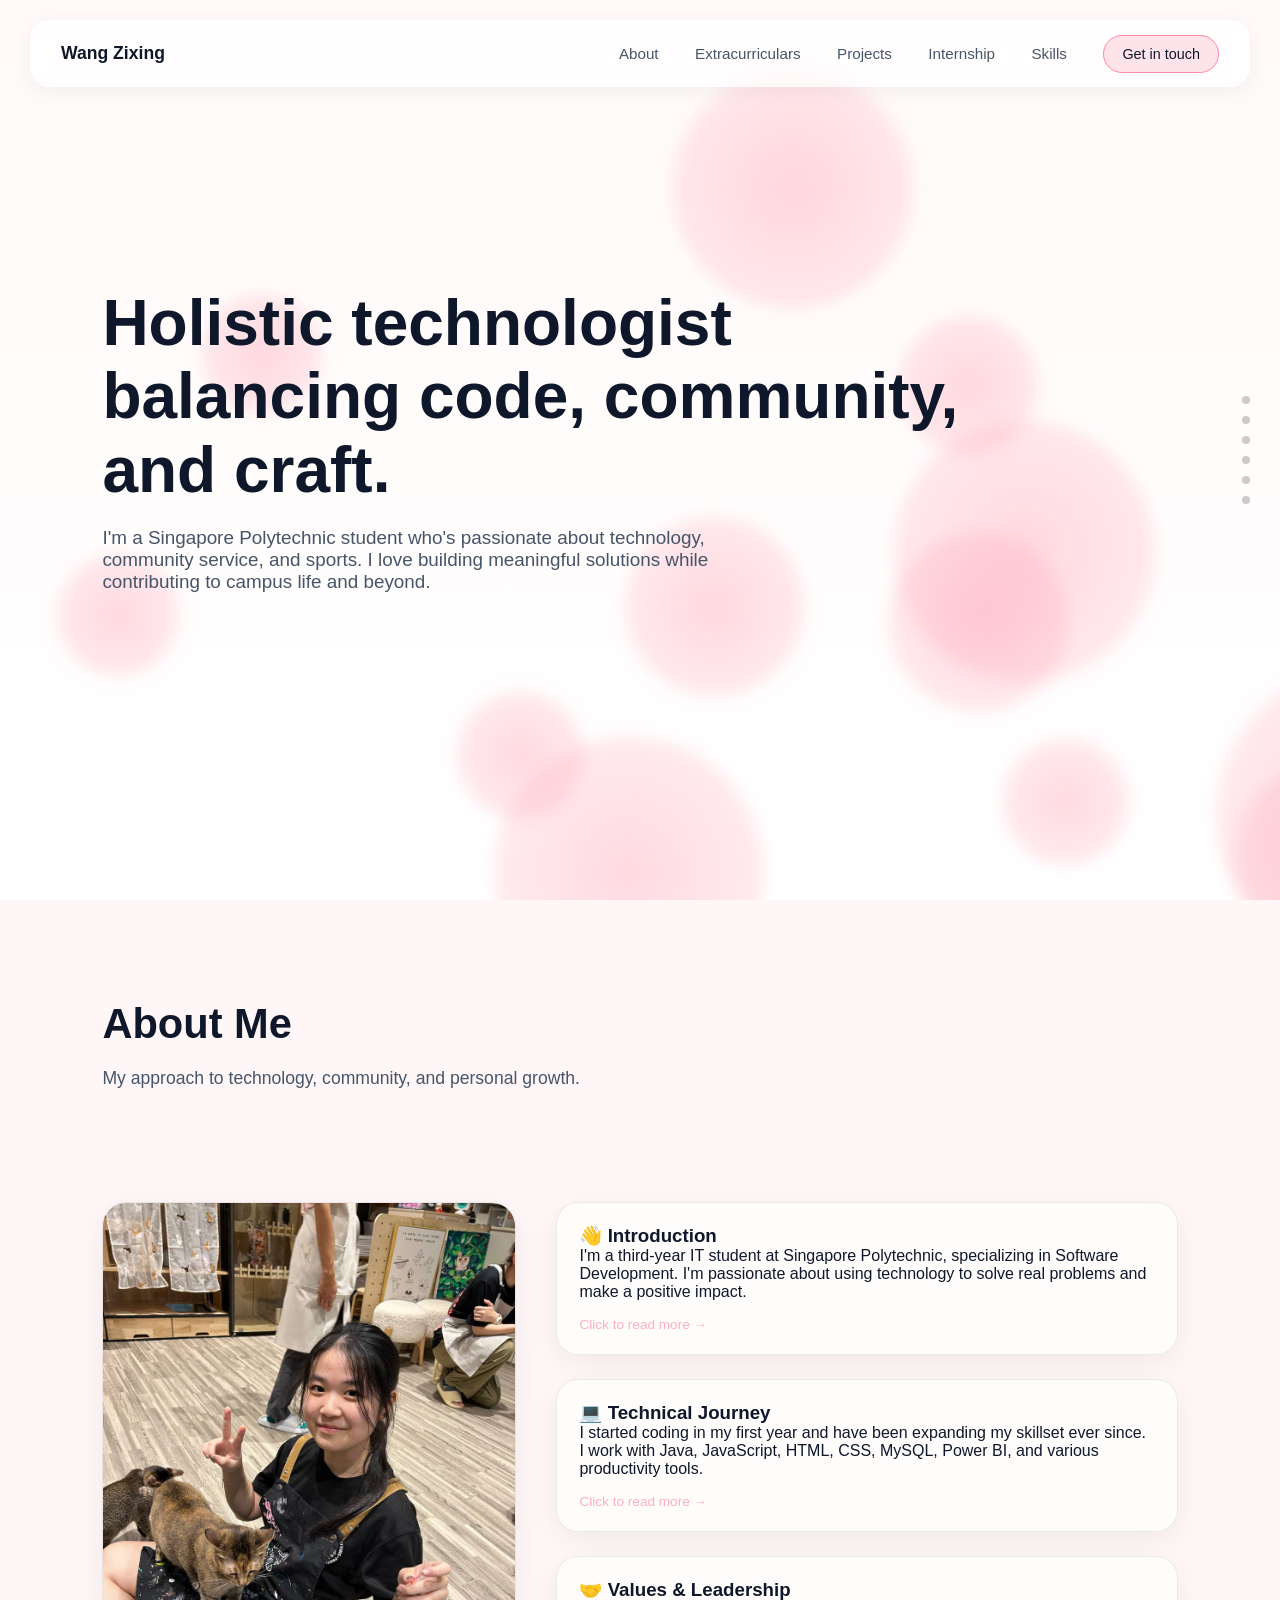
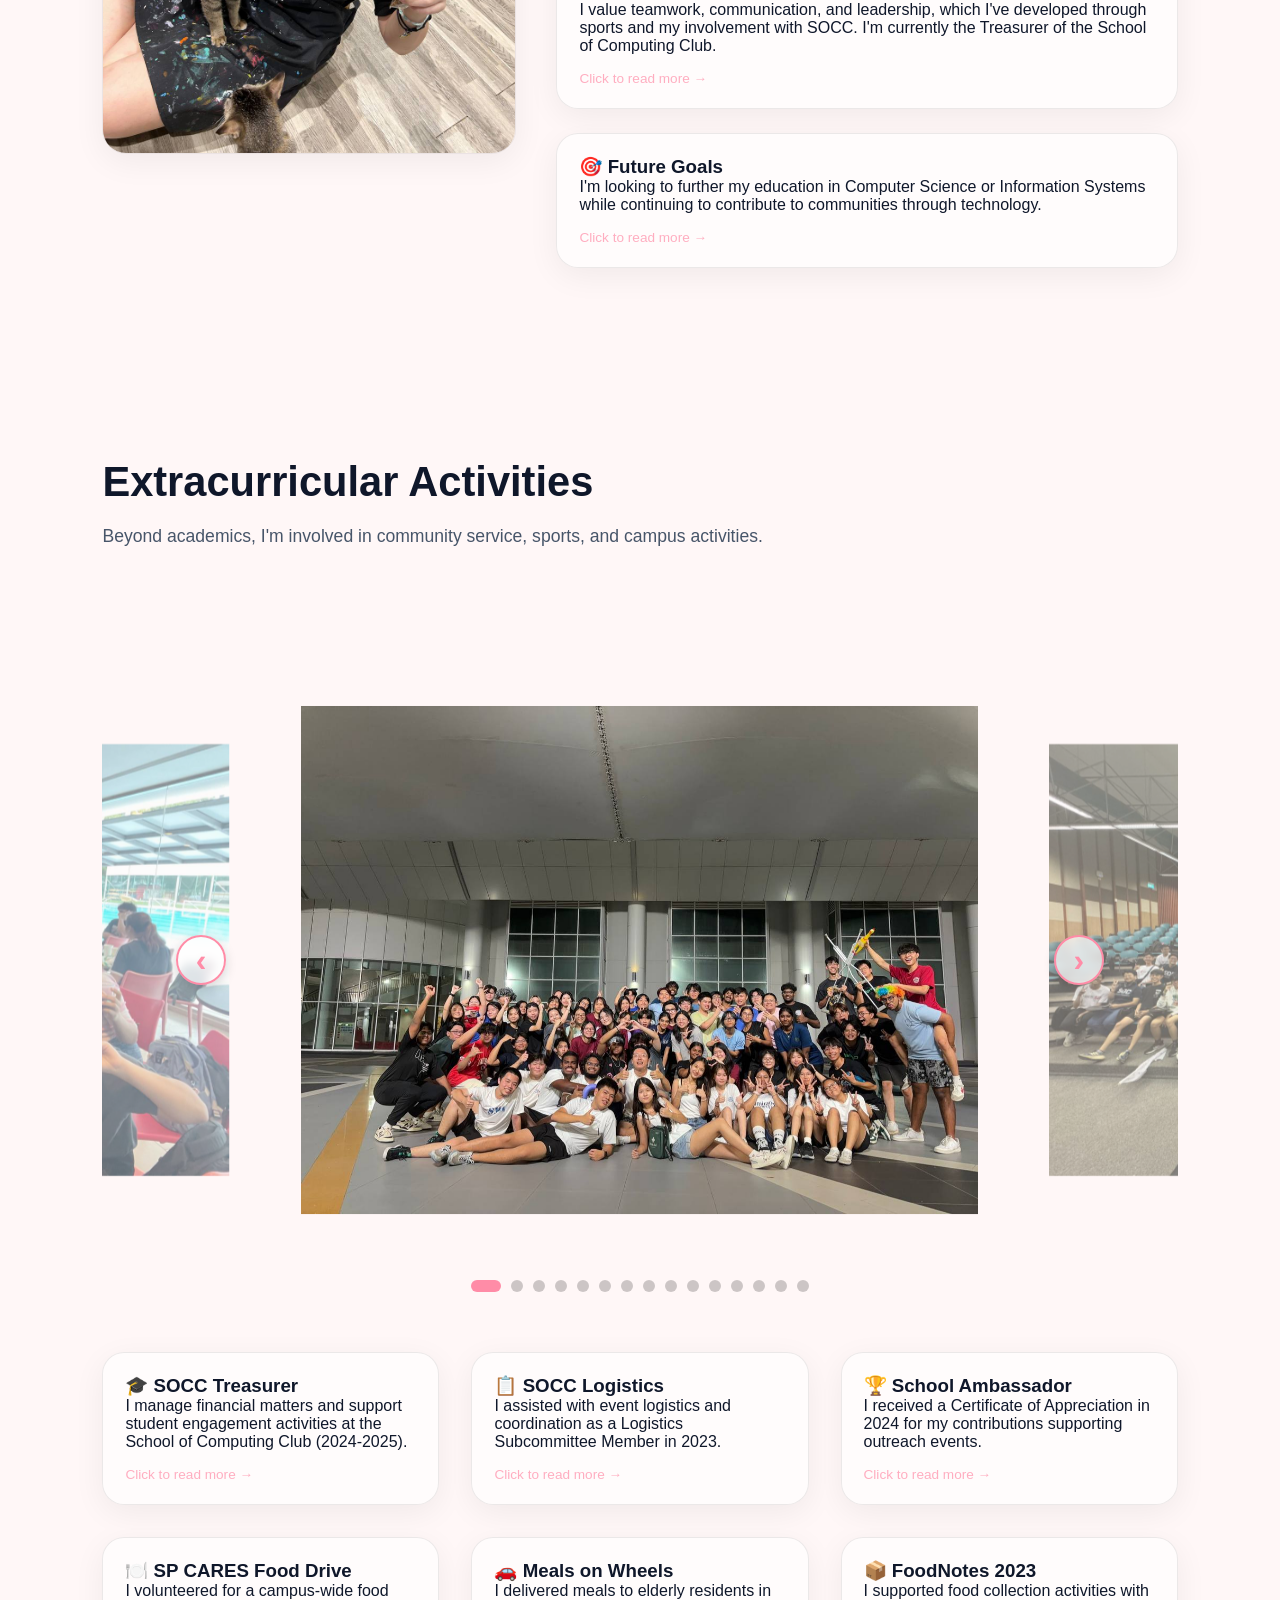
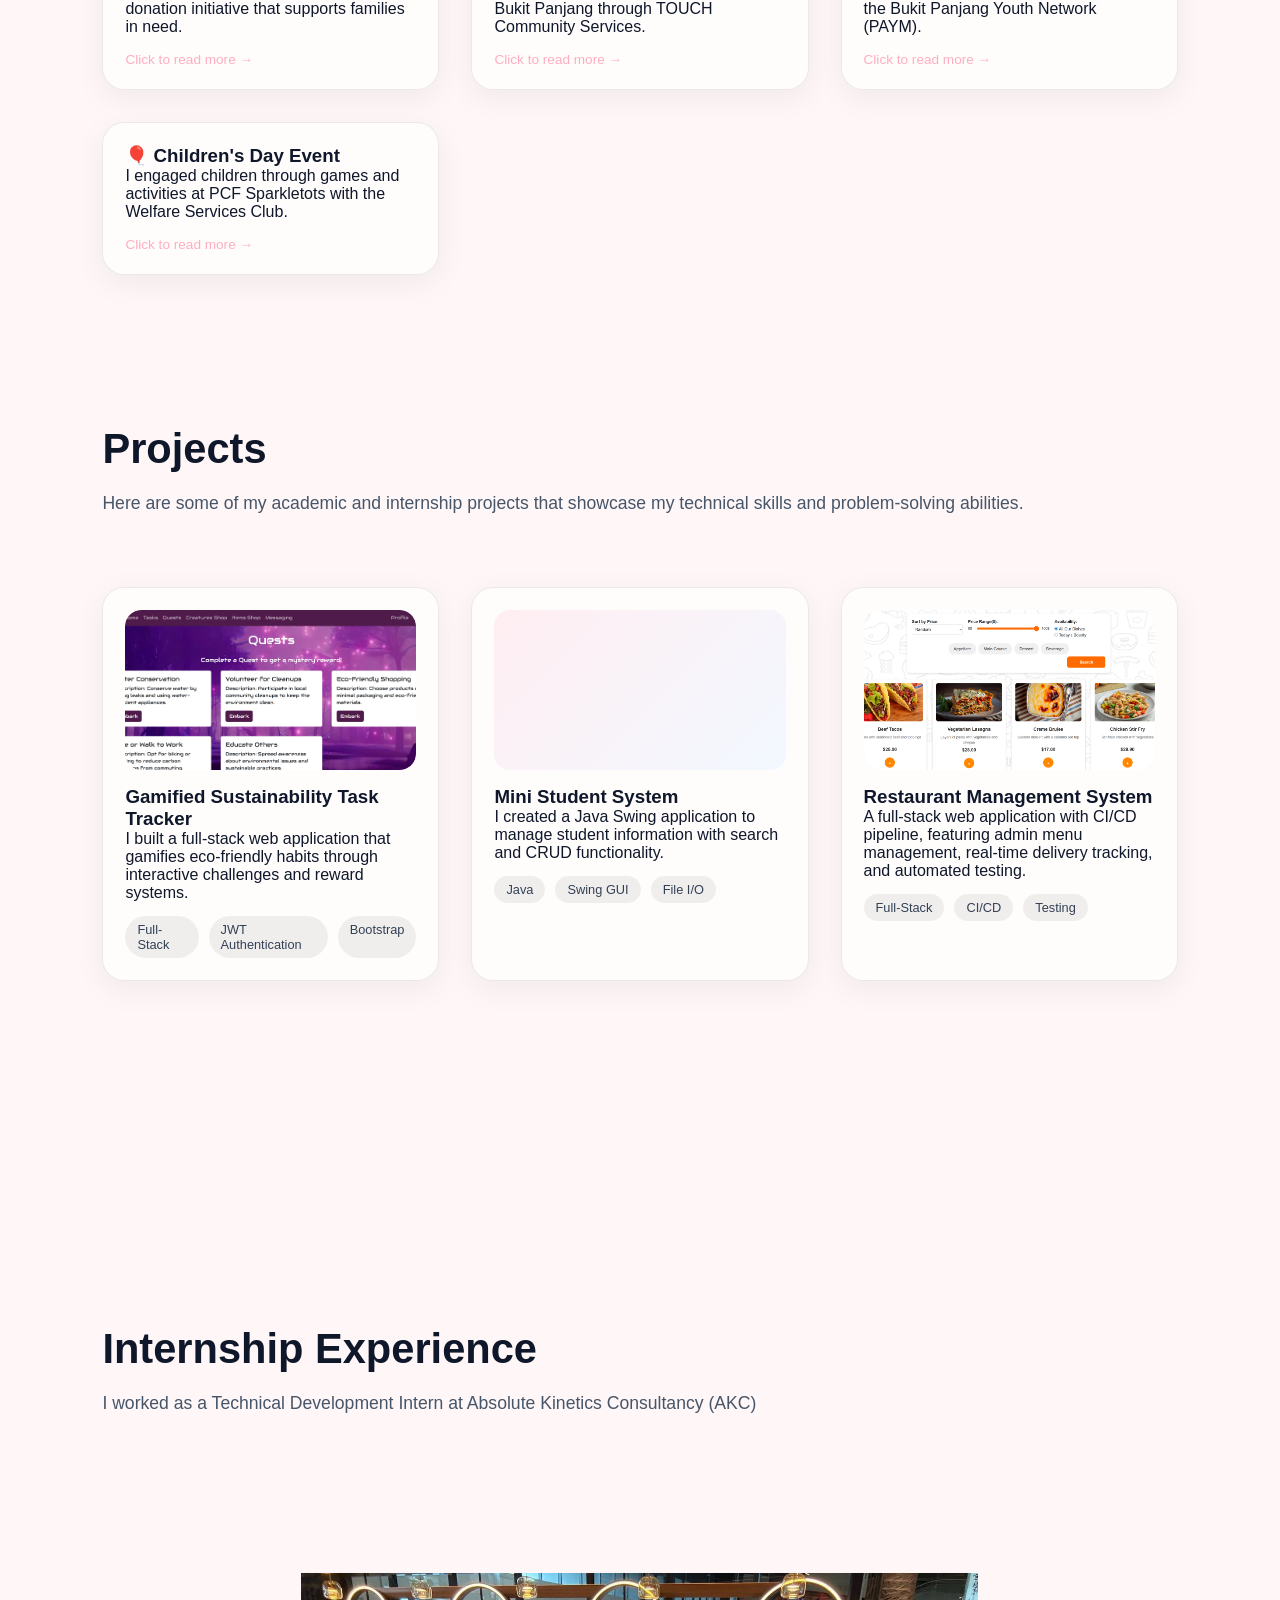
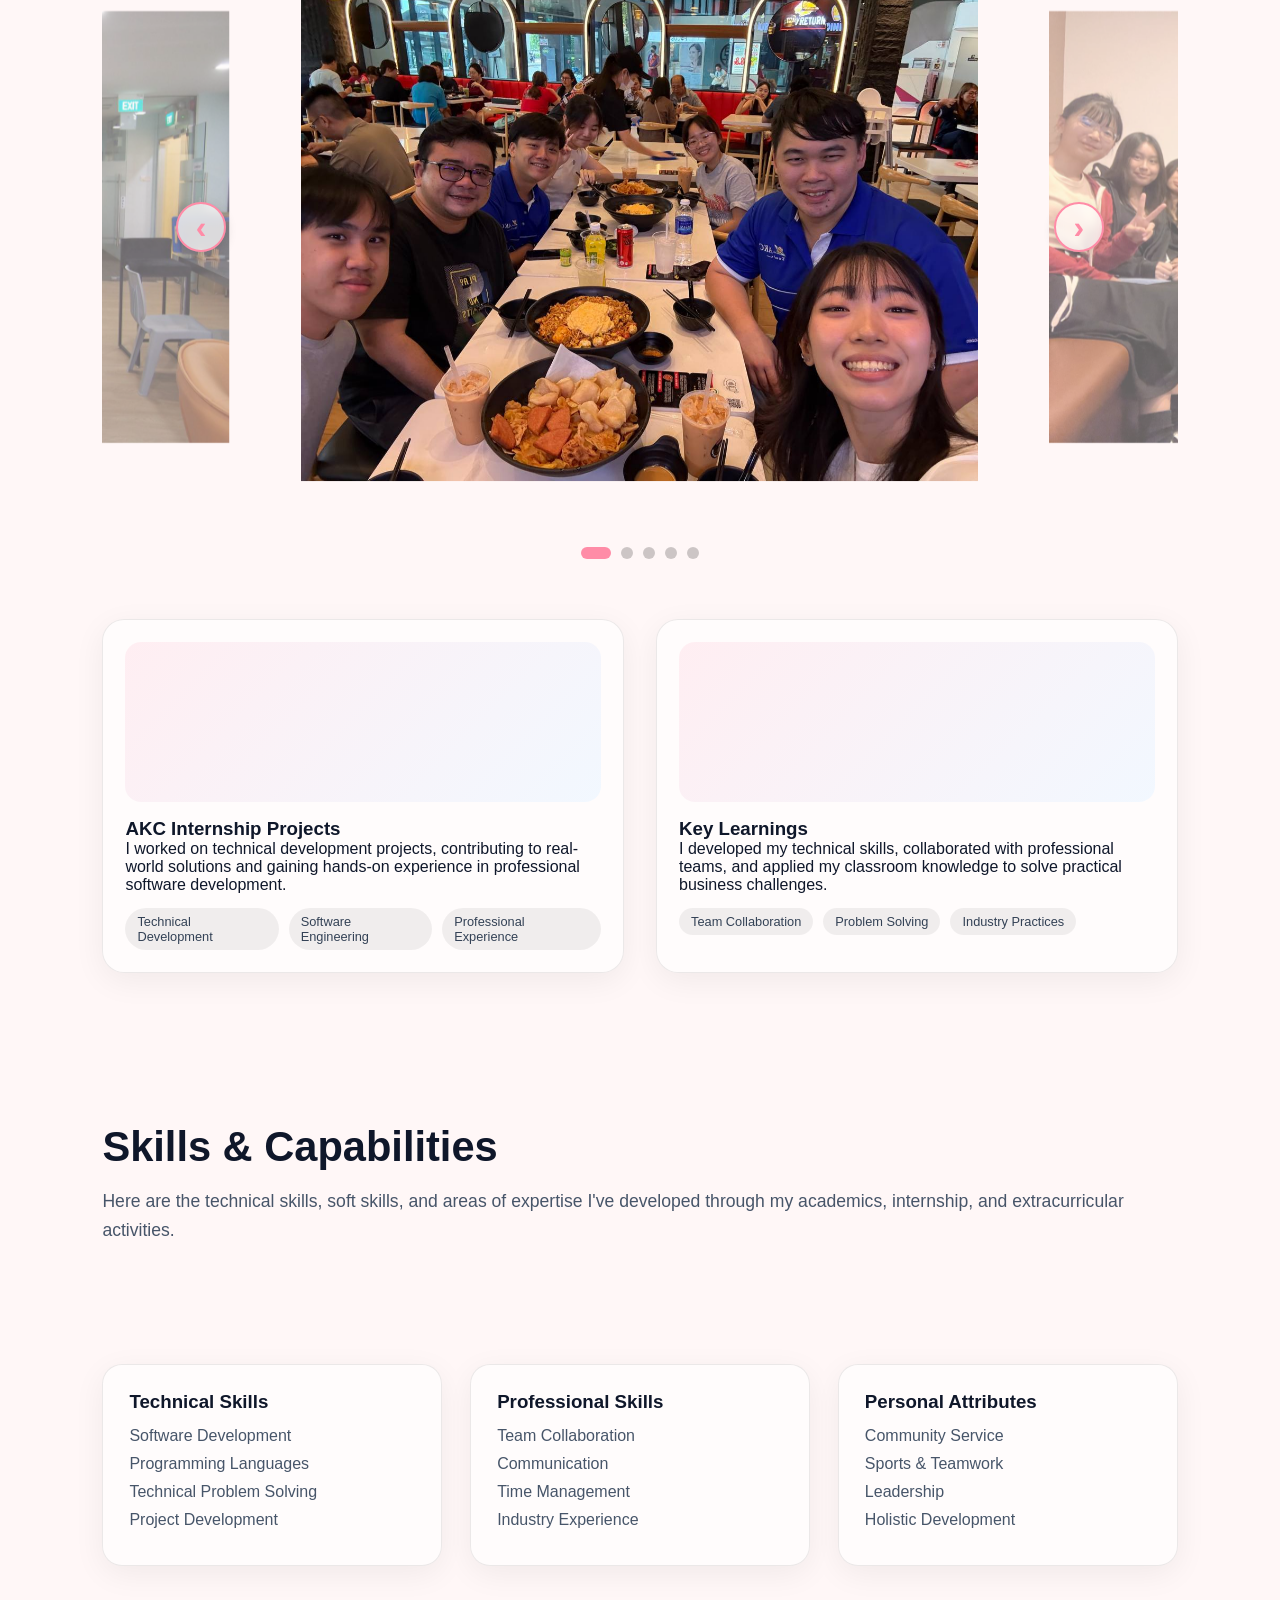
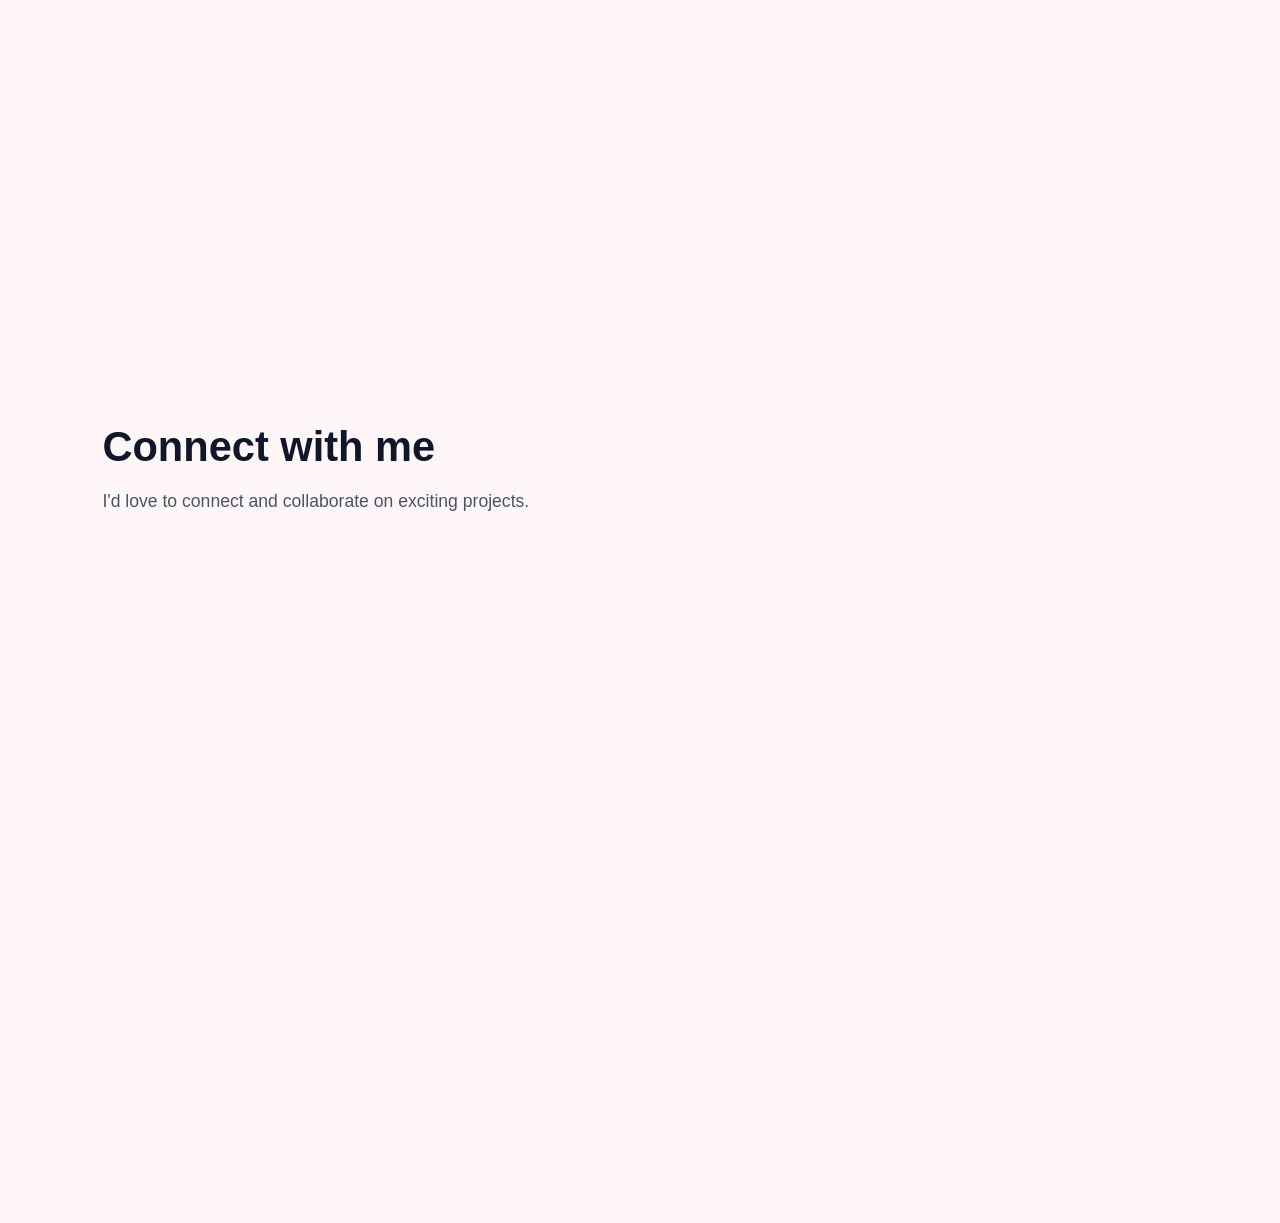
==== index.html @ ac4949e8 "project1&3" ====
<!DOCTYPE html>
<html lang="en">
<head>
  <meta charset="UTF-8" />
  <meta name="viewport" content="width=device-width, initial-scale=1.0" />
  <title>Zi Xing – Portfolio</title>

  <link rel="preconnect" href="https://cdn.jsdelivr.net" crossorigin />

  <!-- External CSS -->
  <link rel="stylesheet" href="css/style.css" />
</head>
<body>

  <nav>
    <div class="logo">Wang Zixing</div>
    <div>
      <a href="#about">About</a>
      <a href="#extracurriculars">Extracurriculars</a>
      <a href="#projects">Projects</a>
      <a href="#internship">Internship</a>
      <a href="#skills">Skills</a>
      <a href="#contact" class="nav-btn">Get in touch</a>
    </div>
  </nav>

  <!-- Section Progress Indicator -->
  <div class="section-indicator">
    <a href="#about" class="section-indicator-dot" data-section="about" data-section-name="About"></a>
    <a href="#extracurriculars" class="section-indicator-dot" data-section="extracurriculars" data-section-name="Extracurriculars"></a>
    <a href="#projects" class="section-indicator-dot" data-section="projects" data-section-name="Projects"></a>
    <a href="#internship" class="section-indicator-dot" data-section="internship" data-section-name="Internship"></a>
    <a href="#skills" class="section-indicator-dot" data-section="skills" data-section-name="Skills"></a>
    <a href="#contact" class="section-indicator-dot" data-section="contact" data-section-name="Contact"></a>
  </div>

  <!-- Page Loader -->
  <div id="pageLoader" class="page-loader">
    <div class="loader"></div>
  </div>

  <header>
    <div class="bubble-bg"></div>

    <h1 class="hero-title">Holistic technologist<br> balancing code, community, and craft.</h1>
    <p class="hero-sub">
      I'm a Singapore Polytechnic student who's passionate about technology, community service, and sports.
      I love building meaningful solutions while contributing to campus life and beyond.
    </p>

  </header>

  <section id="about">
    <div class="section-header">
      <div class="section-title">About Me</div>
      <div class="section-desc">My approach to technology, community, and personal growth.</div>
    </div>

    <div class="about-layout">
      <!-- Single Image on Left -->
      <div class="about-image-container">
        <img src="images/about/1.jpg" alt="About me" class="about-image" onerror="this.style.display='none'" />
      </div>

      <!-- Cards on Right -->
      <div class="about-cards">
        <div class="work-card clickable-card" data-modal="about-intro">
          <h3>👋 Introduction</h3>
          <p>I'm a third-year IT student at Singapore Polytechnic, specializing in Software Development. I'm passionate about using technology to solve real problems and make a positive impact.</p>
          <div class="card-click-hint">Click to read more →</div>
        </div>

        <div class="work-card clickable-card" data-modal="about-journey">
          <h3>💻 Technical Journey</h3>
          <p>I started coding in my first year and have been expanding my skillset ever since. I work with Java, JavaScript, HTML, CSS, MySQL, Power BI, and various productivity tools.</p>
          <div class="card-click-hint">Click to read more →</div>
        </div>

        <div class="work-card clickable-card" data-modal="about-values">
          <h3>🤝 Values & Leadership</h3>
          <p>I value teamwork, communication, and leadership, which I've developed through sports and my involvement with SOCC. I'm currently the Treasurer of the School of Computing Club.</p>
          <div class="card-click-hint">Click to read more →</div>
        </div>

        <div class="work-card clickable-card" data-modal="about-aspirations">
          <h3>🎯 Future Goals</h3>
          <p>I'm looking to further my education in Computer Science or Information Systems while continuing to contribute to communities through technology.</p>
          <div class="card-click-hint">Click to read more →</div>
        </div>
      </div>
    </div>
  </section>

  <section id="extracurriculars">
    <div class="section-header">
      <div class="section-title">Extracurricular Activities</div>
      <div class="section-desc">Beyond academics, I'm involved in community service, sports, and campus activities.</div>
    </div>

    <!-- Image Carousel -->
    <div class="carousel-container">
      <div class="carousel" data-carousel="extracurriculars" tabindex="0">
        <button class="carousel-btn carousel-btn-prev" aria-label="Previous image">‹</button>
        <div class="carousel-track">
          <div class="carousel-slide"><img src="images/extracurriculars/1.jpg" alt="Extracurricular image 1" onerror="this.style.display='none'" /></div>
          <div class="carousel-slide"><img src="images/extracurriculars/2.jpg" alt="Extracurricular image 2" onerror="this.style.display='none'" /></div>
          <div class="carousel-slide"><img src="images/extracurriculars/3.jpg" alt="Extracurricular image 3" onerror="this.style.display='none'" /></div>
          <div class="carousel-slide"><img src="images/extracurriculars/4.jpg" alt="Extracurricular image 4" onerror="this.style.display='none'" /></div>
          <div class="carousel-slide"><img src="images/extracurriculars/5.jpg" alt="Extracurricular image 5" onerror="this.style.display='none'" /></div>
          <div class="carousel-slide"><img src="images/extracurriculars/6.jpg" alt="Extracurricular image 6" onerror="this.style.display='none'" /></div>
          <div class="carousel-slide"><img src="images/extracurriculars/7.jpg" alt="Extracurricular image 7" onerror="this.style.display='none'" /></div>
          <div class="carousel-slide"><img src="images/extracurriculars/9.jpg" alt="Extracurricular image 9" onerror="this.style.display='none'" /></div>
          <div class="carousel-slide"><img src="images/extracurriculars/10.jpg" alt="Extracurricular image 10" onerror="this.style.display='none'" /></div>
          <div class="carousel-slide"><img src="images/extracurriculars/11.jpg" alt="Extracurricular image 11" onerror="this.style.display='none'" /></div>
          <div class="carousel-slide"><img src="images/extracurriculars/12.jpg" alt="Extracurricular image 12" onerror="this.style.display='none'" /></div>
          <div class="carousel-slide"><img src="images/extracurriculars/13.jpg" alt="Extracurricular image 13" onerror="this.style.display='none'" /></div>
          <div class="carousel-slide"><img src="images/extracurriculars/14.jpg" alt="Extracurricular image 14" onerror="this.style.display='none'" /></div>
          <div class="carousel-slide"><img src="images/extracurriculars/15.jpg" alt="Extracurricular image 15" onerror="this.style.display='none'" /></div>
          <div class="carousel-slide"><img src="images/extracurriculars/16.jpg" alt="Extracurricular image 16" onerror="this.style.display='none'" /></div>
        </div>
        <button class="carousel-btn carousel-btn-next" aria-label="Next image">›</button>
      </div>
      <div class="carousel-dots"></div>
    </div>

    <div class="work-grid">
      <div class="work-card clickable-card" data-modal="socc-treasurer">
        <h3>🎓 SOCC Treasurer</h3>
        <p>I manage financial matters and support student engagement activities at the School of Computing Club (2024-2025).</p>
        <div class="card-click-hint">Click to read more →</div>
      </div>

      <div class="work-card clickable-card" data-modal="socc-logistics">
        <h3>📋 SOCC Logistics</h3>
        <p>I assisted with event logistics and coordination as a Logistics Subcommittee Member in 2023.</p>
        <div class="card-click-hint">Click to read more →</div>
      </div>

      <div class="work-card clickable-card" data-modal="school-ambassador">
        <h3>🏆 School Ambassador</h3>
        <p>I received a Certificate of Appreciation in 2024 for my contributions supporting outreach events.</p>
        <div class="card-click-hint">Click to read more →</div>
      </div>

      <div class="work-card clickable-card" data-modal="sp-cares">
        <h3>🍽️ SP CARES Food Drive</h3>
        <p>I volunteered for a campus-wide food donation initiative that supports families in need.</p>
        <div class="card-click-hint">Click to read more →</div>
      </div>

      <div class="work-card clickable-card" data-modal="touch-community">
        <h3>🚗 Meals on Wheels</h3>
        <p>I delivered meals to elderly residents in Bukit Panjang through TOUCH Community Services.</p>
        <div class="card-click-hint">Click to read more →</div>
      </div>

      <div class="work-card clickable-card" data-modal="foodnotes">
        <h3>📦 FoodNotes 2023</h3>
        <p>I supported food collection activities with the Bukit Panjang Youth Network (PAYM).</p>
        <div class="card-click-hint">Click to read more →</div>
      </div>

      <div class="work-card clickable-card" data-modal="sparkletots">
        <h3>🎈 Children's Day Event</h3>
        <p>I engaged children through games and activities at PCF Sparkletots with the Welfare Services Club.</p>
        <div class="card-click-hint">Click to read more →</div>
      </div>
    </div>
  </section>

  <section id="projects">
    <div class="section-header">
      <div class="section-title">Projects</div>
      <div class="section-desc">Here are some of my academic and internship projects that showcase my technical skills and problem-solving abilities.</div>
    </div>

    <!-- Project Details Modal -->
    <div id="projectModal" class="project-modal">
      <div class="project-modal-content">
        <span class="project-modal-close">&times;</span>
        <div class="project-modal-body">
          <img id="modalImage" src="" alt="Project image" />
          <div class="project-modal-info">
            <h2 id="modalTitle">Project Title</h2>
            <p id="modalDescription">Project description will appear here.</p>
            <div id="modalTags" class="tags"></div>
          </div>
        </div>
      </div>
    </div>

    <!-- Content Details Modal -->
    <div id="contentModal" class="content-modal">
      <div class="content-modal-content">
        <span class="content-modal-close">&times;</span>
        <div class="content-modal-body">
          <h2 id="contentModalTitle"></h2>
          <div id="contentModalBody"></div>
        </div>
      </div>
    </div>

    <div class="work-grid">
      <a href="project1.html" class="work-card" style="text-decoration: none; color: inherit; display: block;">
        <div class="work-thumb">
          <img src="images/projects/project1.png" alt="Gamified Sustainability Task Tracker - Quests Page" />
        </div>
        <h3>Gamified Sustainability Task Tracker</h3>
        <p>I built a full-stack web application that gamifies eco-friendly habits through interactive challenges and reward systems.</p>
        <div class="tags">
          <div class="tag">Full-Stack</div>
          <div class="tag">JWT Authentication</div>
          <div class="tag">Bootstrap</div>
        </div>
      </a>

      <a href="project2.html" class="work-card" style="text-decoration: none; color: inherit; display: block;">
        <div class="work-thumb"></div>
        <h3>Mini Student System</h3>
        <p>I created a Java Swing application to manage student information with search and CRUD functionality.</p>
        <div class="tags">
          <div class="tag">Java</div>
          <div class="tag">Swing GUI</div>
          <div class="tag">File I/O</div>
        </div>
      </a>

      <a href="project3.html" class="work-card" style="text-decoration: none; color: inherit; display: block;">
        <div class="work-thumb">
          <img src="images/projects/project3.png" alt="Restaurant Management System - Menu Display" />
        </div>
        <h3>Restaurant Management System</h3>
        <p>A full-stack web application with CI/CD pipeline, featuring admin menu management, real-time delivery tracking, and automated testing.</p>
        <div class="tags">
          <div class="tag">Full-Stack</div>
          <div class="tag">CI/CD</div>
          <div class="tag">Testing</div>
        </div>
      </a>
    </div>
  </section>

  <section id="internship">
    <div class="section-header">
      <div class="section-title">Internship Experience</div>
      <div class="section-desc">I worked as a Technical Development Intern at Absolute Kinetics Consultancy (AKC)</div>
    </div>

    <!-- Image Carousel -->
    <div class="carousel-container">
      <div class="carousel" data-carousel="internship" tabindex="0">
        <button class="carousel-btn carousel-btn-prev" aria-label="Previous image">‹</button>
        <div class="carousel-track">
          <div class="carousel-slide"><img src="images/internship/1.jpg" alt="Internship image 1" onerror="this.style.display='none'" /></div>
          <div class="carousel-slide"><img src="images/internship/2.jpg" alt="Internship image 2" onerror="this.style.display='none'" /></div>
          <div class="carousel-slide"><img src="images/internship/3.jpg" alt="Internship image 3" onerror="this.style.display='none'" /></div>
          <div class="carousel-slide"><img src="images/internship/4.jpg" alt="Internship image 4" onerror="this.style.display='none'" /></div>
          <div class="carousel-slide"><img src="images/internship/5.jpg" alt="Internship image 5" onerror="this.style.display='none'" /></div>
        </div>
        <button class="carousel-btn carousel-btn-next" aria-label="Next image">›</button>
      </div>
      <div class="carousel-dots"></div>
    </div>

    <div class="work-grid">
      <div class="work-card">
        <div class="work-thumb"></div>
        <h3>AKC Internship Projects</h3>
        <p>I worked on technical development projects, contributing to real-world solutions and gaining hands-on experience in professional software development.</p>
        <div class="tags">
          <div class="tag">Technical Development</div>
          <div class="tag">Software Engineering</div>
          <div class="tag">Professional Experience</div>
        </div>
      </div>

      <div class="work-card">
        <div class="work-thumb"></div>
        <h3>Key Learnings</h3>
        <p>I developed my technical skills, collaborated with professional teams, and applied my classroom knowledge to solve practical business challenges.</p>
        <div class="tags">
          <div class="tag">Team Collaboration</div>
          <div class="tag">Problem Solving</div>
          <div class="tag">Industry Practices</div>
        </div>
      </div>
    </div>
  </section>

  <section id="skills">
    <div class="section-header">
      <div class="section-title">Skills & Capabilities</div>
      <div class="section-desc">Here are the technical skills, soft skills, and areas of expertise I've developed through my academics, internship, and extracurricular activities.</div>
    </div>

    <div class="capabilities">
      <div class="cap-card">
        <h3>Technical Skills</h3>
        <ul>
          <li>Software Development</li>
          <li>Programming Languages</li>
          <li>Technical Problem Solving</li>
          <li>Project Development</li>
        </ul>
      </div>

      <div class="cap-card">
        <h3>Professional Skills</h3>
        <ul>
          <li>Team Collaboration</li>
          <li>Communication</li>
          <li>Time Management</li>
          <li>Industry Experience</li>
        </ul>
      </div>

      <div class="cap-card">
        <h3>Personal Attributes</h3>
        <ul>
          <li>Community Service</li>
          <li>Sports & Teamwork</li>
          <li>Leadership</li>
          <li>Holistic Development</li>
        </ul>
      </div>
    </div>
  </section>

  <section id="contact">
    <div class="section-header">
      <div class="section-title">Connect with me</div>
      <div class="section-desc">I'd love to connect and collaborate on exciting projects.</div>
    </div>
  </section>

  <!-- External JS -->
  <script src="js/script.js"></script>

</body>
</html>
---- css/style.css ----
/* Geist Sans Font - Multiple sources for reliability */
@font-face {
  font-family: 'Geist Sans';
  src: url('https://fonts.vercel.sh/geist-sans.woff2') format('woff2');
  font-weight: 100 900;
  font-style: normal;
  font-display: swap;
}

/* Geist Mono Font - Multiple sources for reliability */
@font-face {
  font-family: 'Geist Mono';
  src: url('https://fonts.vercel.sh/geist-mono.woff2') format('woff2');
  font-weight: 100 900;
  font-style: normal;
  font-display: swap;
}

:root {
  --bg-light: #fff7f7;
  --text-dark: #0f172a;
  --text-muted: #475569;
  --accent: #ff8ca7;
  --accent-light: #ffe3ea;
  --card-bg: rgba(255, 255, 255, 0.6);
  --border-light: rgba(0,0,0,0.08);
  --shadow-soft: 0 8px 32px rgba(0,0,0,0.06);
}

* { margin: 0; padding: 0; box-sizing: border-box; }

body {
  font-family: 'Geist Sans', -apple-system, BlinkMacSystemFont, 'Segoe UI', sans-serif;
  background: var(--bg-light);
  color: var(--text-dark);
  overflow-x: hidden;
}

/* Use Geist Mono for code elements */
code, pre {
  font-family: 'Geist Mono', 'Courier New', Courier, monospace;
}

/* NAV */
nav {
  position: fixed;
  top: 20px;
  left: 30px;
  right: 30px;
  width: calc(100% - 60px);
  padding: 22px 30px;
  display: flex;
  justify-content: space-between;
  align-items: center;
  background: rgba(255,255,255,0.7);
  backdrop-filter: blur(4px);
  z-index: 50;
  border: 1px solid rgba(255,255,255,0.4);
  border-radius: 20px;
  box-shadow: 0 4px 20px rgba(0,0,0,0.05);
}

nav .logo {
  font-weight: 600;
  color: var(--text-dark);
  font-size: 1.1rem;
}

nav a {
  margin-left: 32px;
  text-decoration: none;
  color: var(--text-muted);
  font-size: 0.95rem;
  transition: 0.2s;
  position: relative;
}

nav a:hover { color: var(--text-dark); }

nav a.active {
  color: var(--accent);
  font-weight: 500;
}

nav a.active::after {
  content: '';
  position: absolute;
  bottom: -8px;
  left: 0;
  right: 0;
  height: 2px;
  background: var(--accent);
  border-radius: 2px;
}

.nav-btn {
  padding: 10px 18px;
  background: var(--accent-light);
  color: var(--text-dark);
  border-radius: 999px;
  border: 1px solid var(--accent);
  text-decoration: none;
  margin-left: 32px;
  font-size: 0.9rem;
  transition: 0.25s;
}

.nav-btn:hover { background: var(--accent); color: white; }

/* HERO */
header {
  min-height: 100vh;
  padding: 180px 8% 160px;
  background: url('https://i.imgur.com/1SgC0tS.png');
  background-size: cover;
  position: relative;
  overflow: hidden;
  display: flex;
  flex-direction: column;
  justify-content: center;
}

header h1 {
  font-size: 4rem;
  font-weight: 700;
  margin-bottom: 20px;
  color: var(--text-dark);
  max-width: 900px;
  line-height: 1.15;
}

header p {
  max-width: 620px;
  font-size: 1.18rem;
  color: var(--text-muted);
  margin-bottom: 40px;
}

.hero-btns a {
  display: inline-block;
  margin-right: 20px;
  padding: 14px 26px;
  border-radius: 12px;
  text-decoration: none;
  font-weight: 500;
}

.btn-dark {
  background: var(--text-dark);
  color: white;
}

.btn-light {
  background: var(--accent-light);
  color: var(--text-dark);
  border: 1px solid var(--accent);
}

/* SECTION GLOBAL */
section { 
  min-height: 100vh;
  padding: 100px 8% 50px;
  display: flex;
  flex-direction: column;
  justify-content: flex-start;
  position: relative;
  scroll-margin-top: 100px;
}

.section-header {
  margin-bottom: 30px;
}

.section-indicator {
  position: fixed;
  right: 30px;
  top: 50%;
  transform: translateY(-50%);
  z-index: 100;
  display: flex;
  flex-direction: column;
  gap: 12px;
}

.section-indicator-dot {
  width: 8px;
  height: 8px;
  border-radius: 50%;
  background: rgba(0,0,0,0.2);
  transition: all 0.3s ease;
  cursor: pointer;
  display: block;
  text-decoration: none;
  position: relative;
}

.section-indicator-dot::before {
  content: attr(data-section-name);
  position: absolute;
  right: 20px;
  top: 50%;
  transform: translateY(-50%);
  background: var(--text-dark);
  color: white;
  padding: 6px 12px;
  border-radius: 6px;
  font-size: 0.75rem;
  white-space: nowrap;
  opacity: 0;
  pointer-events: none;
  transition: opacity 0.3s ease;
  z-index: 1000;
  font-weight: 500;
  box-shadow: 0 4px 12px rgba(0,0,0,0.15);
}

.section-indicator-dot::after {
  content: '';
  position: absolute;
  right: 12px;
  top: 50%;
  transform: translateY(-50%);
  width: 0;
  height: 0;
  border-top: 5px solid transparent;
  border-bottom: 5px solid transparent;
  border-left: 5px solid var(--text-dark);
  opacity: 0;
  pointer-events: none;
  transition: opacity 0.3s ease;
  z-index: 1001;
}

.section-indicator-dot:hover::before,
.section-indicator-dot:hover::after {
  opacity: 1;
}

.section-indicator-dot.active {
  background: var(--accent);
  width: 12px;
  height: 12px;
  box-shadow: 0 0 0 4px rgba(255, 140, 167, 0.2);
}

.section-indicator-dot:hover {
  background: var(--accent-light);
  transform: scale(1.2);
}

.section-title {
  font-size: 2.6rem;
  margin-bottom: 16px;
  color: var(--text-dark);
  font-weight: 600;
}

.section-desc {
  color: var(--text-muted);
  margin-bottom: 40px;
  font-size: 1.1rem;
  line-height: 1.6;
}

/* ABOUT LAYOUT */
.about-layout {
  display: grid;
  grid-template-columns: 1fr 1.5fr;
  gap: 40px;
  align-items: start;
  margin: 40px 0;
}

.about-image-container {
  position: sticky;
  top: 120px;
  width: 100%;
}

.about-image {
  width: 100%;
  height: auto;
  border-radius: 24px;
  object-fit: cover;
  box-shadow: var(--shadow-soft);
  border: 1px solid var(--border-light);
}

.about-cards {
  display: grid;
  grid-template-columns: 1fr;
  gap: 24px;
}

/* ABOUT CONTENT */
.about-content {
  margin: 40px 0 60px;
  max-width: 900px;
}

.about-intro {
  color: var(--text-muted);
  font-size: 1.05rem;
  line-height: 1.8;
  margin-bottom: 24px;
}

/* EXTRACURRICULARS CONTENT */
.extracurriculars-content {
  margin: 40px 0 60px;
  max-width: 1000px;
}

.extracurriculars-section {
  margin-bottom: 50px;
}

.extracurriculars-section-title {
  font-size: 1.8rem;
  color: var(--text-dark);
  margin-bottom: 30px;
  font-weight: 600;
}

.extracurriculars-subsection {
  margin-bottom: 40px;
}

.extracurriculars-subsection-title {
  font-size: 1.4rem;
  color: var(--text-dark);
  margin-bottom: 24px;
  font-weight: 600;
}

.extracurriculars-item {
  background: var(--card-bg);
  padding: 24px;
  border-radius: 16px;
  margin-bottom: 24px;
  border: 1px solid var(--border-light);
  box-shadow: var(--shadow-soft);
  transition: 0.25s;
}

.extracurriculars-item:hover {
  transform: translateY(-4px);
  box-shadow: 0 12px 32px rgba(0,0,0,0.08);
}

.extracurriculars-item-title {
  font-size: 1.15rem;
  color: var(--text-dark);
  margin-bottom: 12px;
  font-weight: 600;
}

.extracurriculars-role {
  margin-top: 16px;
  margin-bottom: 16px;
}

.extracurriculars-role strong {
  color: var(--text-dark);
  font-size: 1rem;
  display: block;
  margin-bottom: 8px;
}

.extracurriculars-item p {
  color: var(--text-muted);
  line-height: 1.7;
  margin-bottom: 12px;
}

.extracurriculars-item ul {
  list-style: none;
  padding-left: 0;
  margin-top: 8px;
}

.extracurriculars-item ul li {
  color: var(--text-muted);
  line-height: 1.7;
  margin-bottom: 8px;
  padding-left: 20px;
  position: relative;
}

.extracurriculars-item ul li::before {
  content: "•";
  color: var(--accent);
  font-weight: bold;
  position: absolute;
  left: 0;
}

/* WORK GRID */
.work-grid {
  display: grid;
  grid-template-columns: repeat(auto-fit, minmax(320px, 1fr));
  gap: 32px;
}

.work-card {
  background: var(--card-bg);
  padding: 22px;
  border-radius: 22px;
  box-shadow: var(--shadow-soft);
  border: 1px solid var(--border-light);
  transition: 0.25s;
}

.work-card:hover {
  transform: translateY(-6px);
  box-shadow: 0 16px 40px rgba(0,0,0,0.08);
}

.clickable-card {
  cursor: pointer;
  position: relative;
}

.clickable-card:hover {
  border-color: var(--accent);
  transform: translateY(-8px);
  box-shadow: 0 20px 48px rgba(255, 140, 167, 0.15);
}

.card-click-hint {
  margin-top: 16px;
  font-size: 0.85rem;
  color: var(--accent);
  opacity: 0.7;
  transition: 0.25s;
  font-weight: 500;
}

.clickable-card:hover .card-click-hint {
  opacity: 1;
  transform: translateX(4px);
}

.work-thumb {
  height: 160px;
  border-radius: 16px;
  background: linear-gradient(135deg, #ffeef2, #f2f8ff);
  margin-bottom: 16px;
  overflow: hidden;
  position: relative;
}

.work-thumb img {
  width: 100%;
  height: 100%;
  object-fit: cover;
  border-radius: 16px;
}

/* TAGS */
.tags {
  display: flex;
  gap: 10px;
  margin-top: 14px;
}

.tag {
  font-size: 0.8rem;
  background: rgba(0,0,0,0.06);
  padding: 6px 12px;
  border-radius: 999px;
  color: #334155;
}

/* CAPABILITIES */
.capabilities {
  display: grid;
  grid-template-columns: repeat(auto-fit, minmax(260px,1fr));
  gap: 28px;
  margin-top: 50px;
}

.cap-card {
  background: var(--card-bg);
  padding: 26px;
  border-radius: 20px;
  border: 1px solid var(--border-light);
  box-shadow: var(--shadow-soft);
}

.cap-card h3 { margin-bottom: 14px; }

.cap-card ul { list-style: none; }

.cap-card ul li {
  margin-bottom: 10px;
  color: var(--text-muted);
}


/* BUBBLE BG */
.bubble-bg {
  position: absolute;
  inset: 0;
  overflow: hidden;
  z-index: -1;
  background: linear-gradient(180deg, #fff9f9, #ffffff);
}

.bubble {
  position: absolute;
  border-radius: 50%;
  background: radial-gradient(circle, rgba(255,150,170,0.35), rgba(255,150,170,0.12));
  animation: float 12s infinite ease-in-out;
  filter: blur(8px);
}

@keyframes float {
  0% { transform: translateY(0) scale(1); }
  50% { transform: translateY(-60px) scale(1.08); }
  100% { transform: translateY(0) scale(1); }
}

/* HERO FLOAT ANIMATION */
.hero-title, .hero-sub, .hero-btns {
  position: relative;
  animation: fadeUp 1.2s ease both;
}

@keyframes fadeUp {
  0% { opacity: 0; transform: translateY(20px); }
  100% { opacity: 1; transform: translateY(0); }
}

/* CAROUSEL */
.carousel-container {
  margin: 40px 0 60px;
  position: relative;
  background: transparent;
  overflow: hidden;
  padding: 0 5%;
  max-width: 100%;
}

.carousel {
  position: relative;
  max-width: 100%;
  margin: 0 auto;
  overflow: visible;
  background: transparent;
}

.carousel-track {
  display: flex;
  transition: transform 0.6s cubic-bezier(0.4, 0, 0.2, 1);
  align-items: center;
  gap: 20px;
  will-change: transform;
  transform: translateZ(0);
  backface-visibility: hidden;
  perspective: 1000px;
}

.carousel-slide {
  min-width: 70%;
  max-width: 70%;
  position: relative;
  transition: transform 0.5s ease-in-out, opacity 0.5s ease-in-out, scale 0.5s ease-in-out;
  opacity: 0.4;
  transform: scale(0.8) translateZ(0);
  z-index: 1;
  flex-shrink: 0;
  will-change: transform, opacity;
  backface-visibility: hidden;
}

.carousel-slide.active {
  opacity: 1;
  transform: scale(1);
  z-index: 3;
}

.carousel-slide.prev,
.carousel-slide.next {
  opacity: 0.6;
  transform: scale(0.85);
  z-index: 2;
}

.carousel-slide img {
  width: 100%;
  height: 600px;
  object-fit: contain;
  display: block;
  background: transparent;
}

.carousel-slide img[src=""],
.carousel-slide img:not([src]) {
  background: linear-gradient(135deg, #ffeef2, #f2f8ff);
  display: flex;
  align-items: center;
  justify-content: center;
}

.carousel-slide img[src=""]::after,
.carousel-slide img:not([src])::after {
  content: "Image placeholder";
  color: var(--text-muted);
  font-size: 0.9rem;
}

.carousel-btn {
  position: absolute;
  top: 50%;
  transform: translateY(-50%);
  background: rgba(255, 255, 255, 0.7);
  backdrop-filter: blur(4px);
  border: 2px solid var(--accent);
  width: 50px;
  height: 50px;
  border-radius: 50%;
  font-size: 2rem;
  font-weight: 600;
  cursor: pointer;
  z-index: 10;
  display: flex;
  align-items: center;
  justify-content: center;
  color: var(--accent);
  transition: all 0.3s;
  box-shadow: 0 4px 12px rgba(0,0,0,0.15);
  line-height: 1;
  padding: 0;
  margin: 0;
}

.carousel-btn:hover {
  background: var(--accent);
  color: white;
  backdrop-filter: blur(0px);
  transform: translateY(-50%) scale(1.1);
}

.carousel-btn-prev {
  left: 20px;
}

.carousel-btn-next {
  right: 20px;
}

.carousel-dots {
  display: flex;
  justify-content: center;
  gap: 10px;
  margin-top: 20px;
}

.carousel-dot {
  width: 12px;
  height: 12px;
  border-radius: 50%;
  background: rgba(0,0,0,0.2);
  border: none;
  cursor: pointer;
  transition: all 0.3s;
  padding: 0;
}

.carousel-dot.active {
  background: var(--accent);
  width: 30px;
  border-radius: 6px;
}

.carousel-dot:hover {
  background: var(--accent-light);
}

/* CLICKABLE PROJECTS CAROUSEL */
.carousel-clickable .carousel-slide {
  cursor: pointer;
  position: relative;
}

.project-slide {
  position: relative;
  overflow: hidden;
}

.project-overlay {
  position: absolute;
  bottom: 0;
  left: 0;
  right: 0;
  background: linear-gradient(to top, rgba(0,0,0,0.8), transparent);
  color: white;
  padding: 30px;
  transform: translateY(100%);
  transition: transform 0.3s ease;
}

.project-slide:hover .project-overlay {
  transform: translateY(0);
}

.project-overlay h3 {
  margin-bottom: 8px;
  font-size: 1.5rem;
}

.project-overlay p {
  font-size: 0.95rem;
  opacity: 0.9;
}

/* PROJECT MODAL */
.project-modal {
  display: none;
  position: fixed;
  z-index: 1000;
  left: 0;
  top: 0;
  width: 100%;
  height: 100%;
  background-color: rgba(0,0,0,0.85);
  backdrop-filter: blur(8px);
  animation: fadeIn 0.3s ease;
}

.project-modal.active {
  display: flex;
  align-items: center;
  justify-content: center;
}

.project-modal-content {
  background: var(--card-bg);
  margin: 20px;
  max-width: 900px;
  width: 90%;
  max-height: 90vh;
  border-radius: 24px;
  overflow: hidden;
  box-shadow: 0 20px 60px rgba(0,0,0,0.3);
  position: relative;
  animation: slideUp 0.3s ease;
}

.project-modal-close {
  position: absolute;
  top: 20px;
  right: 20px;
  color: var(--text-dark);
  font-size: 2.5rem;
  font-weight: 300;
  cursor: pointer;
  z-index: 10;
  width: 40px;
  height: 40px;
  display: flex;
  align-items: center;
  justify-content: center;
  background: rgba(255,255,255,0.9);
  border-radius: 50%;
  transition: all 0.3s;
  line-height: 1;
  padding: 0;
  margin: 0;
}

.project-modal-close span {
  display: inline-block;
  line-height: 1;
  transform: translateY(-0.5px);
}

.project-modal-close:hover {
  background: white;
  transform: rotate(90deg);
}

.project-modal-body {
  display: flex;
  flex-direction: column;
  max-height: 90vh;
  overflow-y: auto;
}

.project-modal-body img {
  width: 100%;
  max-height: 500px;
  object-fit: contain;
  background: linear-gradient(135deg, #ffeef2, #f2f8ff);
}

.project-modal-info {
  padding: 40px;
}

.project-modal-info h2 {
  font-size: 2rem;
  margin-bottom: 16px;
  color: var(--text-dark);
}

.project-modal-info p {
  color: var(--text-muted);
  font-size: 1.1rem;
  line-height: 1.6;
  margin-bottom: 24px;
}

@keyframes fadeIn {
  from { opacity: 0; }
  to { opacity: 1; }
}

@keyframes slideUp {
  from { transform: translateY(30px); opacity: 0; }
  to { transform: translateY(0); opacity: 1; }
}

/* CONTENT MODAL */
.content-modal {
  display: none;
  position: fixed;
  z-index: 1000;
  left: 0;
  top: 0;
  width: 100%;
  height: 100%;
  background-color: rgba(255, 140, 167, 0.15);
  backdrop-filter: blur(12px);
  animation: fadeIn 0.3s ease;
}

.content-modal.active {
  display: flex;
  align-items: center;
  justify-content: center;
}

.content-modal-content {
  background: var(--bg-light);
  margin: 20px;
  max-width: 700px;
  width: 90%;
  max-height: 90vh;
  border-radius: 24px;
  overflow: hidden;
  box-shadow: 0 20px 60px rgba(255, 140, 167, 0.25);
  border: 1px solid var(--accent-light);
  position: relative;
  animation: slideUp 0.3s ease;
}

.content-modal-close {
  position: absolute;
  top: 20px;
  right: 20px;
  color: var(--accent);
  font-size: 1.8rem;
  font-weight: 600;
  cursor: pointer;
  z-index: 10;
  width: 40px;
  height: 40px;
  display: flex;
  align-items: center;
  justify-content: center;
  background: white;
  border: 2px solid var(--accent);
  border-radius: 50%;
  transition: all 0.3s;
  line-height: 1;
  padding: 0;
  margin: 0;
}

.content-modal-close span {
  display: flex;
  align-items: center;
  justify-content: center;
  line-height: 1;
  width: 100%;
  height: 100%;
}

.content-modal-close:hover {
  background: var(--accent);
  color: white;
  transform: scale(1.1);
}

.content-modal-body {
  padding: 50px 40px;
  max-height: 90vh;
  overflow-y: auto;
  background: var(--bg-light);
}

.content-modal-body h2 {
  font-size: 2rem;
  margin-bottom: 24px;
  color: var(--text-dark);
  font-weight: 600;
}

.content-modal-body p {
  color: var(--text-muted);
  font-size: 1.05rem;
  line-height: 1.8;
  margin-bottom: 20px;
}

.content-modal-body ul {
  list-style: none;
  padding-left: 0;
  margin: 20px 0;
}

.content-modal-body ul li {
  color: var(--text-muted);
  font-size: 1.05rem;
  line-height: 1.8;
  margin-bottom: 12px;
  padding-left: 24px;
  position: relative;
}

.content-modal-body ul li::before {
  content: "•";
  color: var(--accent);
  font-weight: bold;
  font-size: 1.5rem;
  position: absolute;
  left: 0;
  top: -2px;
}

.content-modal-body strong {
  color: var(--text-dark);
  font-weight: 600;
}

/* Responsive Styles */
@media (max-width: 768px) {
  /* Section adjustments */
  section {
    padding: 80px 5% 60px;
    min-height: auto;
    justify-content: flex-start;
  }

  .section-header {
    margin-bottom: 25px;
  }

  .section-title {
    font-size: 1.8rem;
    margin-bottom: 12px;
  }

  .section-desc {
    font-size: 0.95rem;
    margin-bottom: 30px;
  }

  /* Carousel adjustments for mobile */
  .carousel-container {
    margin: 20px 0 40px;
    padding: 0;
  }

  .carousel-slide {
    min-width: 85%;
    max-width: 85%;
  }

  .carousel-slide img {
    height: 250px;
    object-fit: contain;
  }

  .carousel-btn {
    width: 40px;
    height: 40px;
    font-size: 1.5rem;
  }

  .carousel-btn-prev {
    left: 10px;
  }

  .carousel-btn-next {
    right: 10px;
  }

  /* Navigation adjustments */
  nav {
    top: 10px;
    left: 10px;
    right: 10px;
    width: calc(100% - 20px);
    padding: 15px 20px;
  }

  nav a {
    margin-left: 16px;
    font-size: 0.85rem;
  }

  nav .logo {
    font-size: 0.95rem;
  }

  /* About layout adjustments */
  .about-layout {
    grid-template-columns: 1fr;
    gap: 30px;
  }

  .about-image-container {
    position: relative;
    top: 0;
  }

  .about-cards {
    gap: 20px;
  }

  /* Work grid adjustments */
  .work-grid {
    grid-template-columns: 1fr;
    gap: 20px;
  }


  /* Modal adjustments */
  .project-modal-content {
    width: 95%;
    margin: 10px;
    max-height: 95vh;
  }

  .project-modal-info {
    padding: 24px;
  }

  .project-modal-info h2 {
    font-size: 1.5rem;
  }

  .project-modal-body img {
    max-height: 300px;
  }

  /* About and Extracurriculars content adjustments */
  .about-content {
    margin: 30px 0 40px;
  }

  .about-intro {
    font-size: 0.95rem;
    margin-bottom: 20px;
  }

  .extracurriculars-content {
    margin: 30px 0 40px;
  }

  .extracurriculars-section-title {
    font-size: 1.5rem;
    margin-bottom: 24px;
  }

  .extracurriculars-subsection-title {
    font-size: 1.2rem;
    margin-bottom: 20px;
  }

  .extracurriculars-item {
    padding: 20px;
    margin-bottom: 20px;
  }

  .extracurriculars-item-title {
    font-size: 1.05rem;
  }

  /* Content modal adjustments */
  .content-modal-content {
    width: 95%;
    margin: 10px;
    max-height: 95vh;
  }

  .content-modal-body {
    padding: 30px 24px;
  }

  .content-modal-body h2 {
    font-size: 1.5rem;
    margin-bottom: 20px;
  }

  .content-modal-body p,
  .content-modal-body ul li {
    font-size: 0.95rem;
  }
}

/* PAGE LOADER */
.page-loader {
  position: fixed;
  top: 0;
  left: 0;
  width: 100%;
  height: 100%;
  background: var(--bg-light);
  display: flex;
  align-items: center;
  justify-content: center;
  z-index: 9999;
  transition: opacity 0.5s ease, visibility 0.5s ease;
}

.page-loader.hidden {
  opacity: 0;
  visibility: hidden;
}

/* From Uiverse.io by 00Kubi - Adapted for website colors */
.loader {
  width: 48px;
  height: 48px;
  margin: auto;
  position: relative;
}

.loader:before {
  content: '';
  width: 48px;
  height: 5px;
  background: var(--accent);
  position: absolute;
  top: 60px;
  left: 0;
  border-radius: 50%;
  animation: shadow324 0.5s linear infinite;
}

.loader:after {
  content: '';
  width: 100%;
  height: 100%;
  background: var(--accent);
  position: absolute;
  top: 0;
  left: 0;
  border-radius: 50%;
  animation: jump7456 0.5s linear infinite;
}

@keyframes jump7456 {
  15% {
    border-bottom-right-radius: 50%;
  }

  25% {
    transform: translateY(9px) rotate(22.5deg);
  }

  50% {
    transform: translateY(18px) scale(1, .9) rotate(45deg);
    border-bottom-right-radius: 40px;
  }

  75% {
    transform: translateY(9px) rotate(67.5deg);
  }

  100% {
    transform: translateY(0) rotate(90deg);
  }
}

@keyframes shadow324 {
  0%,
  100% {
    transform: scale(1, 1);
  }

  50% {
    transform: scale(1.2, 1);
  }
}

@media (max-width: 768px) {
  .section-indicator {
    right: 15px;
    gap: 10px;
  }

  .section-indicator-dot {
    width: 6px;
    height: 6px;
  }

  .section-indicator-dot.active {
    width: 10px;
    height: 10px;
    box-shadow: 0 0 0 3px rgba(255, 140, 167, 0.2);
  }

  .section-indicator-dot::before {
    font-size: 0.7rem;
    padding: 5px 10px;
    right: 15px;
  }
}

@media (max-width: 480px) {
  .carousel-slide {
    min-width: 90%;
    max-width: 90%;
  }

  .carousel-slide img {
    height: 200px;
  }

  .section-title {
    font-size: 1.5rem;
  }

  nav a {
    display: none;
  }

  nav a.nav-btn {
    display: inline-block;
    margin-left: 0;
  }

  .section-indicator {
    right: 10px;
    gap: 8px;
  }

  .section-indicator-dot {
    width: 5px;
    height: 5px;
  }

  .section-indicator-dot.active {
    width: 8px;
    height: 8px;
  }
}
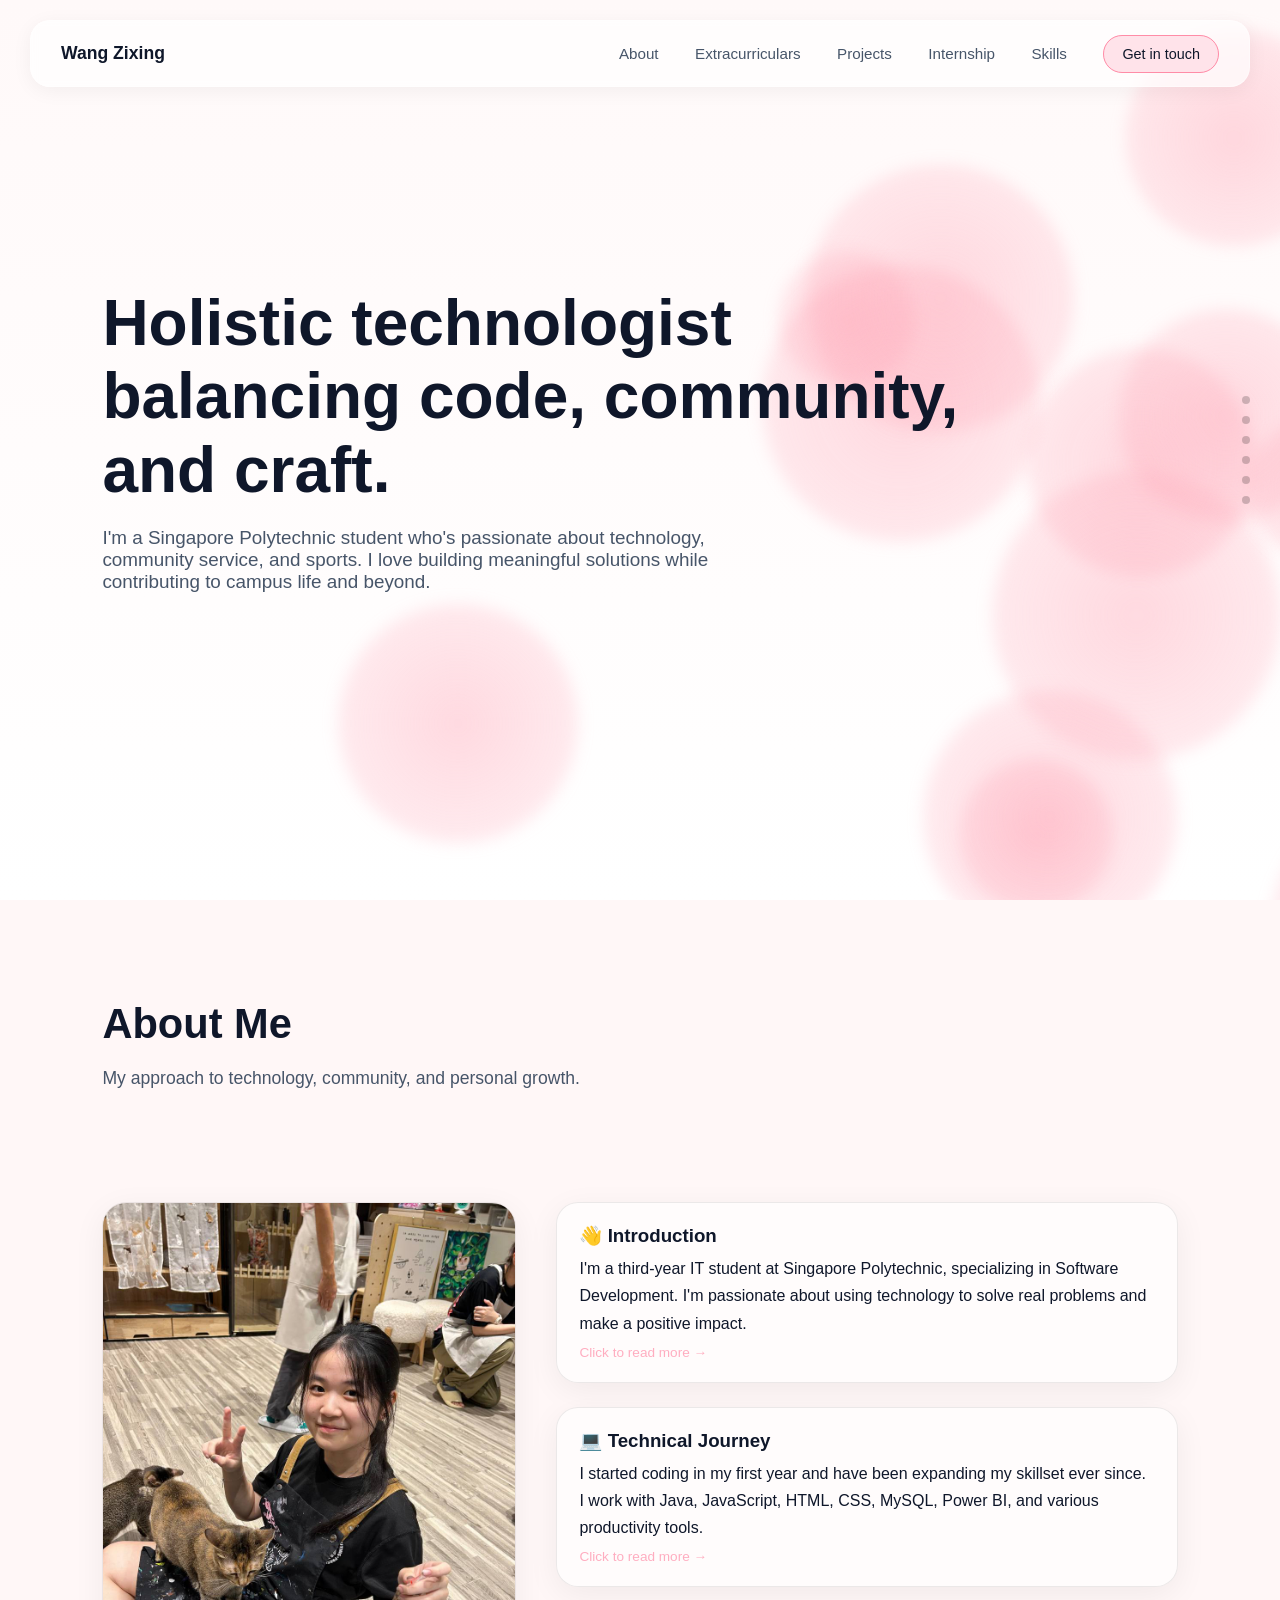
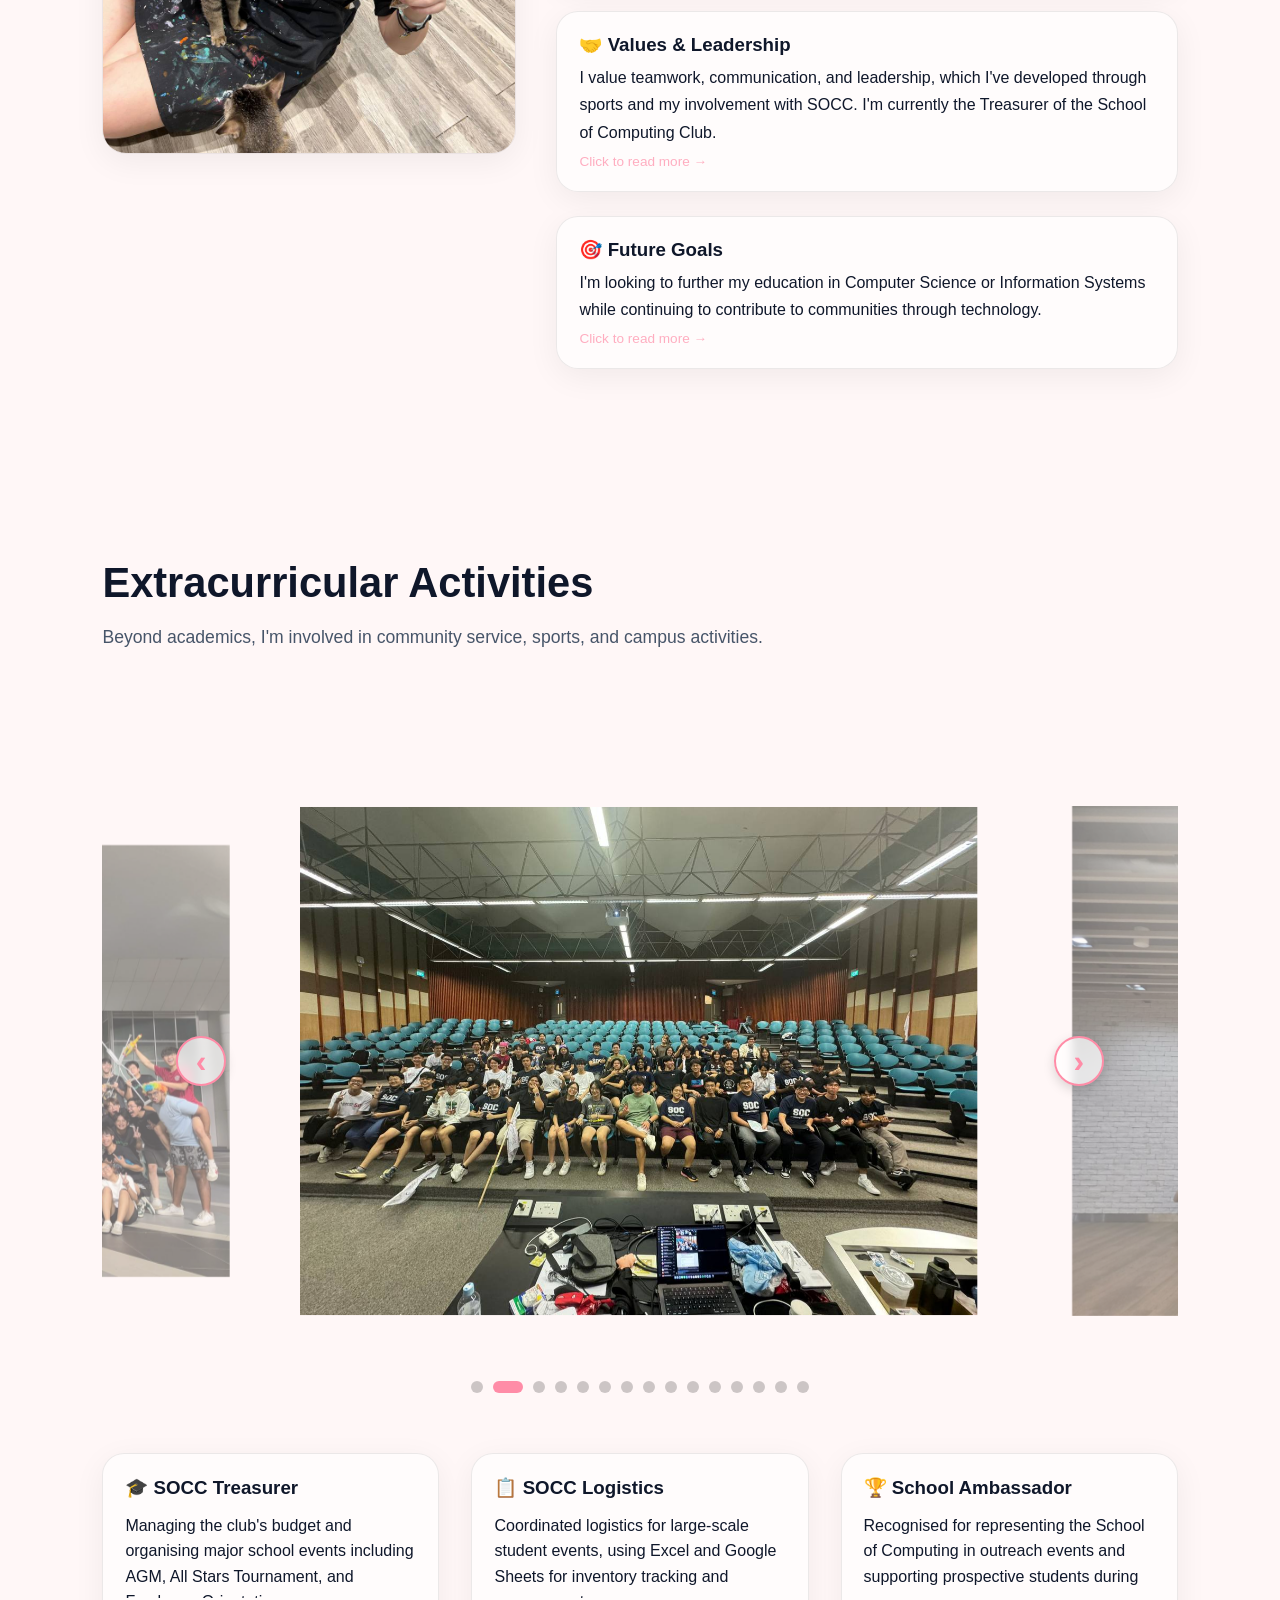
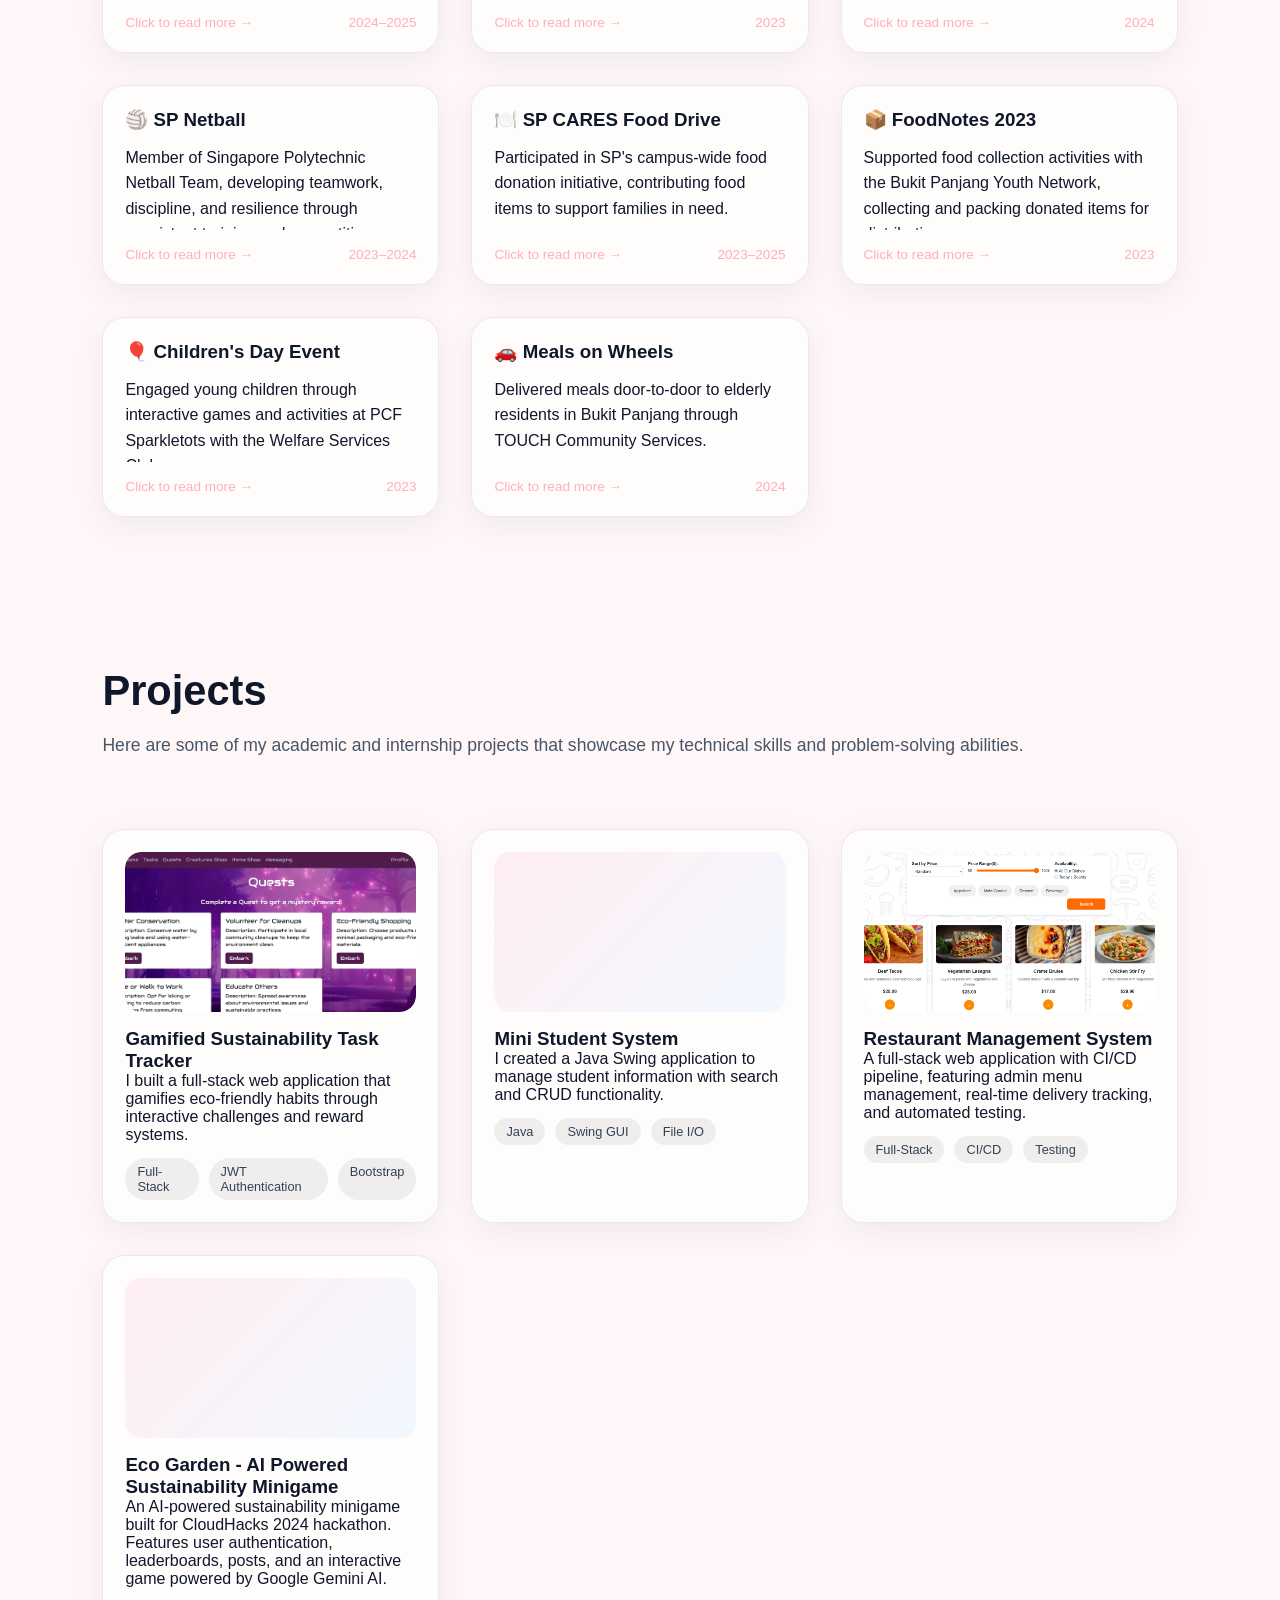
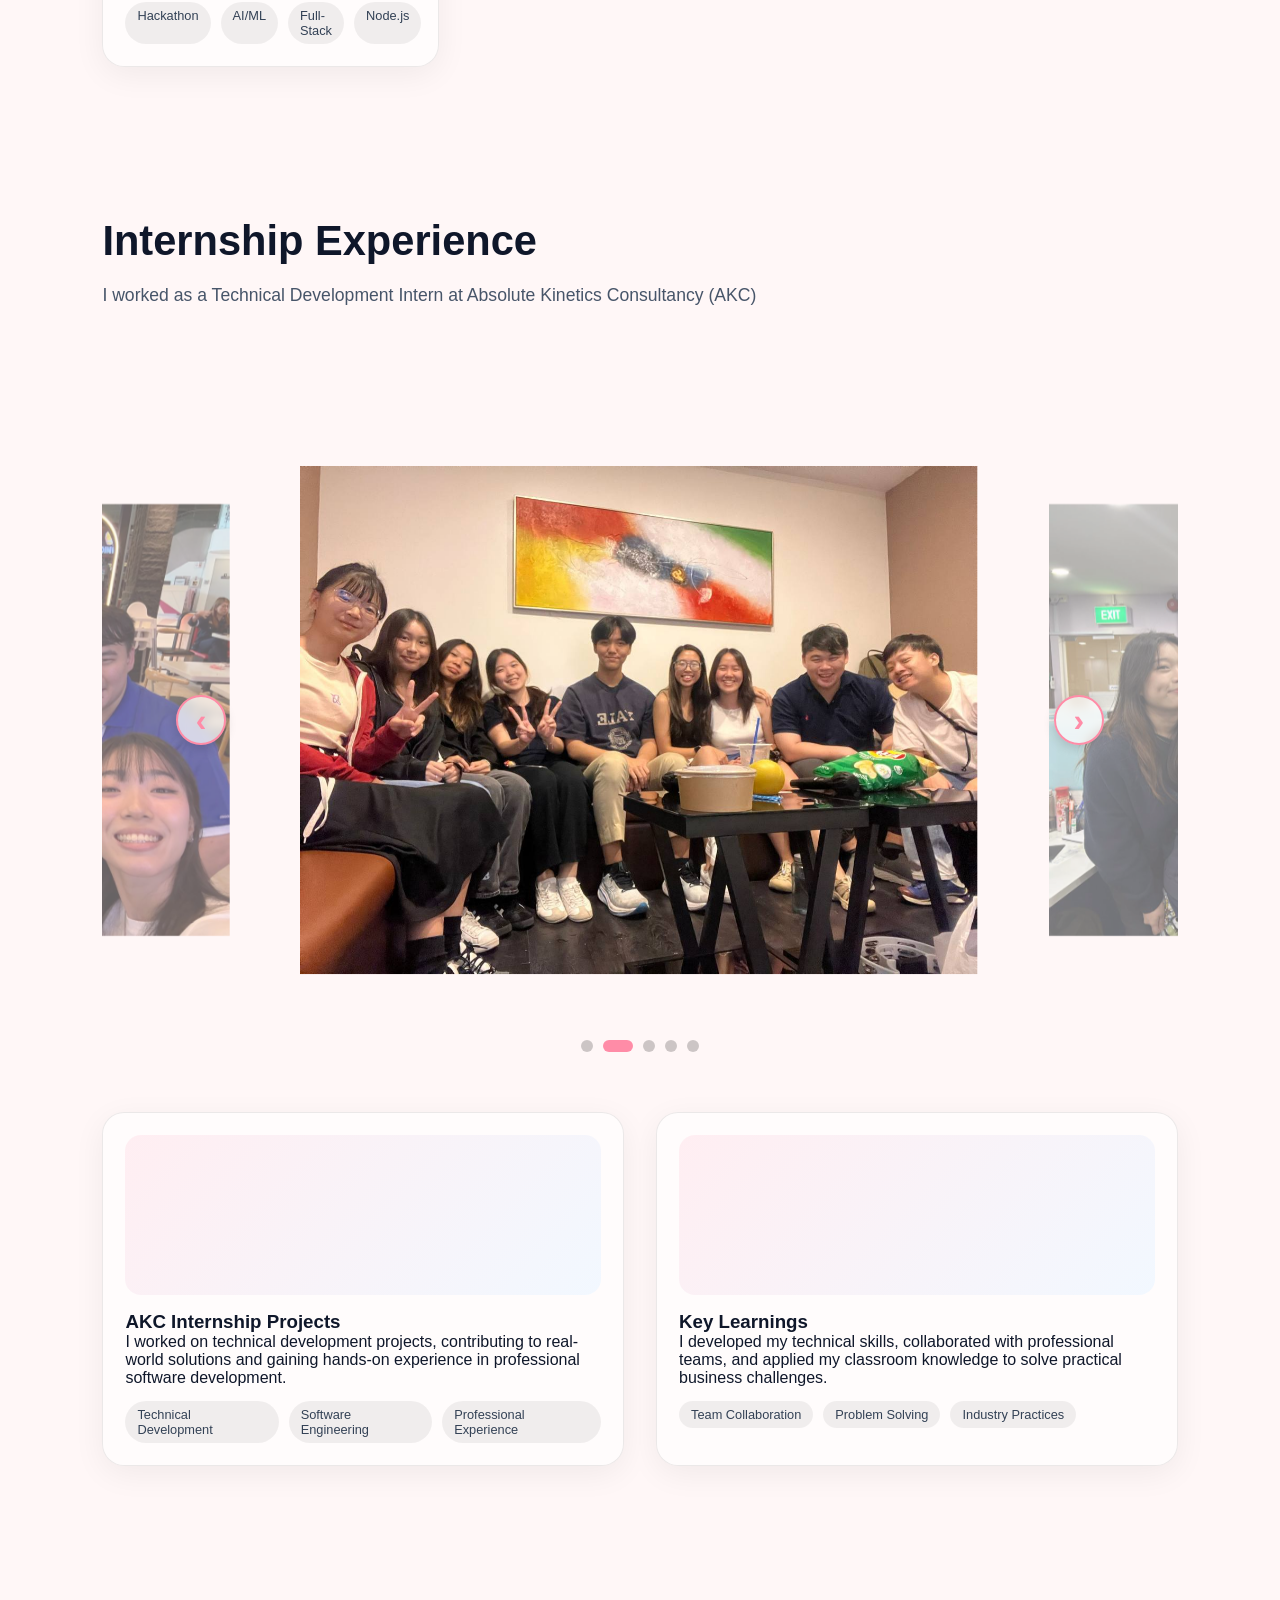
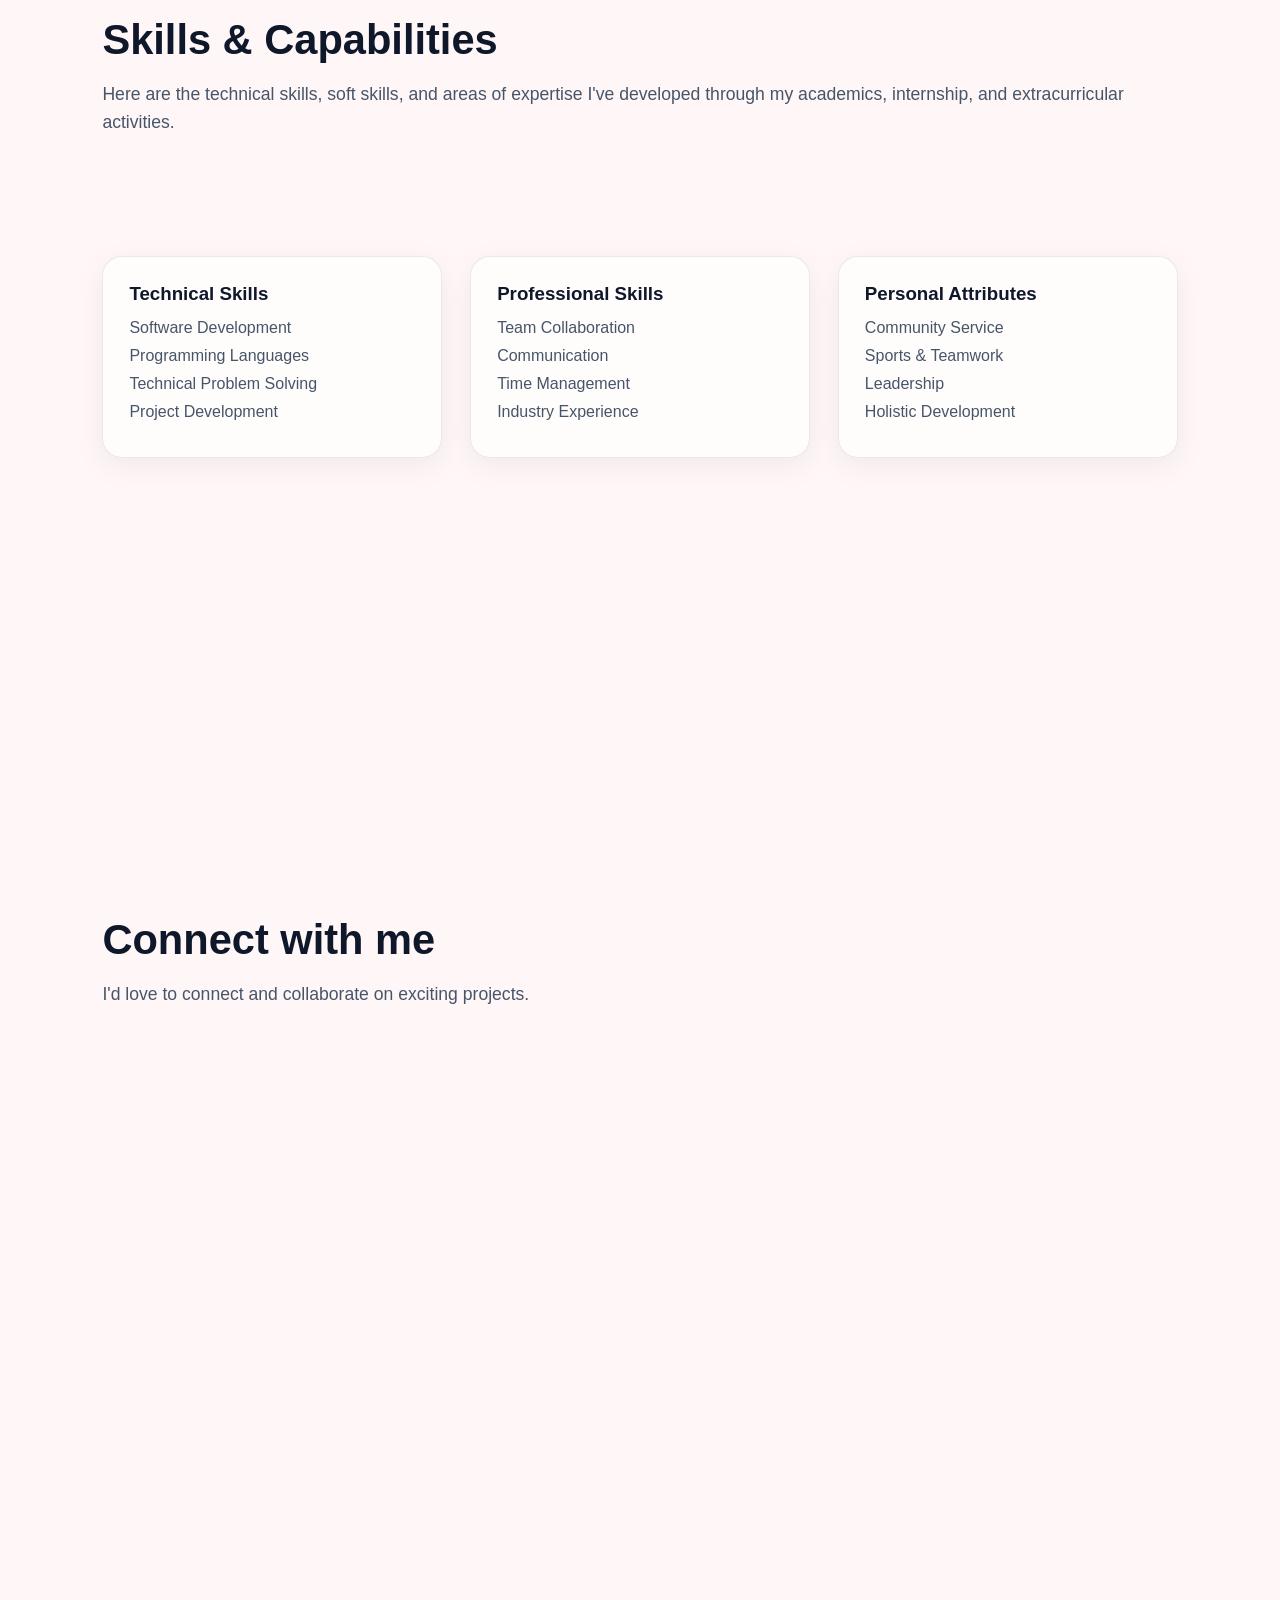
==== commit b6db990e: "Extracurricular Update & Hackathon" ====
--- a/index.html
+++ b/index.html
@@ -126,44 +126,76 @@
     <div class="work-grid">
       <div class="work-card clickable-card" data-modal="socc-treasurer">
         <h3>🎓 SOCC Treasurer</h3>
-        <p>I manage financial matters and support student engagement activities at the School of Computing Club (2024-2025).</p>
-        <div class="card-click-hint">Click to read more →</div>
+        <p>Managing the club's budget and organising major school events including AGM, All Stars Tournament, and Freshmen Orientation.</p>
+        <div class="card-footer">
+          <div class="card-click-hint">Click to read more →</div>
+          <div class="card-year">2024–2025</div>
+        </div>
       </div>
 
       <div class="work-card clickable-card" data-modal="socc-logistics">
         <h3>📋 SOCC Logistics</h3>
-        <p>I assisted with event logistics and coordination as a Logistics Subcommittee Member in 2023.</p>
-        <div class="card-click-hint">Click to read more →</div>
+        <p>Coordinated logistics for large-scale student events, using Excel and Google Sheets for inventory tracking and procurement.</p>
+        <div class="card-footer">
+          <div class="card-click-hint">Click to read more →</div>
+          <div class="card-year">2023</div>
+        </div>
       </div>
 
       <div class="work-card clickable-card" data-modal="school-ambassador">
         <h3>🏆 School Ambassador</h3>
-        <p>I received a Certificate of Appreciation in 2024 for my contributions supporting outreach events.</p>
-        <div class="card-click-hint">Click to read more →</div>
+        <p>Recognised for representing the School of Computing in outreach events and supporting prospective students during campus programmes.</p>
+        <div class="card-footer">
+          <div class="card-click-hint">Click to read more →</div>
+          <div class="card-year">2024</div>
+        </div>
+      </div>
+      
+      <div class="work-card clickable-card" data-modal="sp-netball">
+        <h3>🏐 SP Netball</h3>
+        <p>Member of Singapore Polytechnic Netball Team, developing teamwork, discipline, and resilience through consistent training and competition.</p>
+        <div class="card-footer">
+          <div class="card-click-hint">Click to read more →</div>
+          <div class="card-year">2023–2024</div>
+        </div>
       </div>
 
       <div class="work-card clickable-card" data-modal="sp-cares">
         <h3>🍽️ SP CARES Food Drive</h3>
-        <p>I volunteered for a campus-wide food donation initiative that supports families in need.</p>
-        <div class="card-click-hint">Click to read more →</div>
+        <p>Participated in SP's campus-wide food donation initiative, contributing food items to support families in need.</p>
+        <div class="card-footer">
+          <div class="card-click-hint">Click to read more →</div>
+          <div class="card-year">2023–2025</div>
+        </div>
+      </div>
+
+
+
+      <div class="work-card clickable-card" data-modal="foodnotes">
+        <h3>📦 FoodNotes 2023</h3>
+        <p>Supported food collection activities with the Bukit Panjang Youth Network, collecting and packing donated items for distribution.</p>
+        <div class="card-footer">
+          <div class="card-click-hint">Click to read more →</div>
+          <div class="card-year">2023</div>
+        </div>
+      </div>
+
+      <div class="work-card clickable-card" data-modal="sparkletots">
+        <h3>🎈 Children's Day Event</h3>
+        <p>Engaged young children through interactive games and activities at PCF Sparkletots with the Welfare Services Club.</p>
+        <div class="card-footer">
+          <div class="card-click-hint">Click to read more →</div>
+          <div class="card-year">2023</div>
+        </div>
       </div>
 
       <div class="work-card clickable-card" data-modal="touch-community">
         <h3>🚗 Meals on Wheels</h3>
-        <p>I delivered meals to elderly residents in Bukit Panjang through TOUCH Community Services.</p>
-        <div class="card-click-hint">Click to read more →</div>
-      </div>
-
-      <div class="work-card clickable-card" data-modal="foodnotes">
-        <h3>📦 FoodNotes 2023</h3>
-        <p>I supported food collection activities with the Bukit Panjang Youth Network (PAYM).</p>
-        <div class="card-click-hint">Click to read more →</div>
-      </div>
-
-      <div class="work-card clickable-card" data-modal="sparkletots">
-        <h3>🎈 Children's Day Event</h3>
-        <p>I engaged children through games and activities at PCF Sparkletots with the Welfare Services Club.</p>
-        <div class="card-click-hint">Click to read more →</div>
+        <p>Delivered meals door-to-door to elderly residents in Bukit Panjang through TOUCH Community Services.</p>
+        <div class="card-footer">
+          <div class="card-click-hint">Click to read more →</div>
+          <div class="card-year">2024</div>
+        </div>
       </div>
     </div>
   </section>
@@ -237,6 +269,18 @@
           <div class="tag">Testing</div>
         </div>
       </a>
+
+      <a href="project4.html" class="work-card" style="text-decoration: none; color: inherit; display: block;">
+        <div class="work-thumb"></div>
+        <h3>Eco Garden - AI Powered Sustainability Minigame</h3>
+        <p>An AI-powered sustainability minigame built for CloudHacks 2024 hackathon. Features user authentication, leaderboards, posts, and an interactive game powered by Google Gemini AI.</p>
+        <div class="tags">
+          <div class="tag">Hackathon</div>
+          <div class="tag">AI/ML</div>
+          <div class="tag">Full-Stack</div>
+          <div class="tag">Node.js</div>
+        </div>
+      </a>
     </div>
   </section>
 
--- a/css/style.css
+++ b/css/style.css
@@ -292,6 +292,11 @@
   gap: 24px;
 }
 
+#about .work-card p {
+  padding: 8px 0;
+  line-height: 1.7;
+}
+
 /* ABOUT CONTENT */
 .about-content {
   margin: 40px 0 60px;
@@ -411,6 +416,27 @@
   transition: 0.25s;
 }
 
+/* Fixed height styling for extracurricular cards only */
+#extracurriculars .work-card.clickable-card {
+  display: flex;
+  flex-direction: column;
+  min-height: 200px;
+  height: 180px;
+}
+
+#extracurriculars .work-card.clickable-card h3 {
+  margin: 0 0 12px 0;
+  flex-shrink: 0;
+  line-height: 1.3;
+}
+
+#extracurriculars .work-card.clickable-card p {
+  margin: 0;
+  flex-grow: 1;
+  overflow: hidden;
+  line-height: 1.6;
+}
+
 .work-card:hover {
   transform: translateY(-6px);
   box-shadow: 0 16px 40px rgba(0,0,0,0.08);
@@ -427,8 +453,23 @@
   box-shadow: 0 20px 48px rgba(255, 140, 167, 0.15);
 }
 
+.card-footer {
+  display: flex;
+  justify-content: space-between;
+  align-items: center;
+  margin-top: 16px;
+  margin-bottom: 0;
+}
+
+/* Fixed footer positioning for extracurricular cards only */
+#extracurriculars .card-footer {
+  margin-top: auto;
+  padding-top: 16px;
+  flex-shrink: 0;
+  min-height: 32px;
+}
+
 .card-click-hint {
-  margin-top: 16px;
   font-size: 0.85rem;
   color: var(--accent);
   opacity: 0.7;
@@ -436,8 +477,20 @@
   font-weight: 500;
 }
 
+.card-year {
+  font-size: 0.85rem;
+  color: var(--accent);
+  opacity: 0.7;
+  transition: 0.25s;
+  font-weight: 500;
+}
+
+.clickable-card:hover .card-click-hint,
+.clickable-card:hover .card-year {
+  opacity: 1;
+}
+
 .clickable-card:hover .card-click-hint {
-  opacity: 1;
   transform: translateX(4px);
 }
 
@@ -945,6 +998,19 @@
   font-weight: 600;
 }
 
+.certificate-image-container {
+  margin: 30px 0;
+  text-align: center;
+}
+
+.certificate-image {
+  max-width: 100%;
+  height: auto;
+  border-radius: 12px;
+  box-shadow: 0 8px 24px rgba(0,0,0,0.1);
+  border: 1px solid var(--border-light);
+}
+
 /* Responsive Styles */
 @media (max-width: 768px) {
   /* Section adjustments */
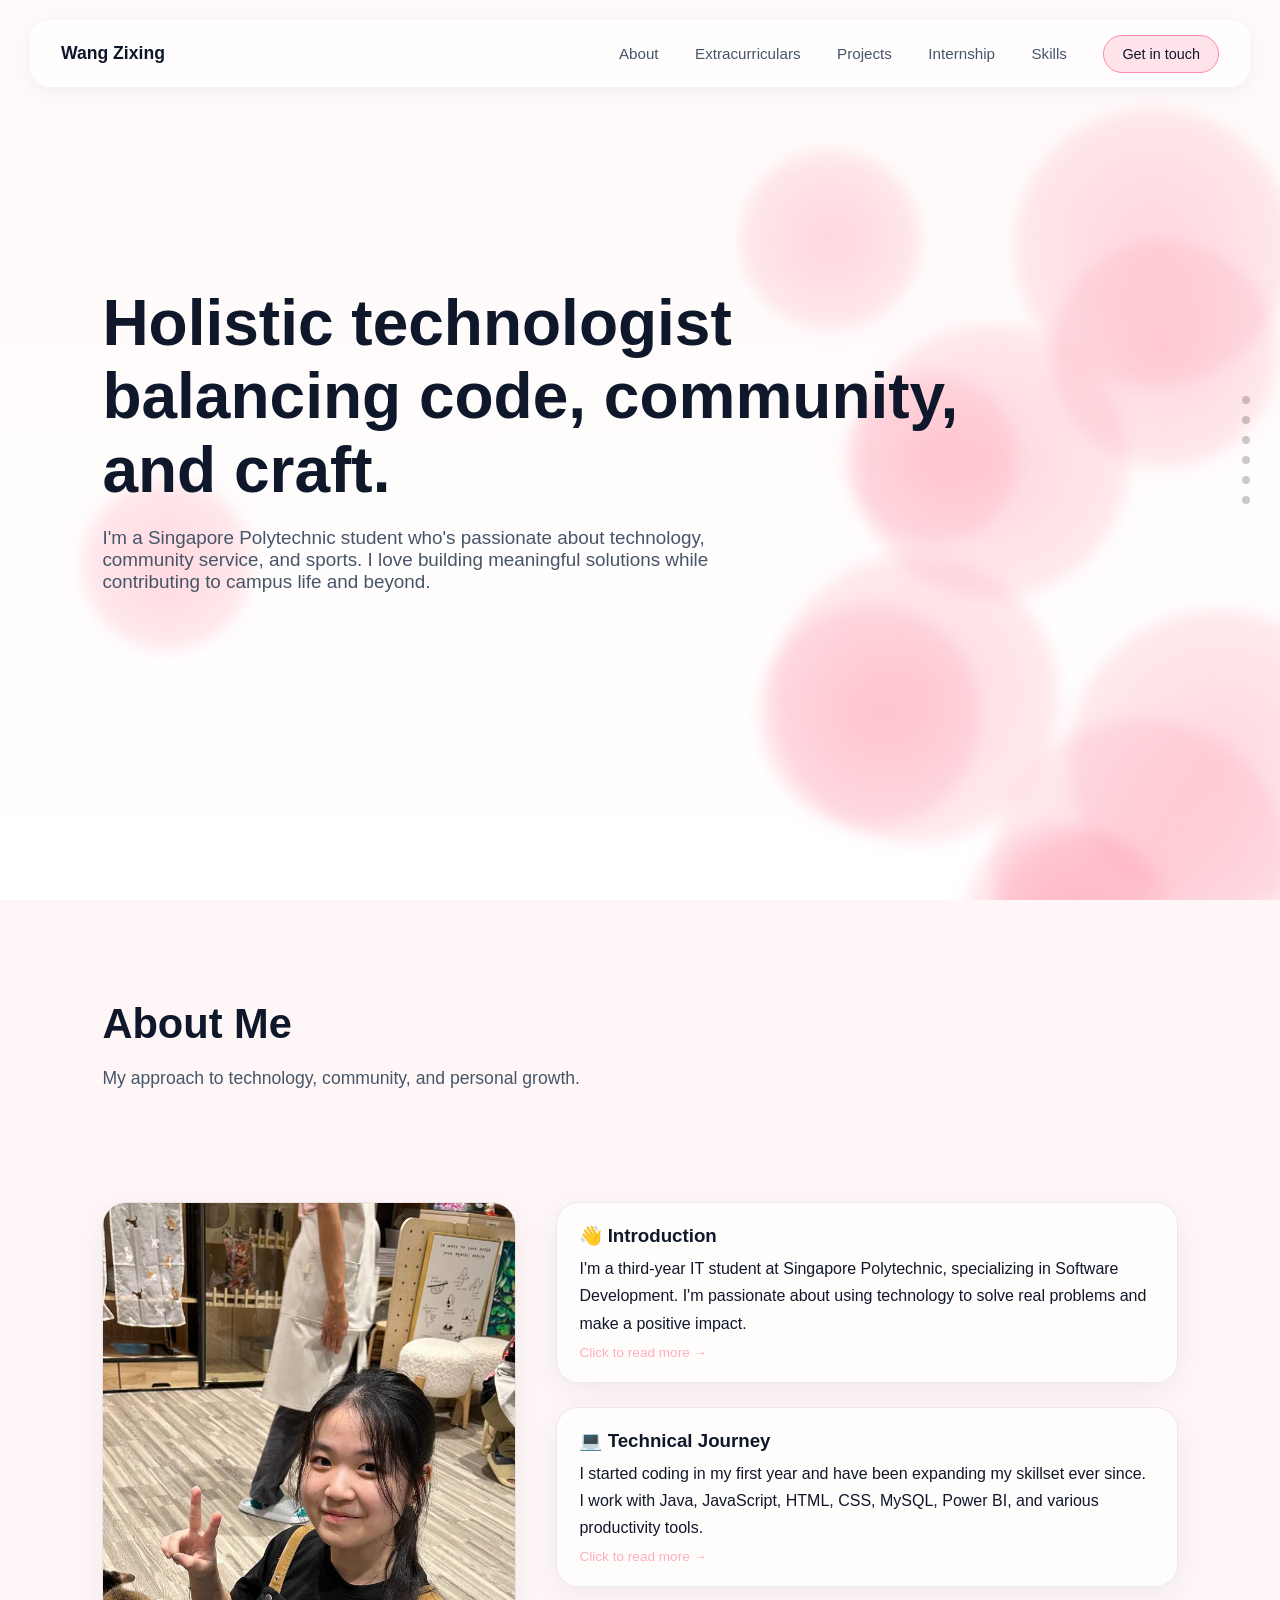
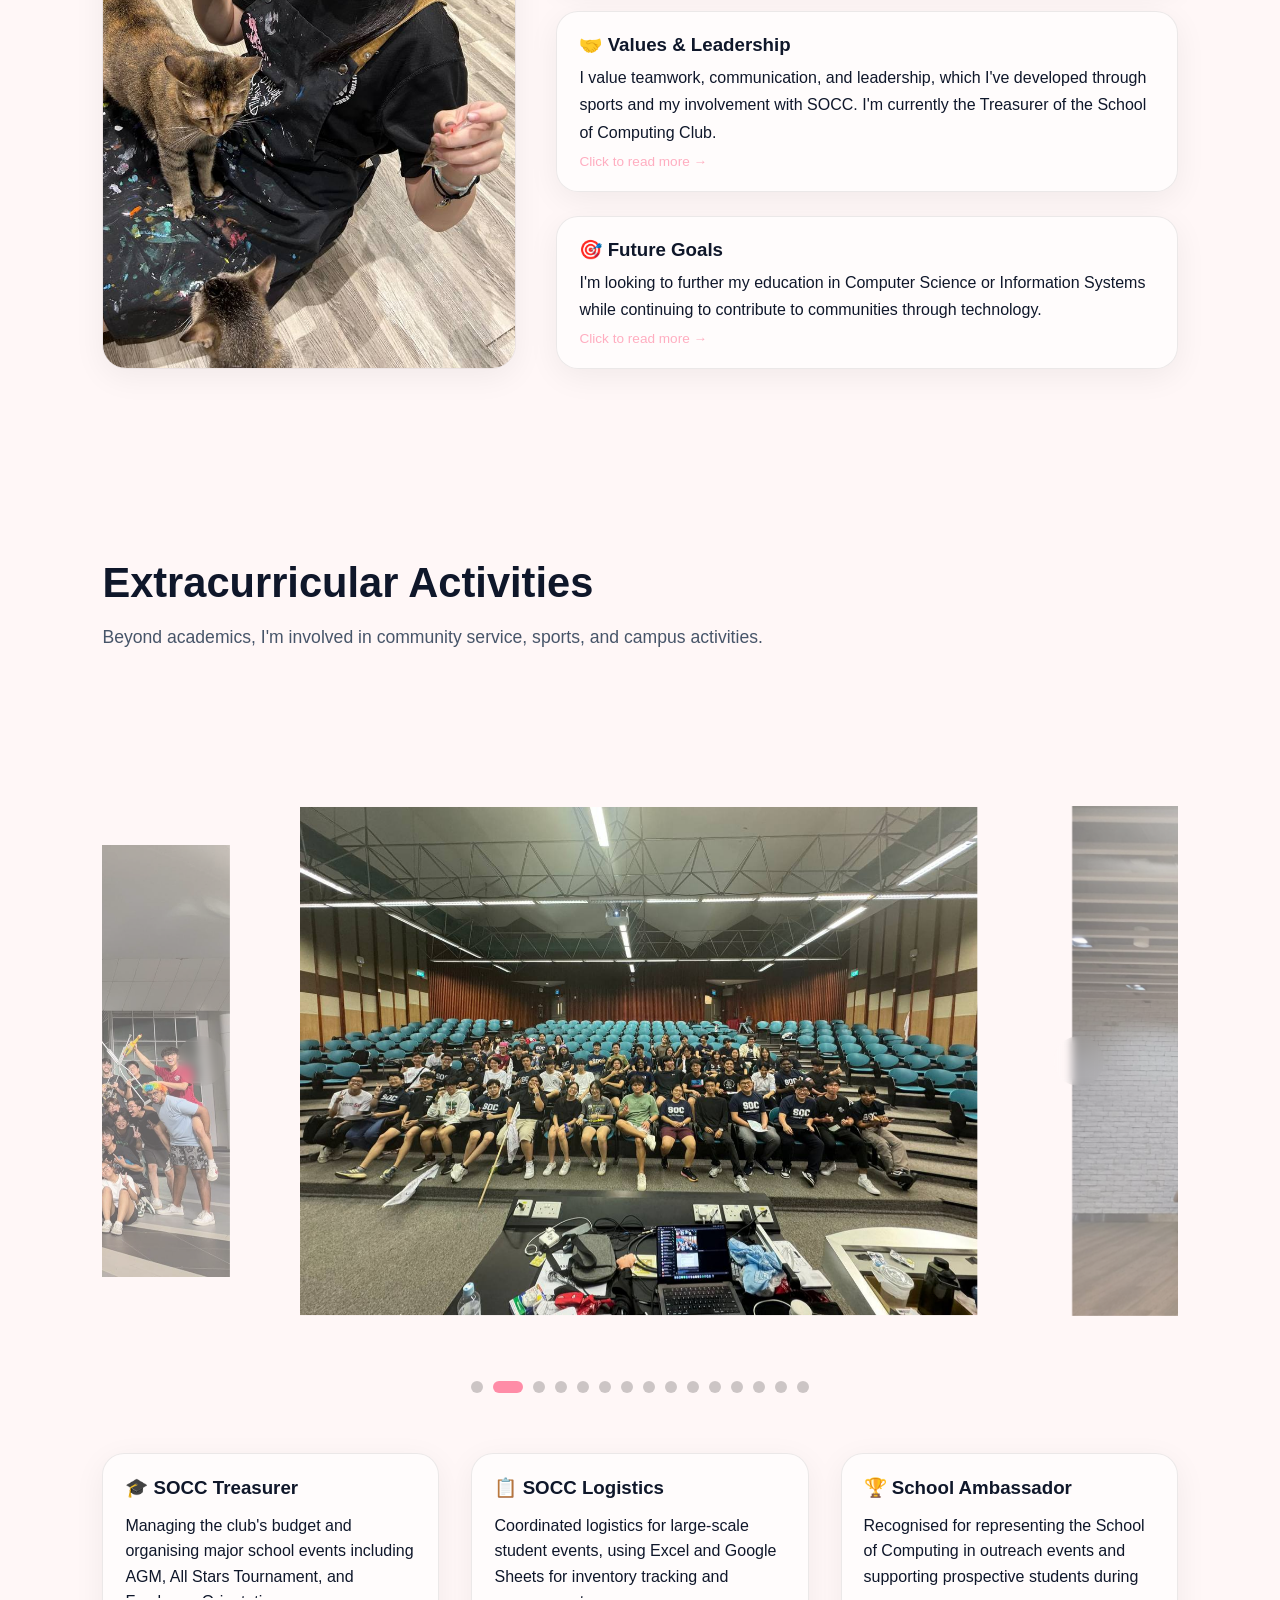
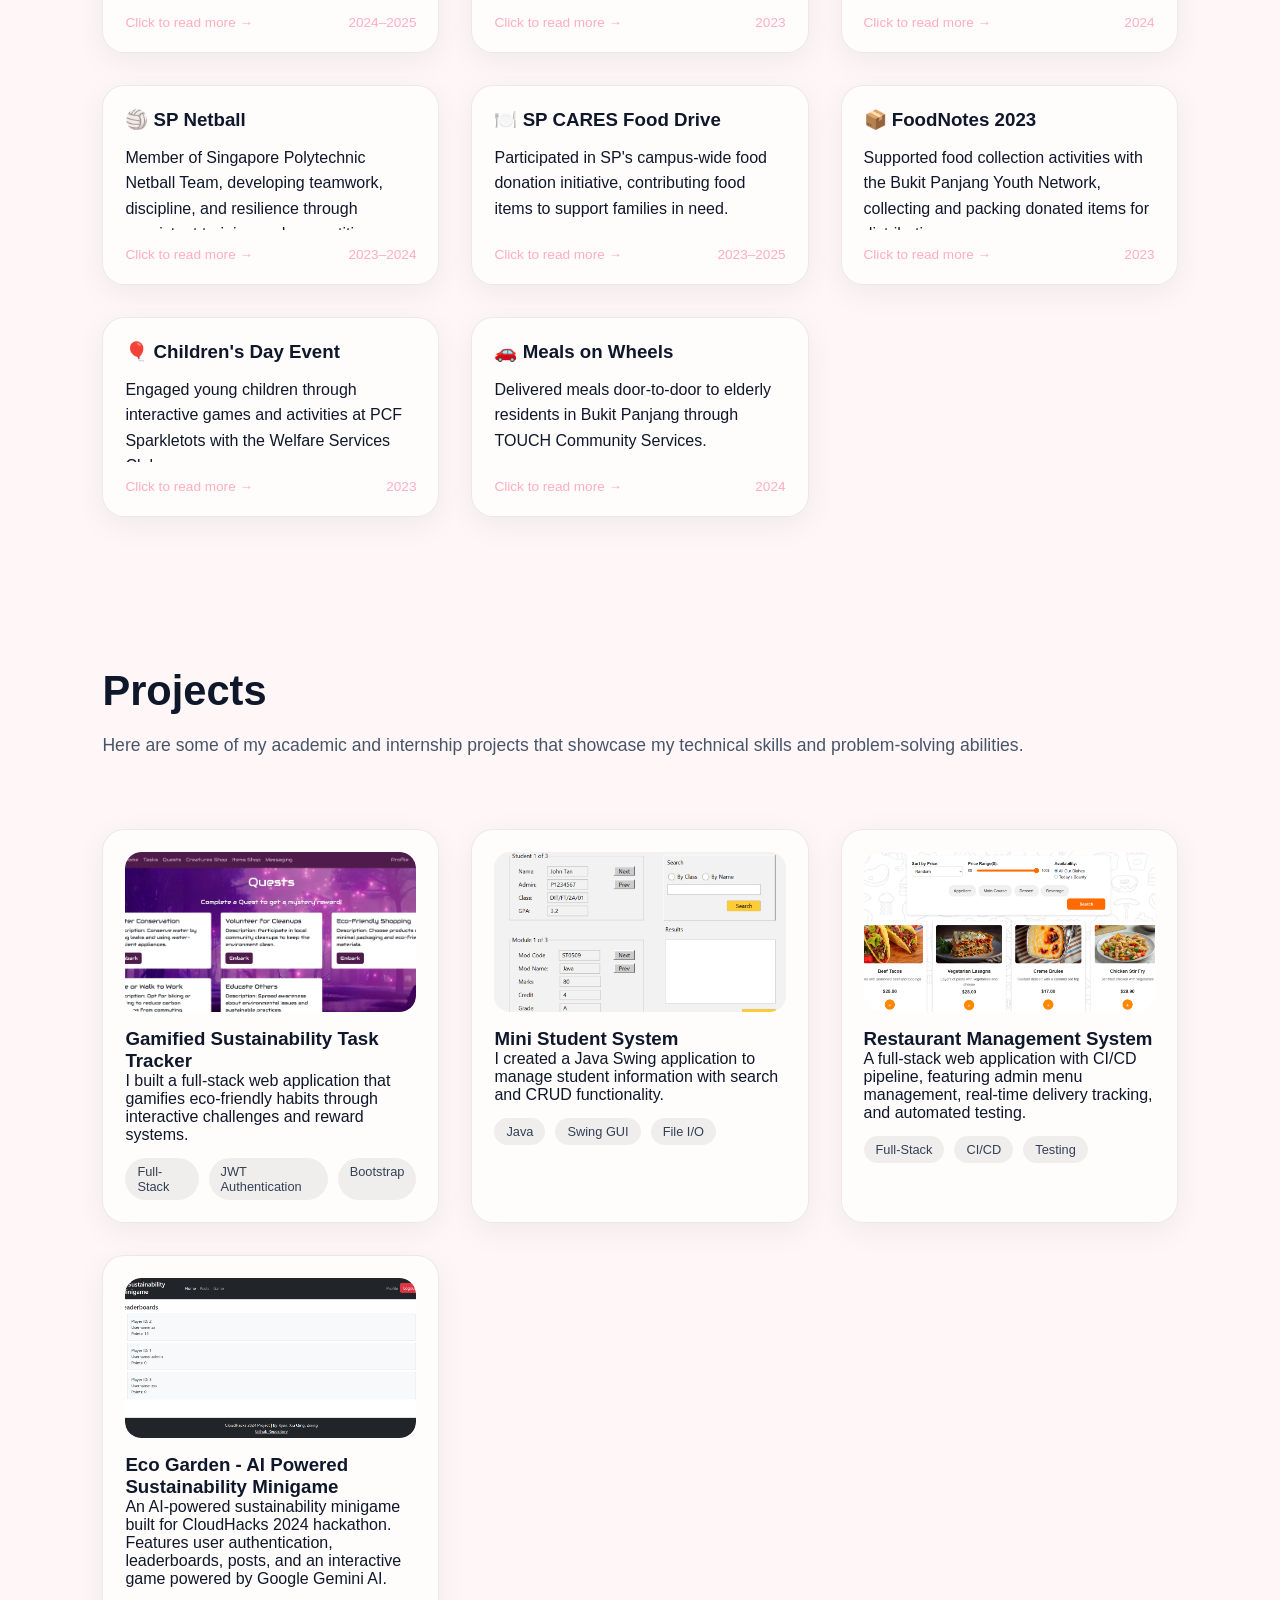
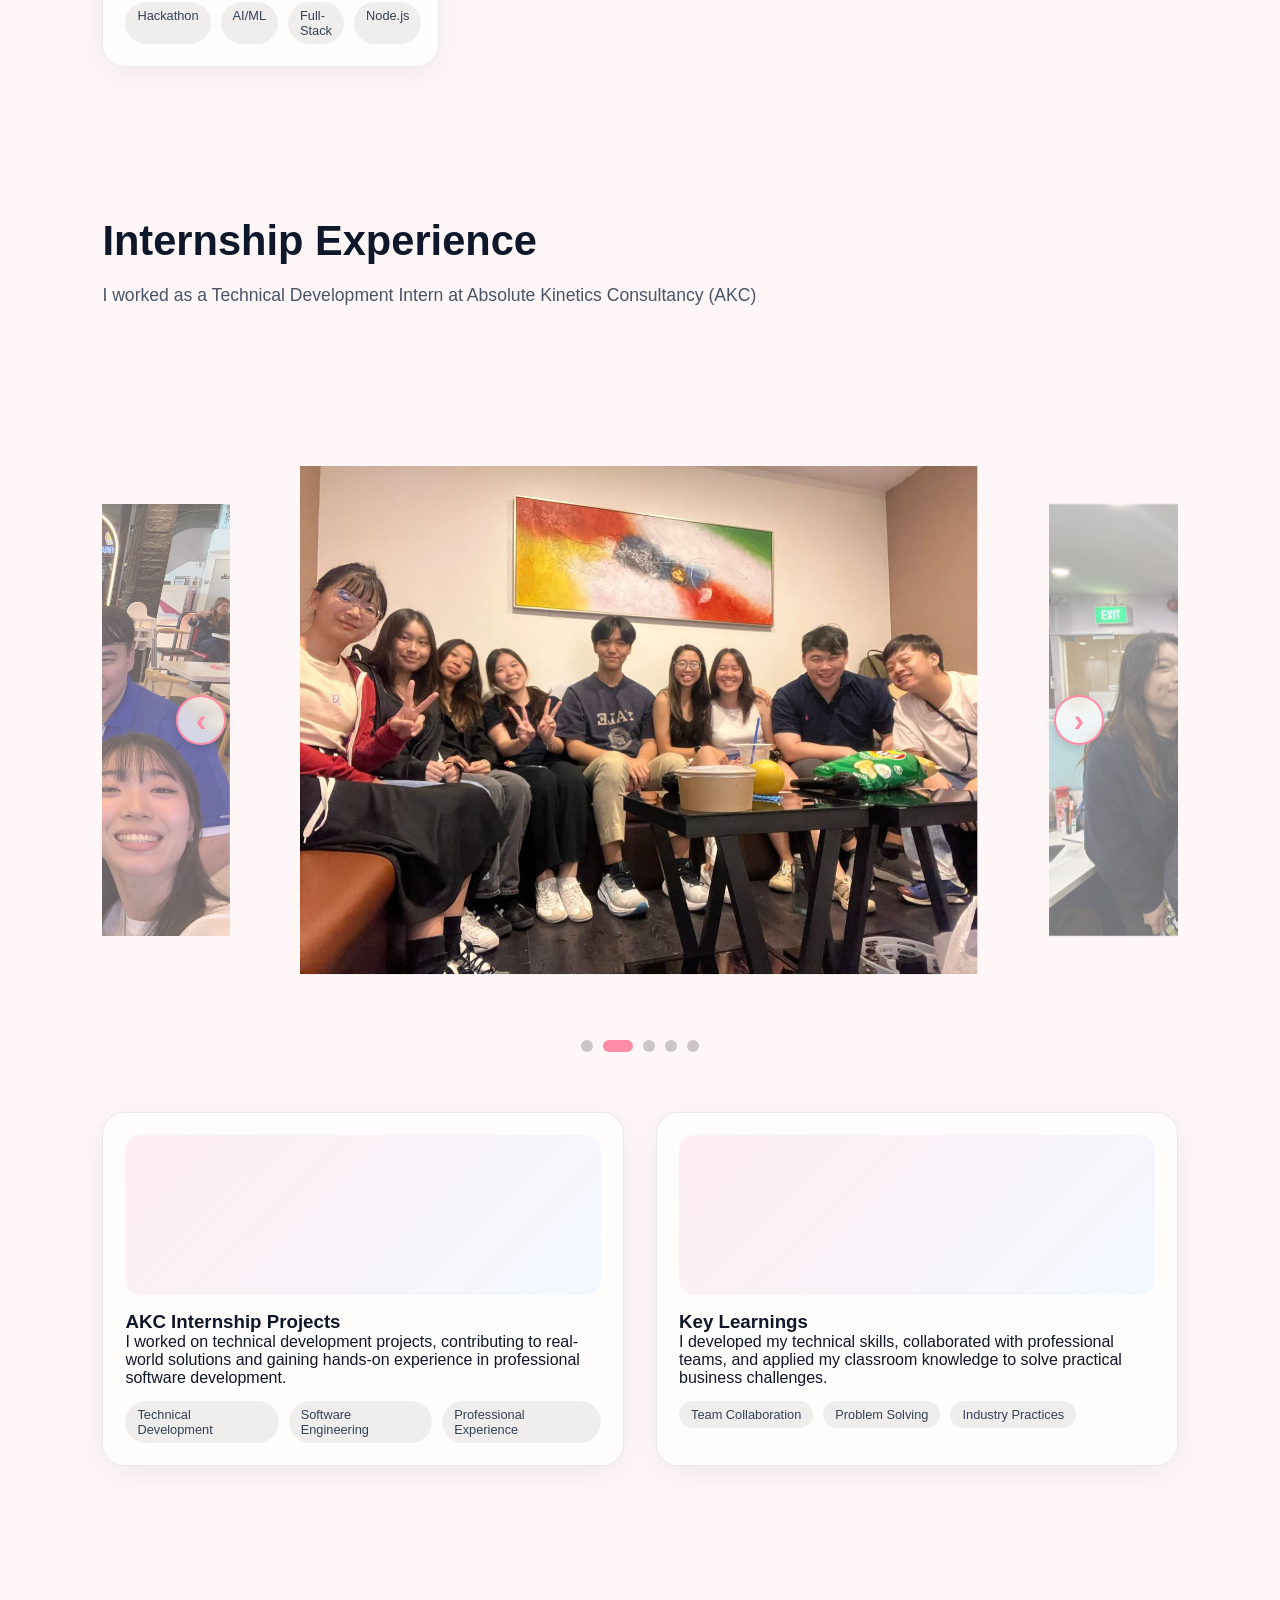
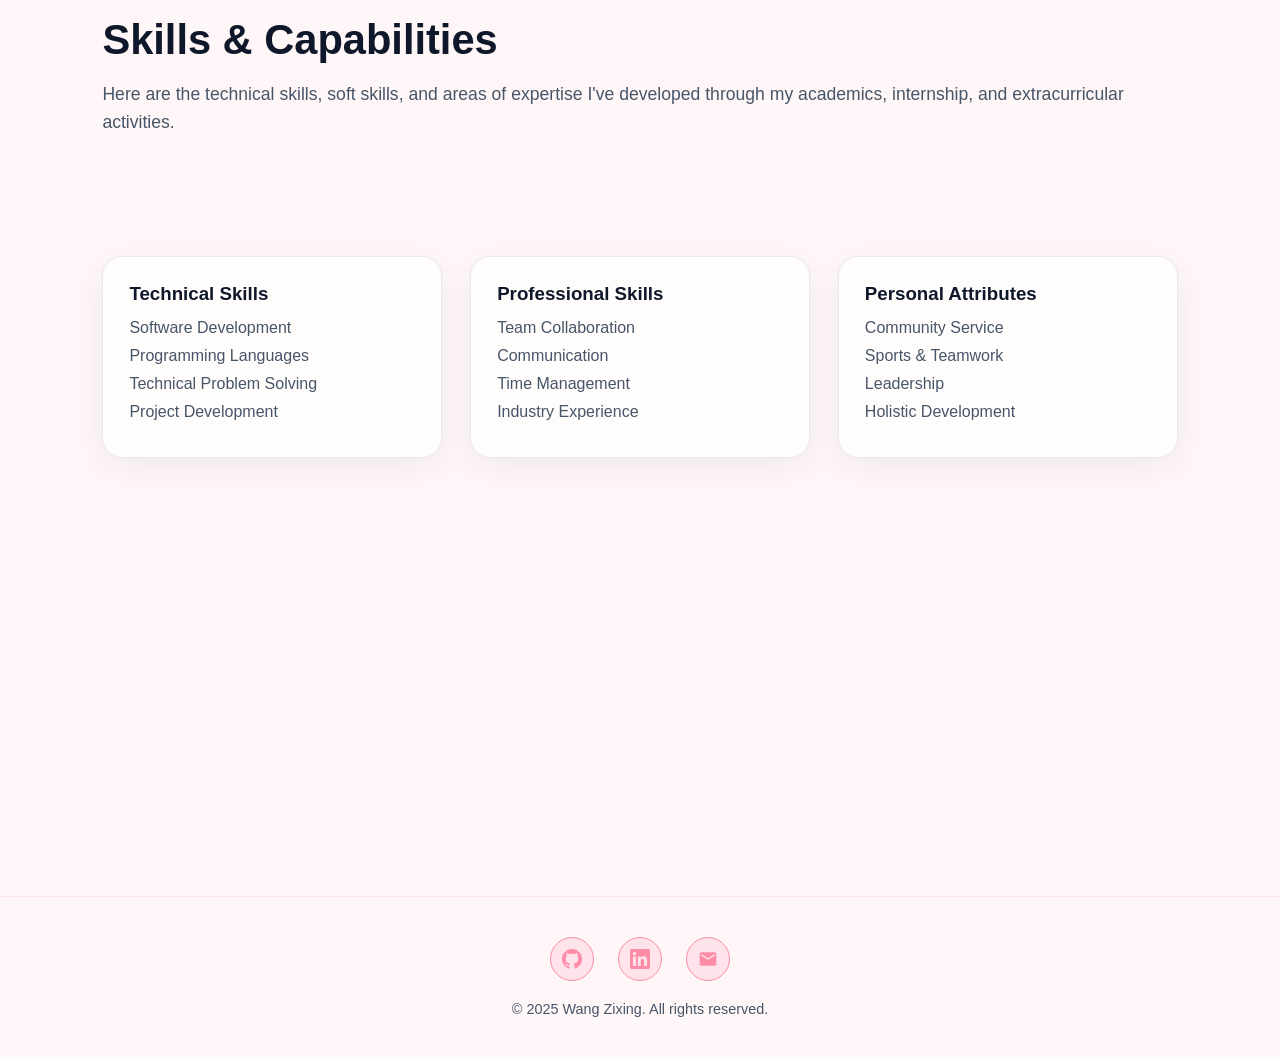
==== commit e31036b4: "project2 & Footer Update" ====
--- a/index.html
+++ b/index.html
@@ -20,7 +20,7 @@
       <a href="#projects">Projects</a>
       <a href="#internship">Internship</a>
       <a href="#skills">Skills</a>
-      <a href="#contact" class="nav-btn">Get in touch</a>
+      <a href="#footer" class="nav-btn">Get in touch</a>
     </div>
   </nav>
 
@@ -31,7 +31,7 @@
     <a href="#projects" class="section-indicator-dot" data-section="projects" data-section-name="Projects"></a>
     <a href="#internship" class="section-indicator-dot" data-section="internship" data-section-name="Internship"></a>
     <a href="#skills" class="section-indicator-dot" data-section="skills" data-section-name="Skills"></a>
-    <a href="#contact" class="section-indicator-dot" data-section="contact" data-section-name="Contact"></a>
+    <a href="#footer" class="section-indicator-dot" data-section="footer" data-section-name="Contact"></a>
   </div>
 
   <!-- Page Loader -->
@@ -247,7 +247,9 @@
       </a>
 
       <a href="project2.html" class="work-card" style="text-decoration: none; color: inherit; display: block;">
-        <div class="work-thumb"></div>
+        <div class="work-thumb">
+          <img src="images/projects/project2.png" alt="Mini Student Management System" />
+        </div>
         <h3>Mini Student System</h3>
         <p>I created a Java Swing application to manage student information with search and CRUD functionality.</p>
         <div class="tags">
@@ -271,7 +273,9 @@
       </a>
 
       <a href="project4.html" class="work-card" style="text-decoration: none; color: inherit; display: block;">
-        <div class="work-thumb"></div>
+        <div class="work-thumb">
+          <img src="images/projects/project4.png" alt="Eco Garden - AI Powered Sustainability Minigame" />
+        </div>
         <h3>Eco Garden - AI Powered Sustainability Minigame</h3>
         <p>An AI-powered sustainability minigame built for CloudHacks 2024 hackathon. Features user authentication, leaderboards, posts, and an interactive game powered by Google Gemini AI.</p>
         <div class="tags">
@@ -370,12 +374,30 @@
     </div>
   </section>
 
-  <section id="contact">
-    <div class="section-header">
-      <div class="section-title">Connect with me</div>
-      <div class="section-desc">I'd love to connect and collaborate on exciting projects.</div>
-    </div>
-  </section>
+  <footer id="footer" class="site-footer">
+    <div class="footer-content">
+      <div class="footer-links">
+        <a href="https://github.com/Zixngg" target="_blank" class="footer-link" aria-label="GitHub">
+          <svg width="20" height="20" viewBox="0 0 24 24" fill="currentColor">
+            <path d="M12 0c-6.626 0-12 5.373-12 12 0 5.302 3.438 9.8 8.207 11.387.599.111.793-.261.793-.577v-2.234c-3.338.726-4.033-1.416-4.033-1.416-.546-1.387-1.333-1.756-1.333-1.756-1.089-.745.083-.729.083-.729 1.205.084 1.839 1.237 1.839 1.237 1.07 1.834 2.807 1.304 3.492.997.107-.775.418-1.305.762-1.604-2.665-.305-5.467-1.334-5.467-5.931 0-1.311.469-2.381 1.236-3.221-.124-.303-.535-1.524.117-3.176 0 0 1.008-.322 3.301 1.23.957-.266 1.983-.399 3.003-.404 1.02.005 2.047.138 3.006.404 2.291-1.552 3.297-1.23 3.297-1.23.653 1.653.242 2.874.118 3.176.77.84 1.235 1.911 1.235 3.221 0 4.609-2.807 5.624-5.479 5.921.43.372.823 1.102.823 2.222v3.293c0 .319.192.694.801.576 4.765-1.589 8.199-6.086 8.199-11.386 0-6.627-5.373-12-12-12z"/>
+          </svg>
+        </a>
+
+        <a href="https://www.linkedin.com/in/wangzixing/" target="_blank" class="footer-link" aria-label="LinkedIn">
+          <svg width="20" height="20" viewBox="0 0 24 24" fill="currentColor">
+            <path d="M20.447 20.452h-3.554v-5.569c0-1.328-.027-3.037-1.852-3.037-1.853 0-2.136 1.445-2.136 2.939v5.667H9.351V9h3.414v1.561h.046c.477-.9 1.637-1.85 3.37-1.85 3.601 0 4.267 2.37 4.267 5.455v6.286zM5.337 7.433c-1.144 0-2.063-.926-2.063-2.065 0-1.138.92-2.063 2.063-2.063 1.14 0 2.064.925 2.064 2.063 0 1.139-.925 2.065-2.064 2.065zm1.782 13.019H3.555V9h3.564v11.452zM22.225 0H1.771C.792 0 0 .774 0 1.729v20.542C0 23.227.792 24 1.771 24h20.451C23.2 24 24 23.227 24 22.271V1.729C24 .774 23.2 0 22.222 0h.003z"/>
+          </svg>
+        </a>
+
+        <a href="mailto:zixingwang2@gmail.com" class="footer-link" aria-label="Email">
+          <svg width="20" height="20" viewBox="0 0 24 24" fill="currentColor">
+            <path d="M20 4H4c-1.1 0-1.99.9-1.99 2L2 18c0 1.1.9 2 2 2h16c1.1 0 2-.9 2-2V6c0-1.1-.9-2-2-2zm0 4l-8 5-8-5V6l8 5 8-5v2z"/>
+          </svg>
+        </a>
+      </div>
+      <p class="footer-text">© 2025 Wang Zixing. All rights reserved.</p>
+    </div>
+  </footer>
 
   <!-- External JS -->
   <script src="js/script.js"></script>
--- a/css/style.css
+++ b/css/style.css
@@ -267,7 +267,7 @@
   display: grid;
   grid-template-columns: 1fr 1.5fr;
   gap: 40px;
-  align-items: start;
+  align-items: stretch;
   margin: 40px 0;
 }
 
@@ -275,11 +275,13 @@
   position: sticky;
   top: 120px;
   width: 100%;
+  display: flex;
+  align-items: stretch;
 }
 
 .about-image {
   width: 100%;
-  height: auto;
+  height: 100%;
   border-radius: 24px;
   object-fit: cover;
   box-shadow: var(--shadow-soft);
@@ -1178,6 +1180,83 @@
   }
 }
 
+/* FOOTER */
+.site-footer {
+  background: var(--bg-light);
+  border-top: 1px solid var(--accent-light);
+  padding: 40px 8%;
+  margin-top: 80px;
+}
+
+.footer-content {
+  display: flex;
+  flex-direction: column;
+  align-items: center;
+  gap: 20px;
+}
+
+.footer-links {
+  display: flex;
+  justify-content: center;
+  align-items: center;
+  gap: 24px;
+}
+
+.footer-link {
+  display: flex;
+  align-items: center;
+  justify-content: center;
+  width: 44px;
+  height: 44px;
+  background: var(--accent-light);
+  border: 1px solid var(--accent);
+  border-radius: 50%;
+  color: var(--accent);
+  text-decoration: none;
+  transition: all 0.3s;
+}
+
+.footer-link:hover {
+  background: var(--accent);
+  color: white;
+  transform: translateY(-3px);
+  box-shadow: 0 8px 20px rgba(255, 140, 167, 0.3);
+}
+
+.footer-link svg {
+  transition: transform 0.3s;
+}
+
+.footer-link:hover svg {
+  transform: scale(1.1);
+}
+
+.footer-text {
+  color: var(--text-muted);
+  font-size: 0.9rem;
+  margin: 0;
+}
+
+@media (max-width: 768px) {
+  .site-footer {
+    padding: 30px 5%;
+    margin-top: 60px;
+  }
+
+  .footer-links {
+    gap: 20px;
+  }
+
+  .footer-link {
+    width: 40px;
+    height: 40px;
+  }
+
+  .footer-text {
+    font-size: 0.85rem;
+  }
+}
+
 /* PAGE LOADER */
 .page-loader {
   position: fixed;
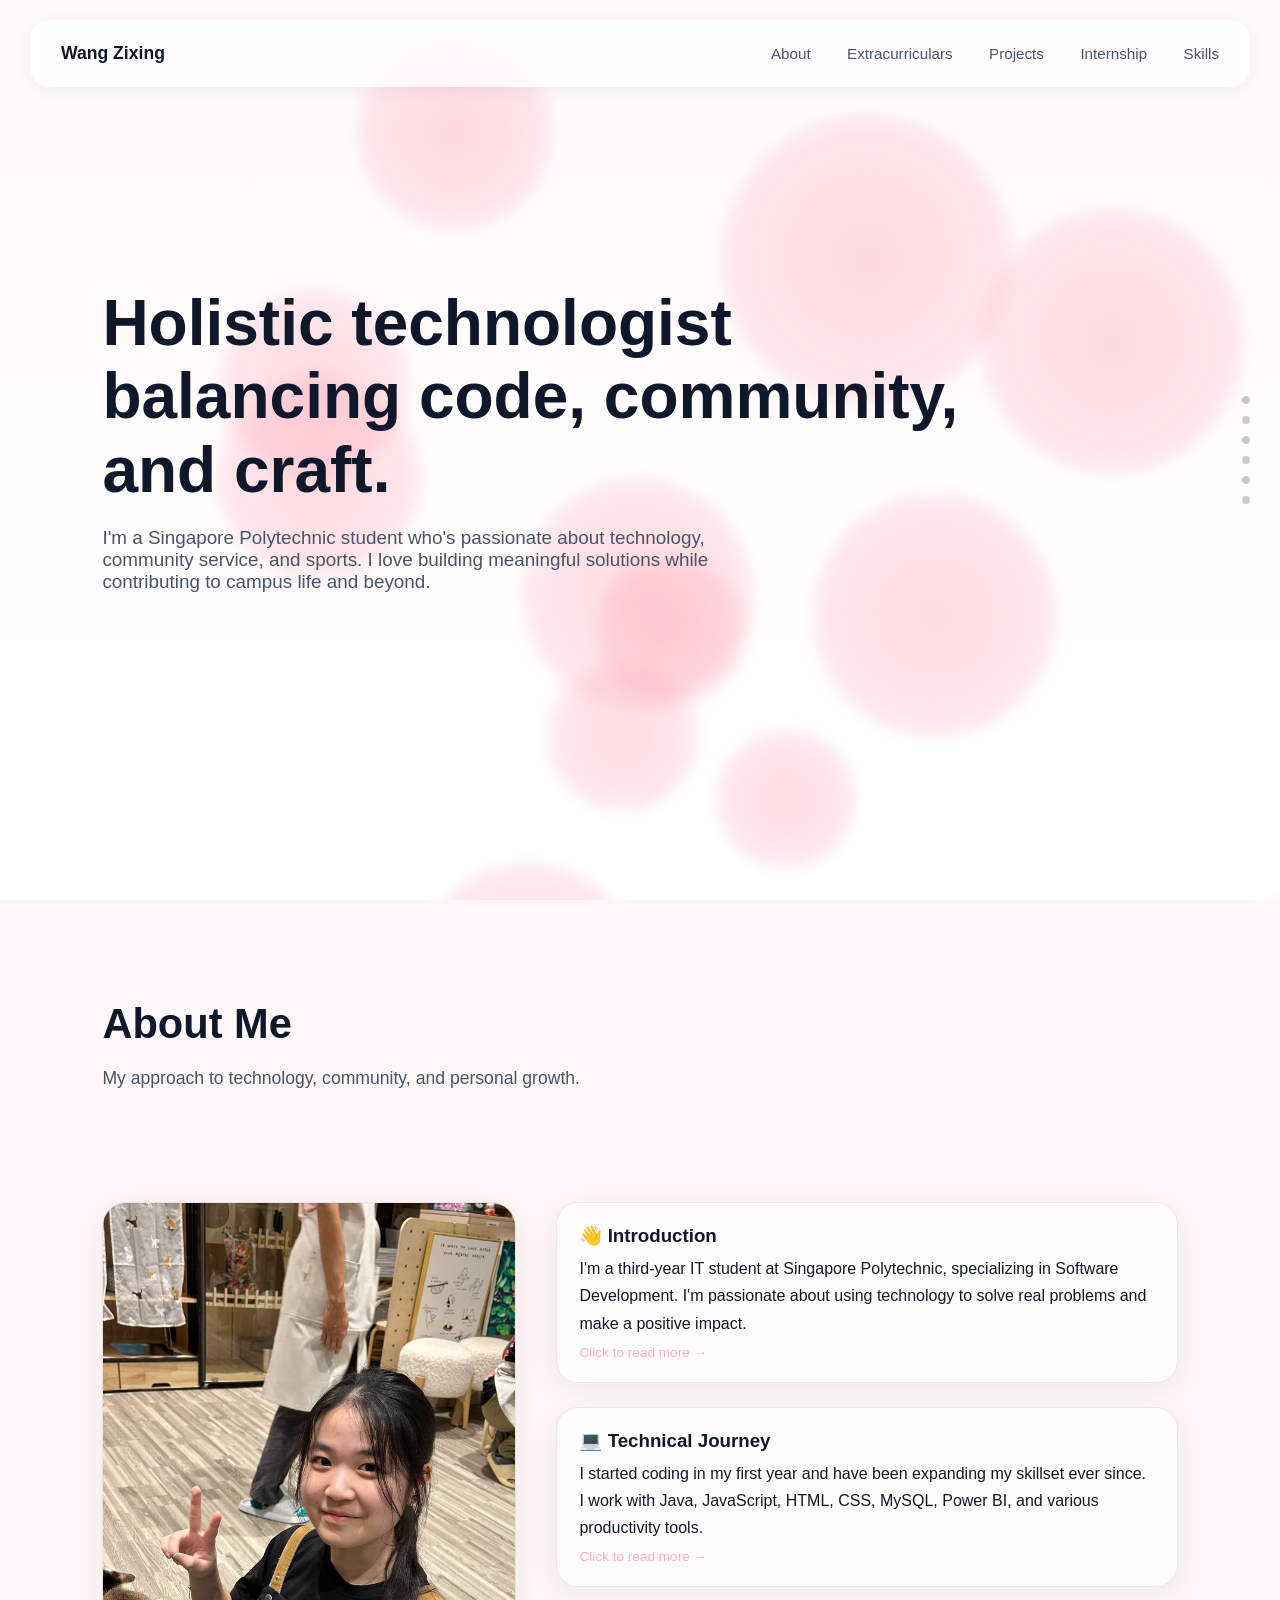
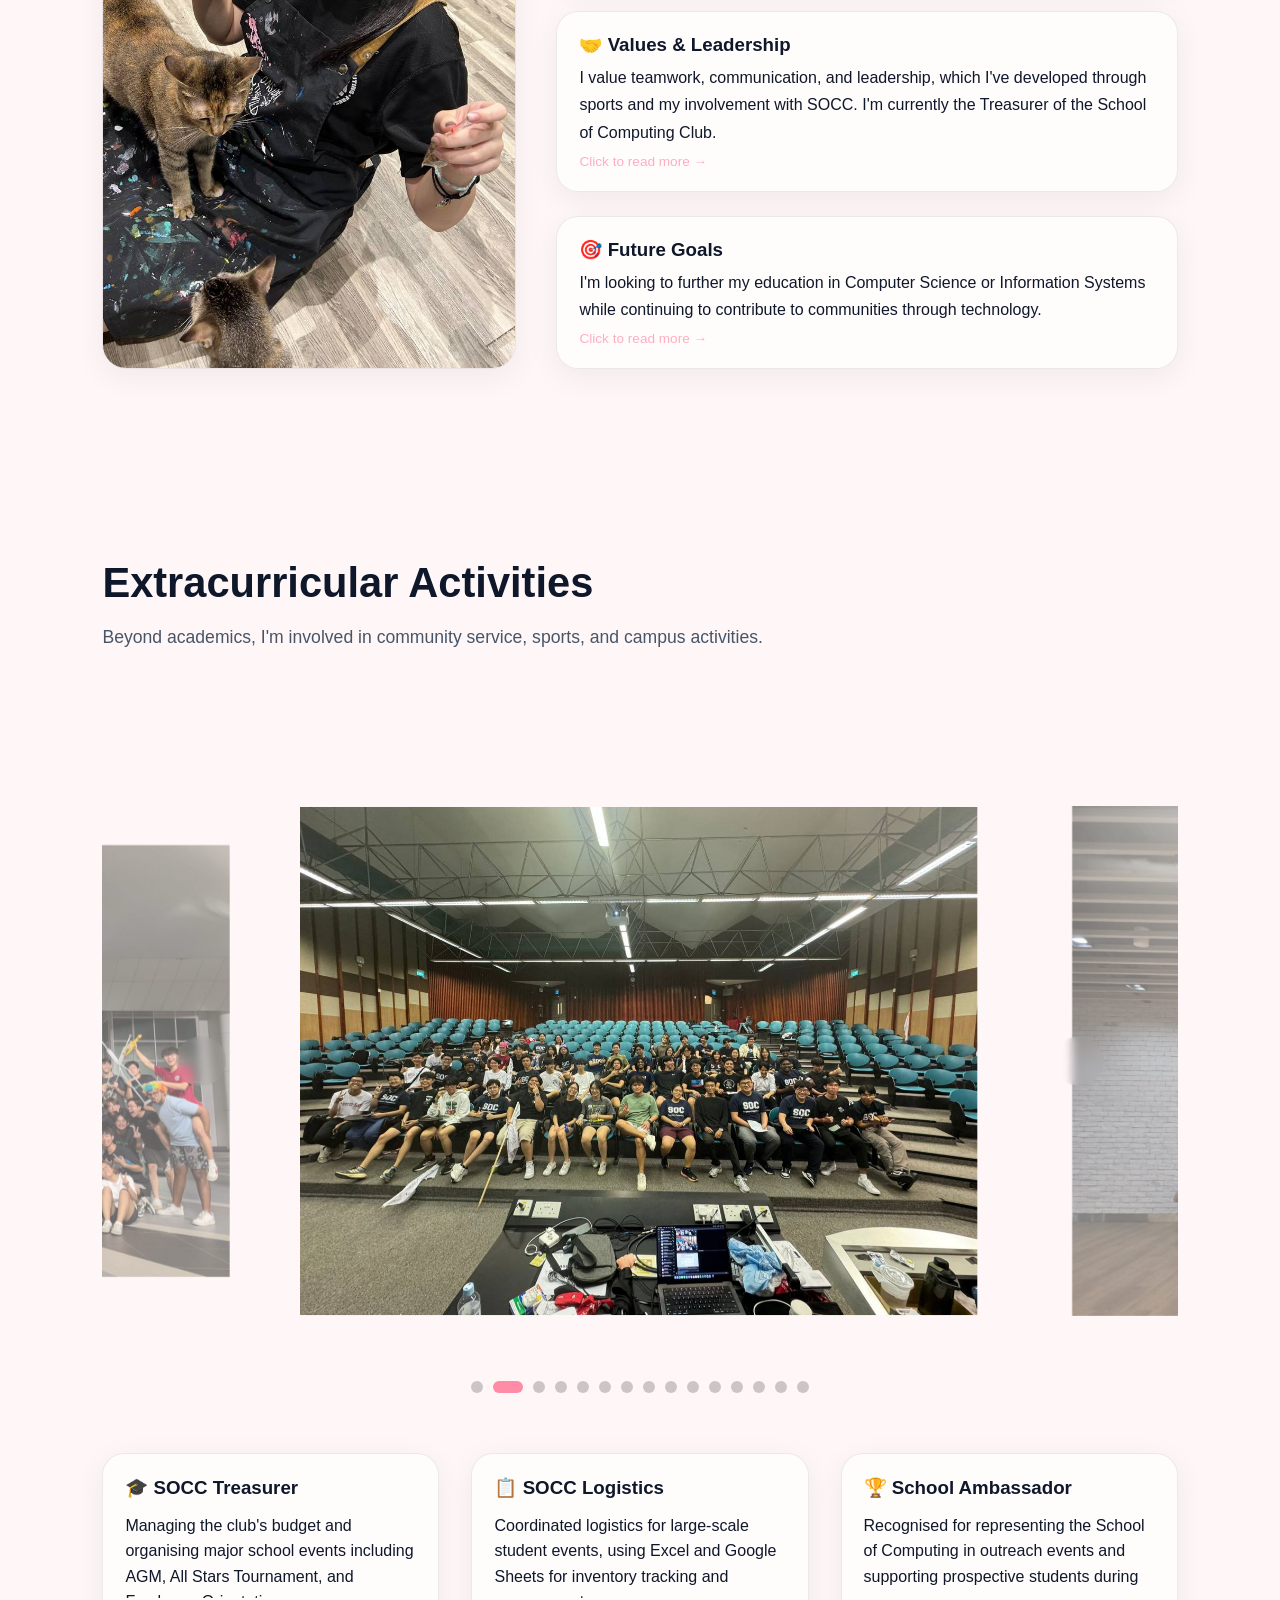
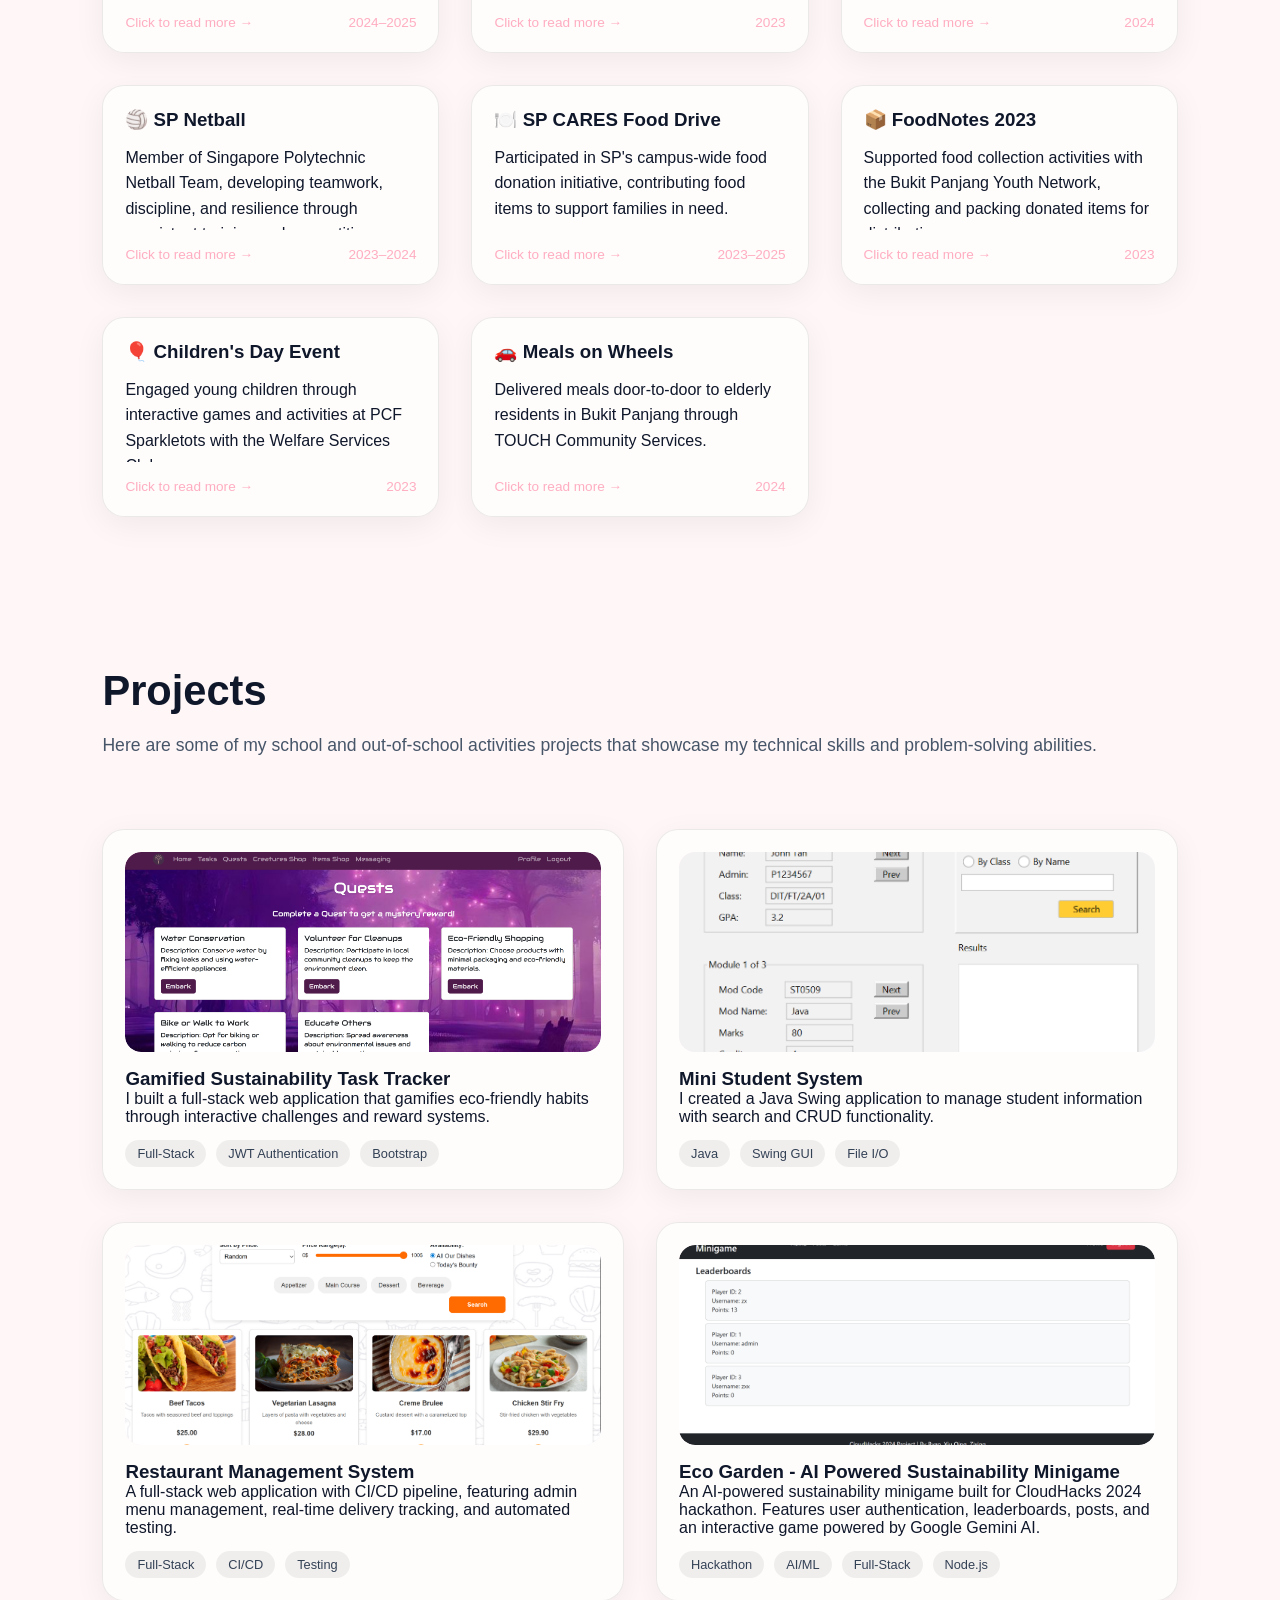
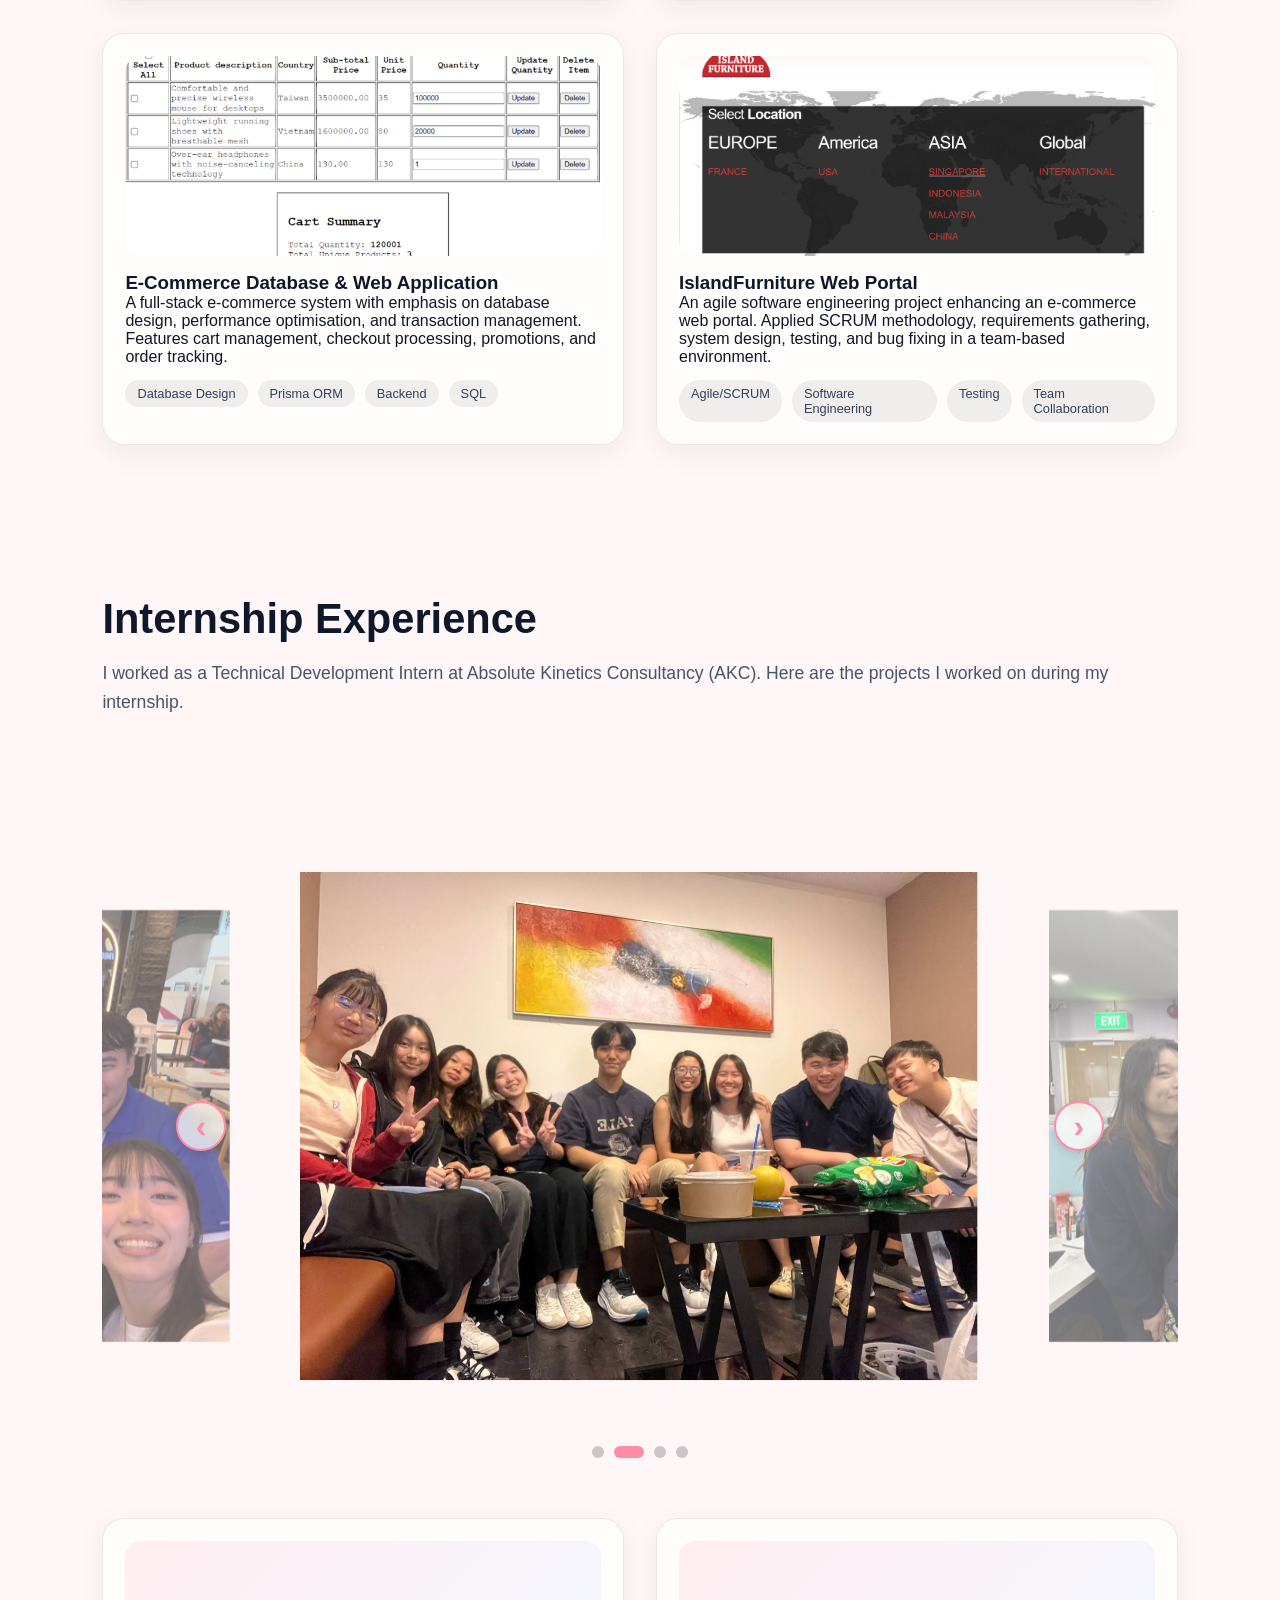
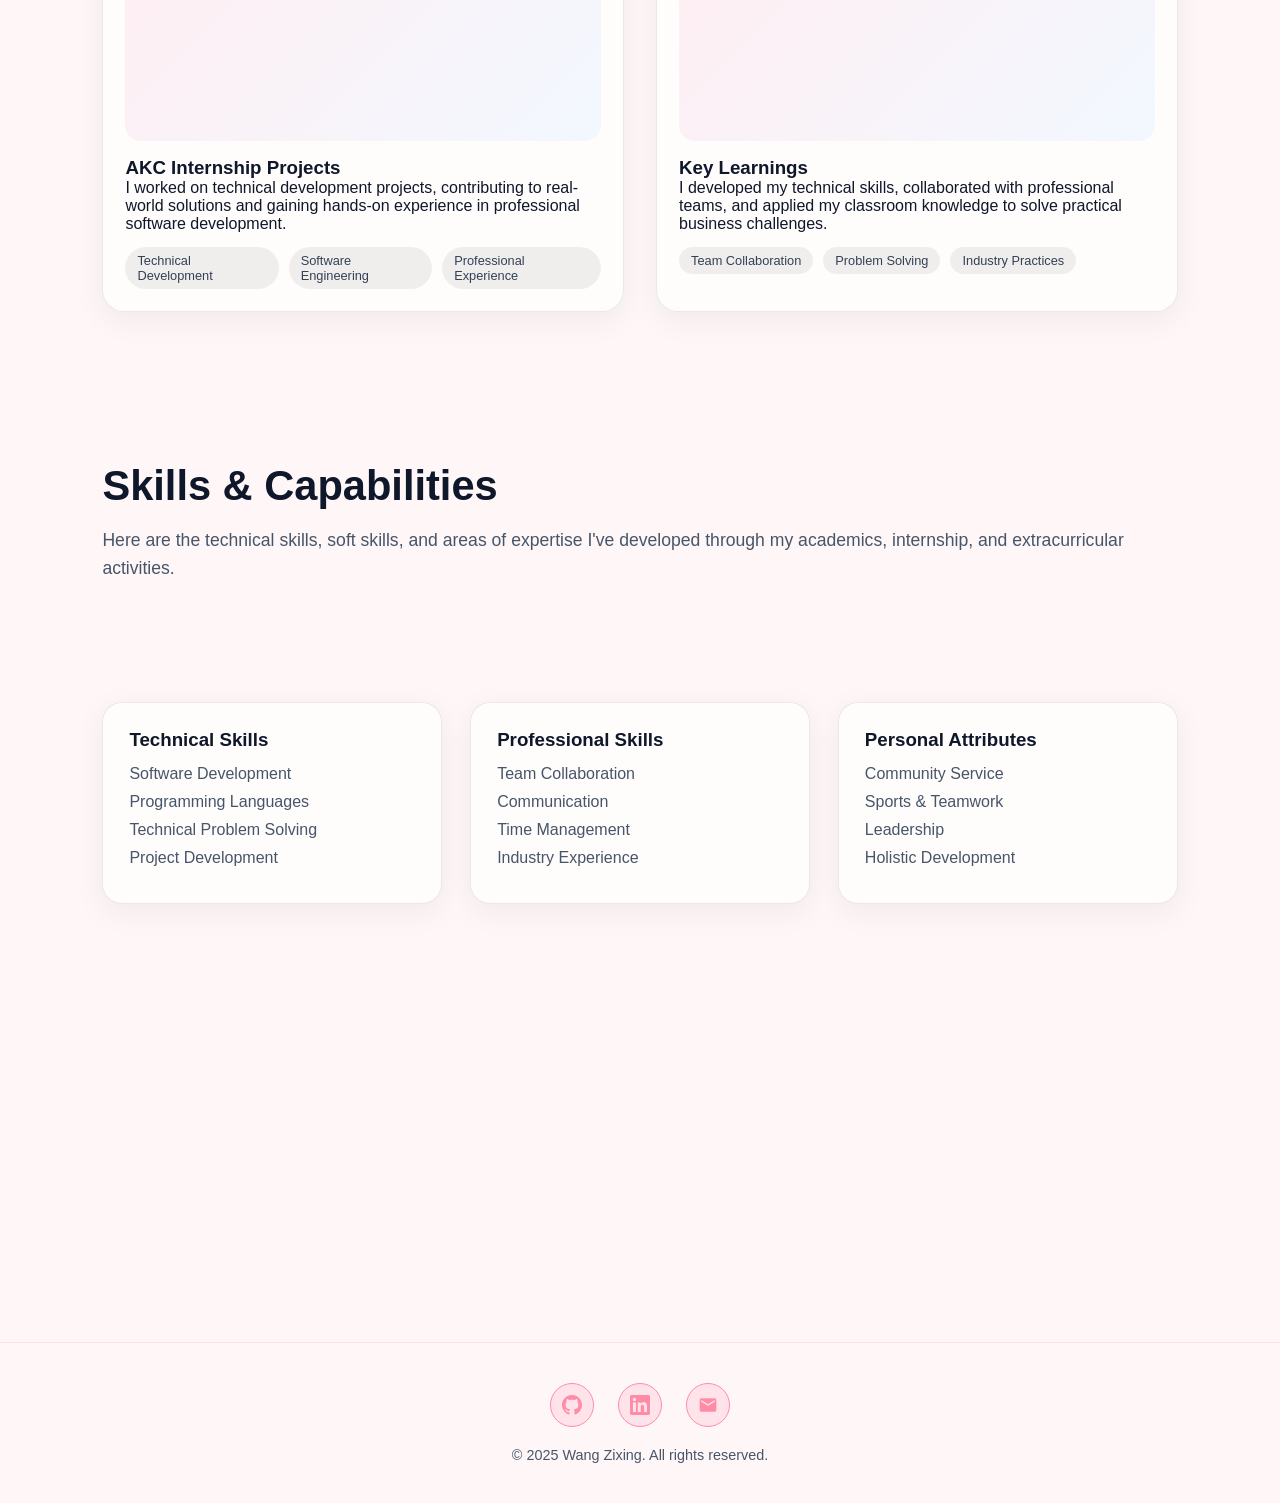
==== commit a806193c: "project5&6" ====
--- a/index.html
+++ b/index.html
@@ -20,7 +20,6 @@
       <a href="#projects">Projects</a>
       <a href="#internship">Internship</a>
       <a href="#skills">Skills</a>
-      <a href="#footer" class="nav-btn">Get in touch</a>
     </div>
   </nav>
 
@@ -203,7 +202,7 @@
   <section id="projects">
     <div class="section-header">
       <div class="section-title">Projects</div>
-      <div class="section-desc">Here are some of my academic and internship projects that showcase my technical skills and problem-solving abilities.</div>
+      <div class="section-desc">Here are some of my school and out-of-school activities projects that showcase my technical skills and problem-solving abilities.</div>
     </div>
 
     <!-- Project Details Modal -->
@@ -285,13 +284,41 @@
           <div class="tag">Node.js</div>
         </div>
       </a>
+
+      <a href="project5.html" class="work-card" style="text-decoration: none; color: inherit; display: block;">
+        <div class="work-thumb">
+          <img src="images/projects/project5.png" alt="E-Commerce Database & Web Application" onerror="this.style.display='none';" />
+        </div>
+        <h3>E-Commerce Database & Web Application</h3>
+        <p>A full-stack e-commerce system with emphasis on database design, performance optimisation, and transaction management. Features cart management, checkout processing, promotions, and order tracking.</p>
+        <div class="tags">
+          <div class="tag">Database Design</div>
+          <div class="tag">Prisma ORM</div>
+          <div class="tag">Backend</div>
+          <div class="tag">SQL</div>
+        </div>
+      </a>
+
+      <a href="project6.html" class="work-card" style="text-decoration: none; color: inherit; display: block;">
+        <div class="work-thumb">
+          <img src="images/projects/project6.png" alt="IslandFurniture Web Portal" onerror="this.style.display='none';" />
+        </div>
+        <h3>IslandFurniture Web Portal</h3>
+        <p>An agile software engineering project enhancing an e-commerce web portal. Applied SCRUM methodology, requirements gathering, system design, testing, and bug fixing in a team-based environment.</p>
+        <div class="tags">
+          <div class="tag">Agile/SCRUM</div>
+          <div class="tag">Software Engineering</div>
+          <div class="tag">Testing</div>
+          <div class="tag">Team Collaboration</div>
+        </div>
+      </a>
     </div>
   </section>
 
   <section id="internship">
     <div class="section-header">
       <div class="section-title">Internship Experience</div>
-      <div class="section-desc">I worked as a Technical Development Intern at Absolute Kinetics Consultancy (AKC)</div>
+      <div class="section-desc">I worked as a Technical Development Intern at Absolute Kinetics Consultancy (AKC). Here are the projects I worked on during my internship.</div>
     </div>
 
     <!-- Image Carousel -->
@@ -302,7 +329,6 @@
           <div class="carousel-slide"><img src="images/internship/1.jpg" alt="Internship image 1" onerror="this.style.display='none'" /></div>
           <div class="carousel-slide"><img src="images/internship/2.jpg" alt="Internship image 2" onerror="this.style.display='none'" /></div>
           <div class="carousel-slide"><img src="images/internship/3.jpg" alt="Internship image 3" onerror="this.style.display='none'" /></div>
-          <div class="carousel-slide"><img src="images/internship/4.jpg" alt="Internship image 4" onerror="this.style.display='none'" /></div>
           <div class="carousel-slide"><img src="images/internship/5.jpg" alt="Internship image 5" onerror="this.style.display='none'" /></div>
         </div>
         <button class="carousel-btn carousel-btn-next" aria-label="Next image">›</button>
--- a/css/style.css
+++ b/css/style.css
@@ -409,6 +409,12 @@
   gap: 32px;
 }
 
+/* Projects section: 2 cards per row */
+#projects .work-grid {
+  grid-template-columns: repeat(2, 1fr);
+  gap: 32px;
+}
+
 .work-card {
   background: var(--card-bg);
   padding: 22px;
@@ -497,7 +503,7 @@
 }
 
 .work-thumb {
-  height: 160px;
+  height: 200px;
   border-radius: 16px;
   background: linear-gradient(135deg, #ffeef2, #f2f8ff);
   margin-bottom: 16px;
@@ -1105,6 +1111,10 @@
     gap: 20px;
   }
 
+  /* Projects section: 1 card per row on mobile */
+  #projects .work-grid {
+    grid-template-columns: 1fr;
+  }
 
   /* Modal adjustments */
   .project-modal-content {
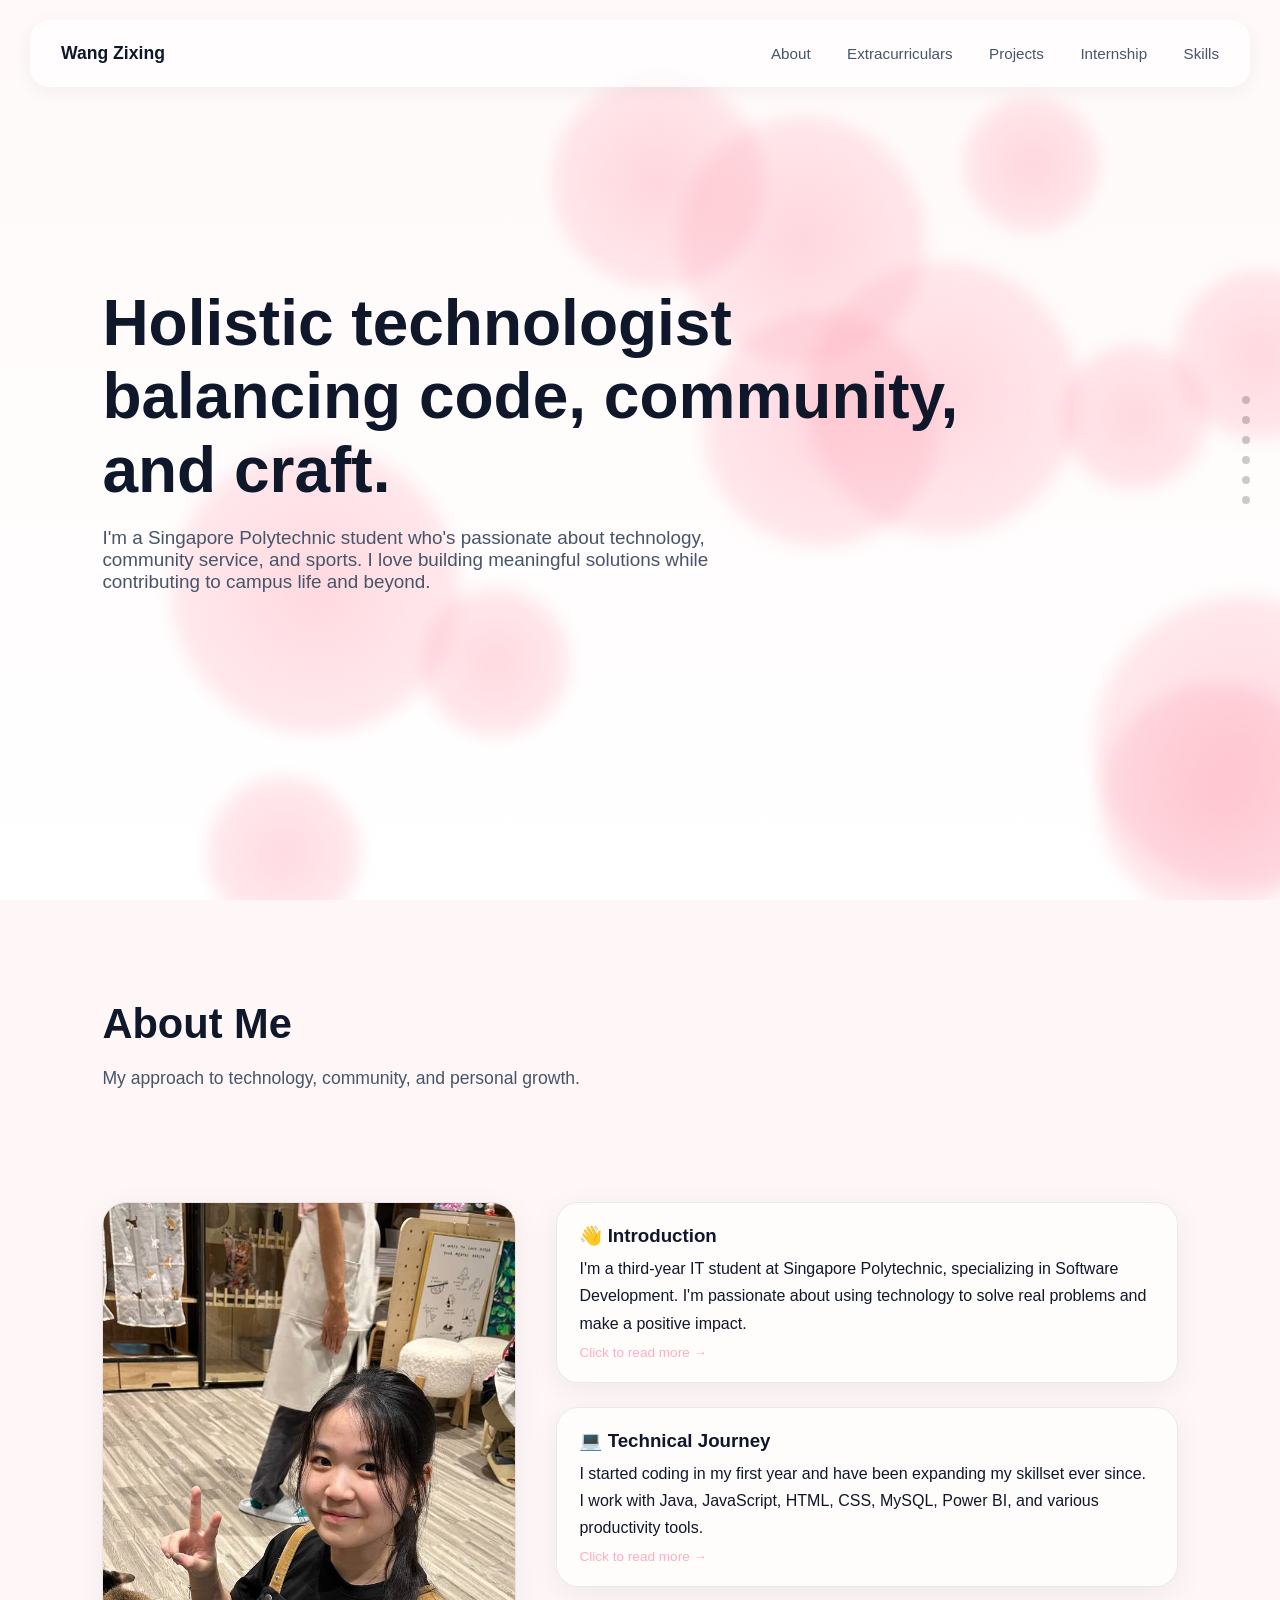
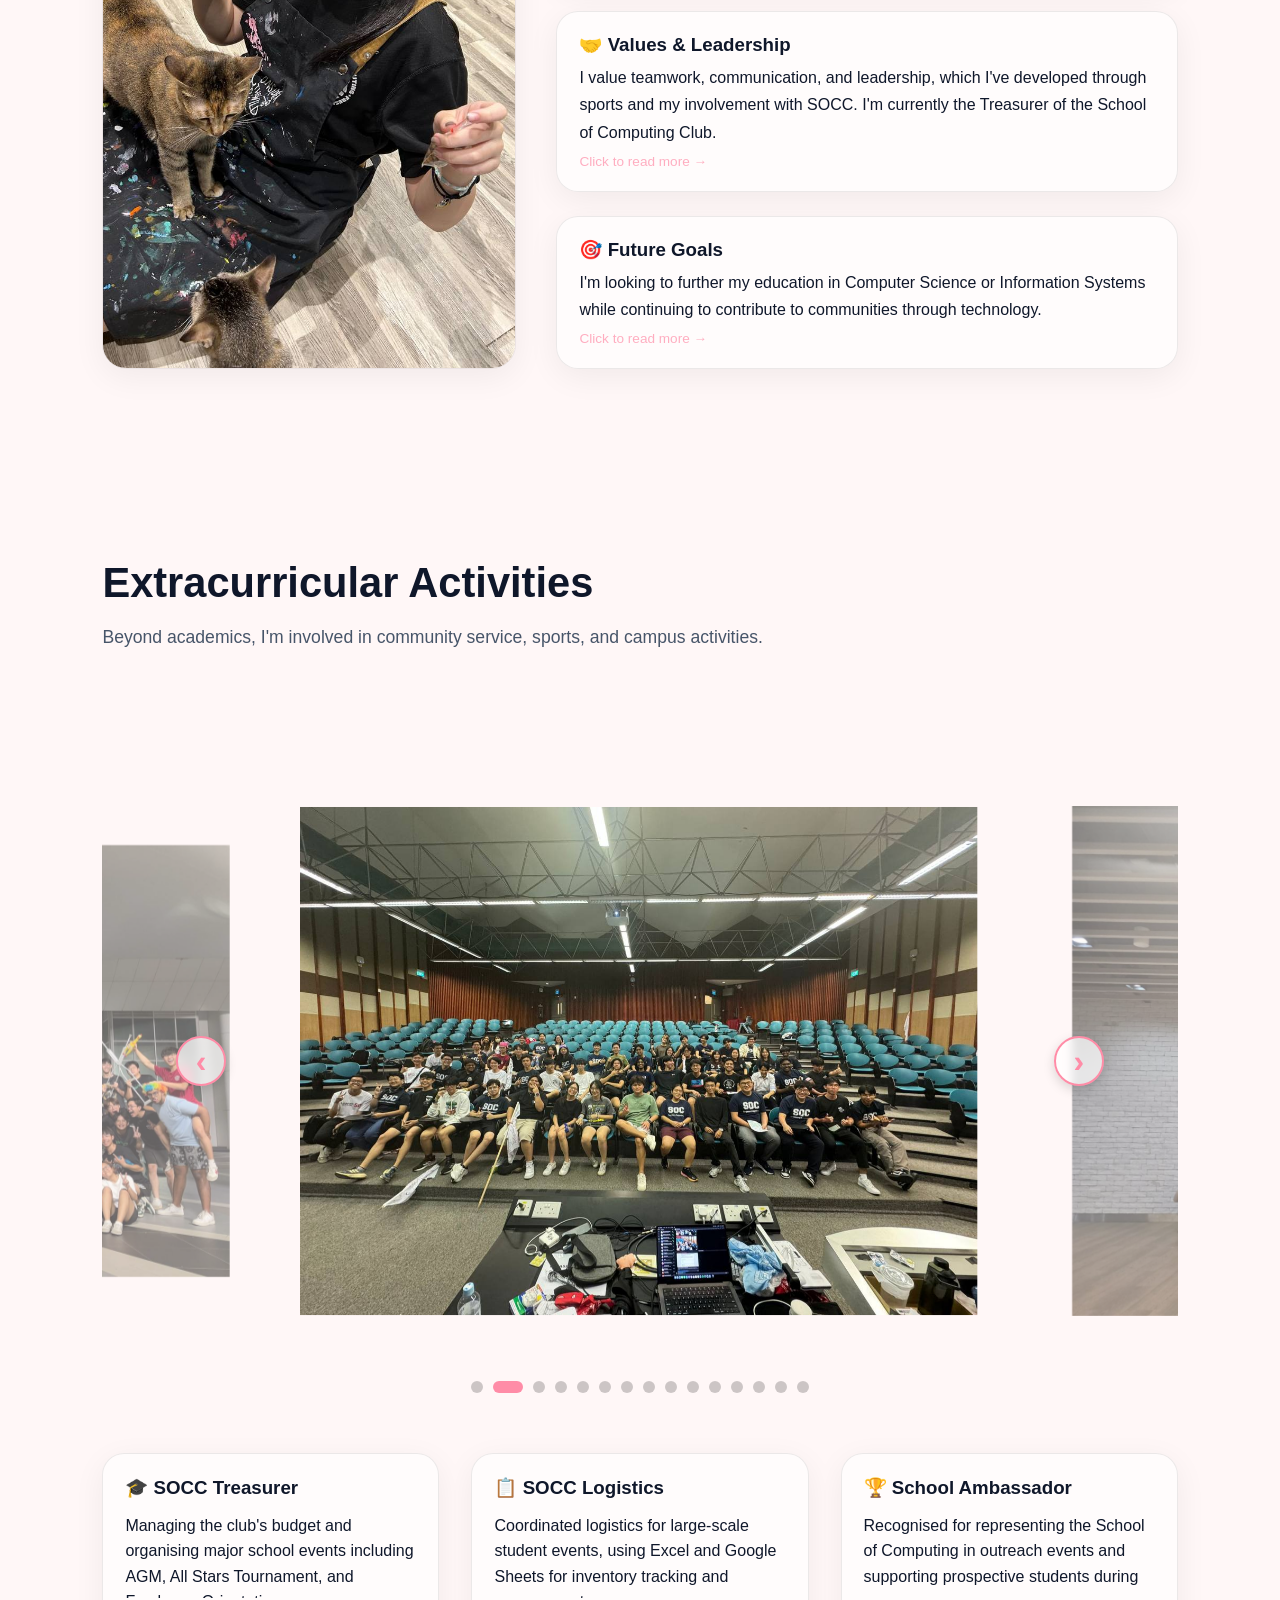
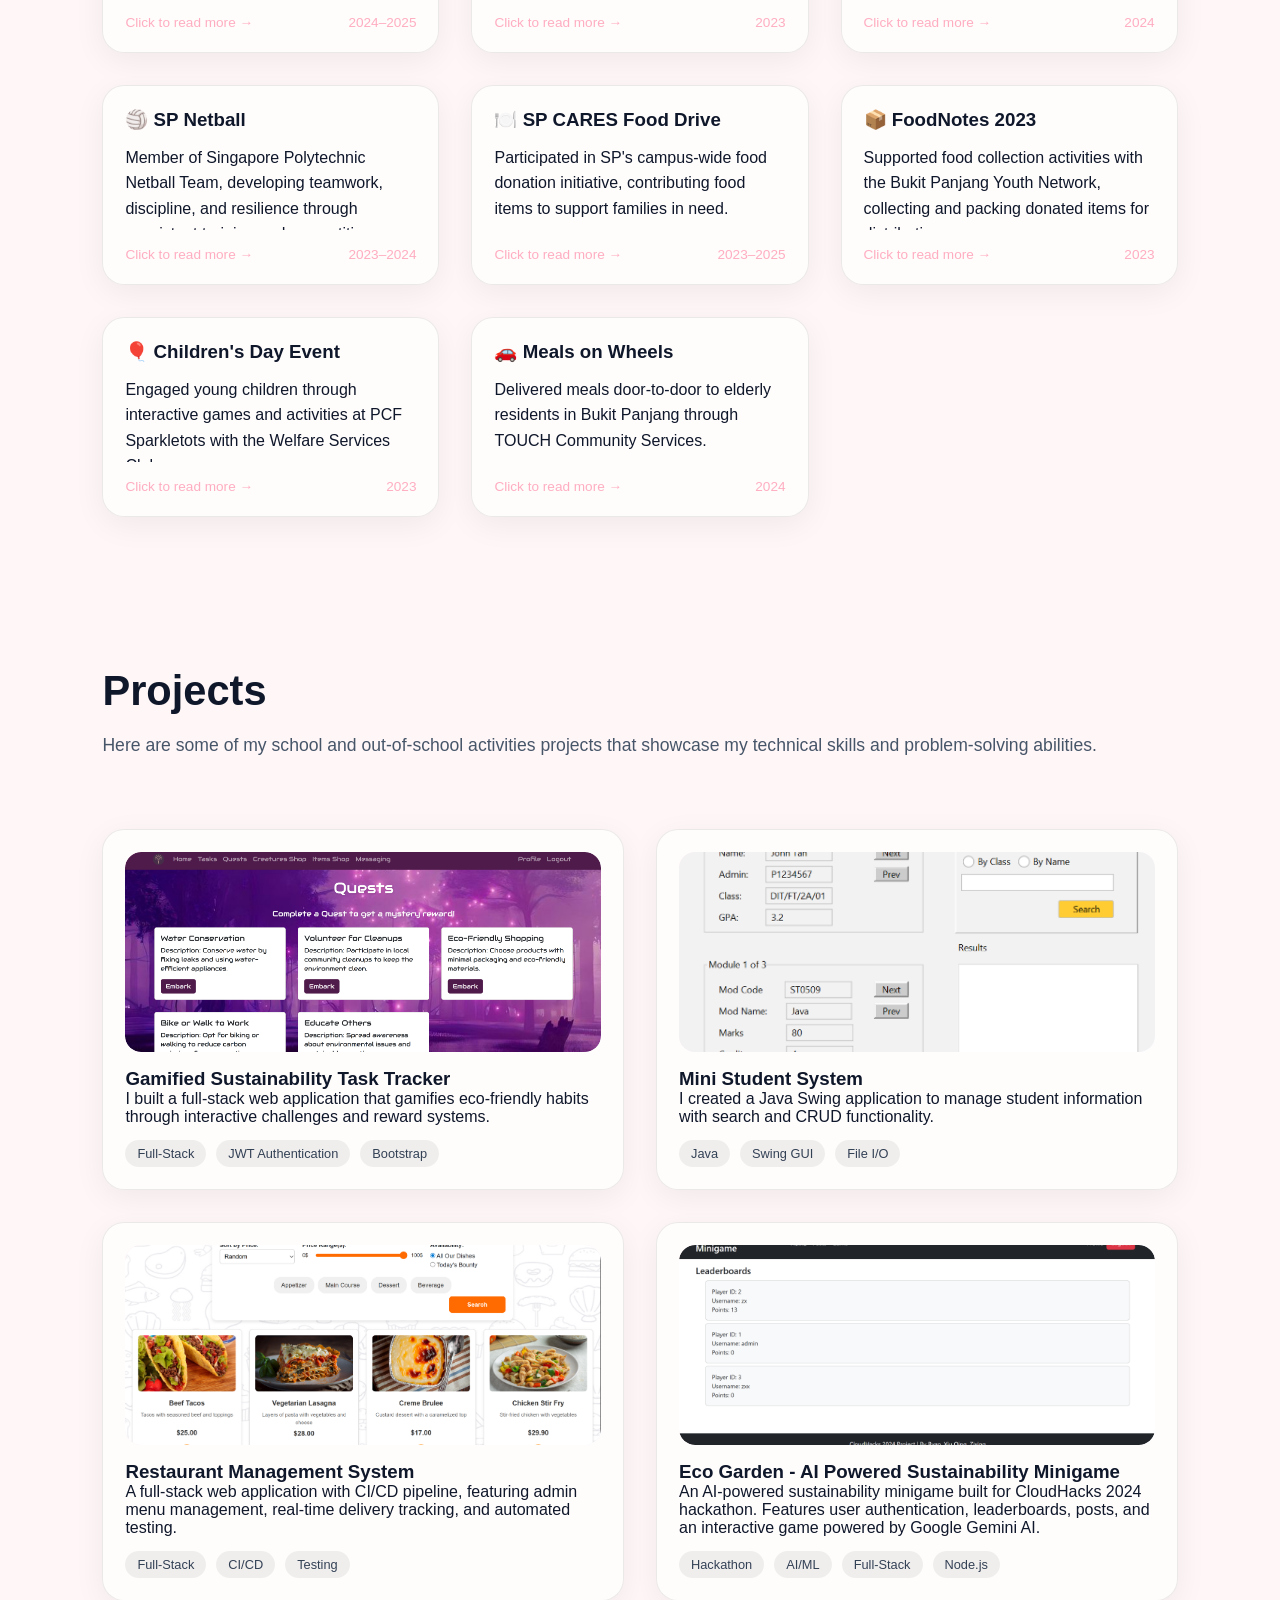
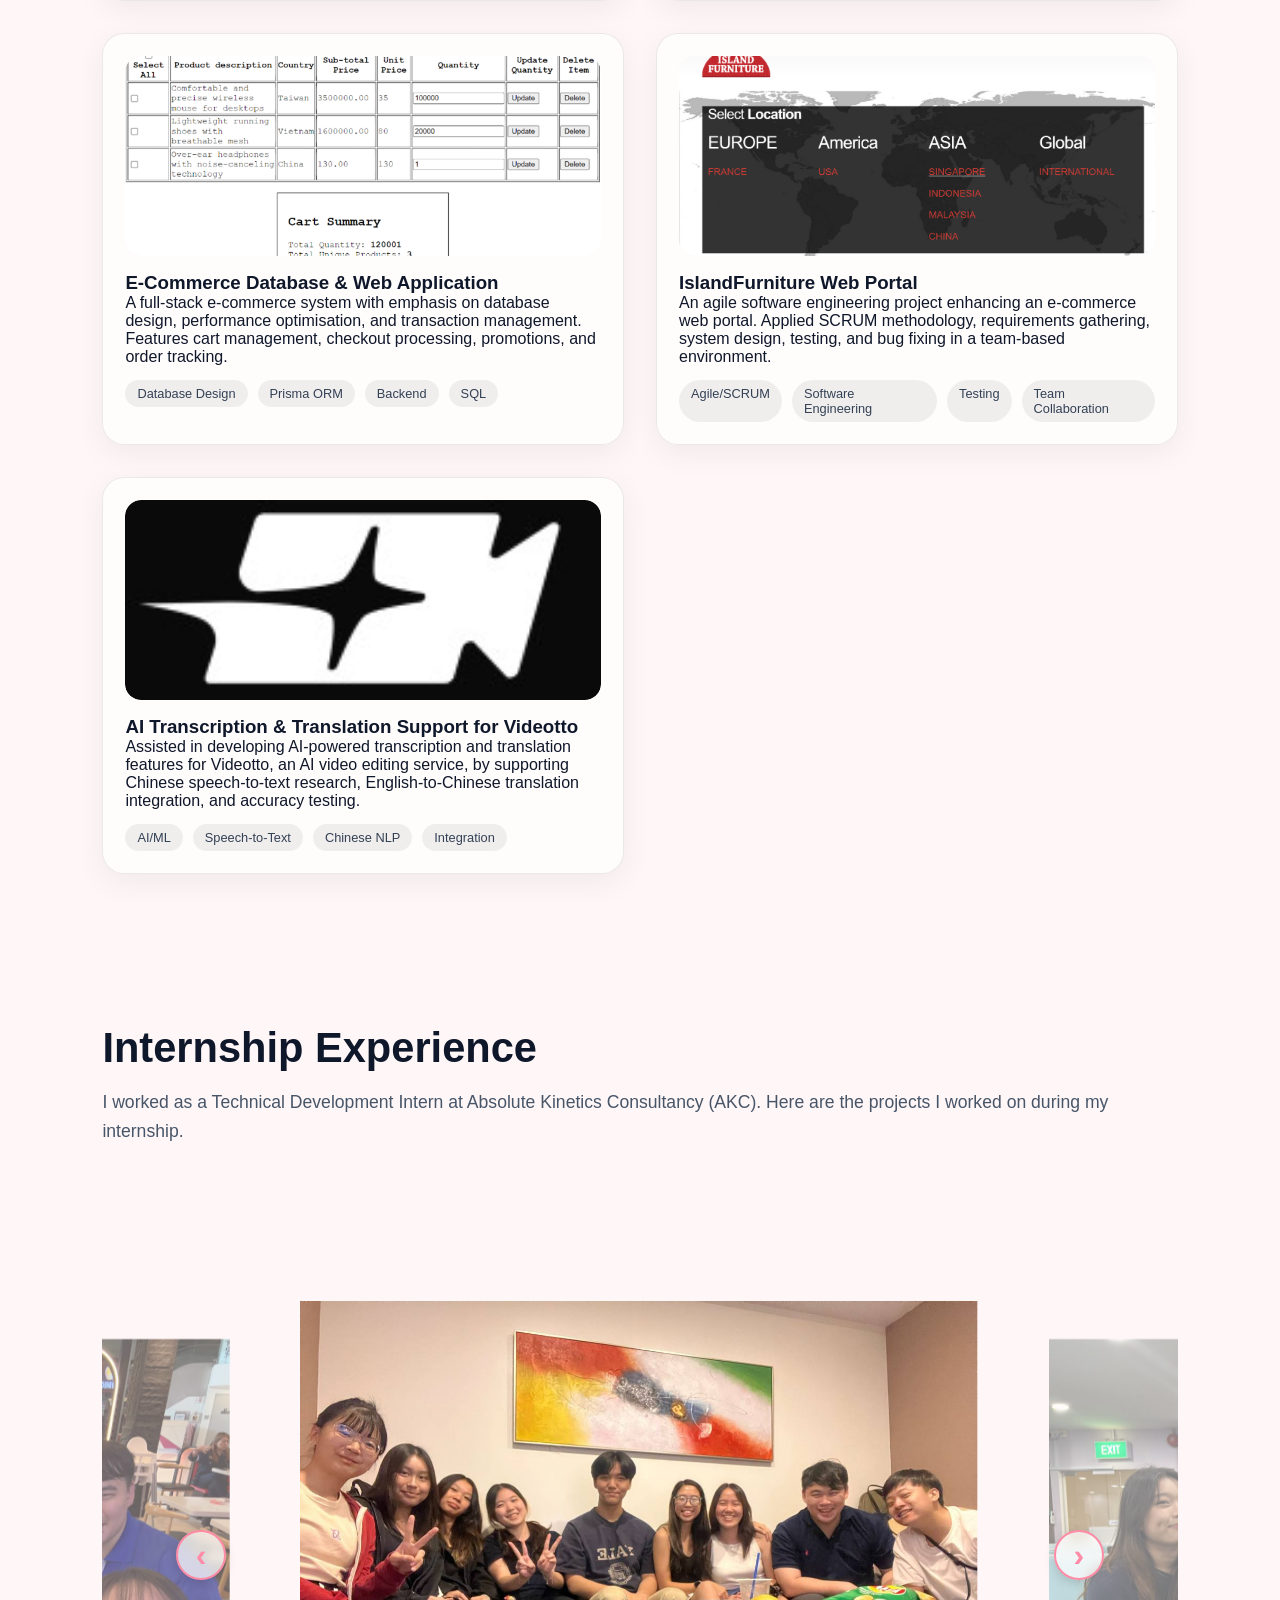
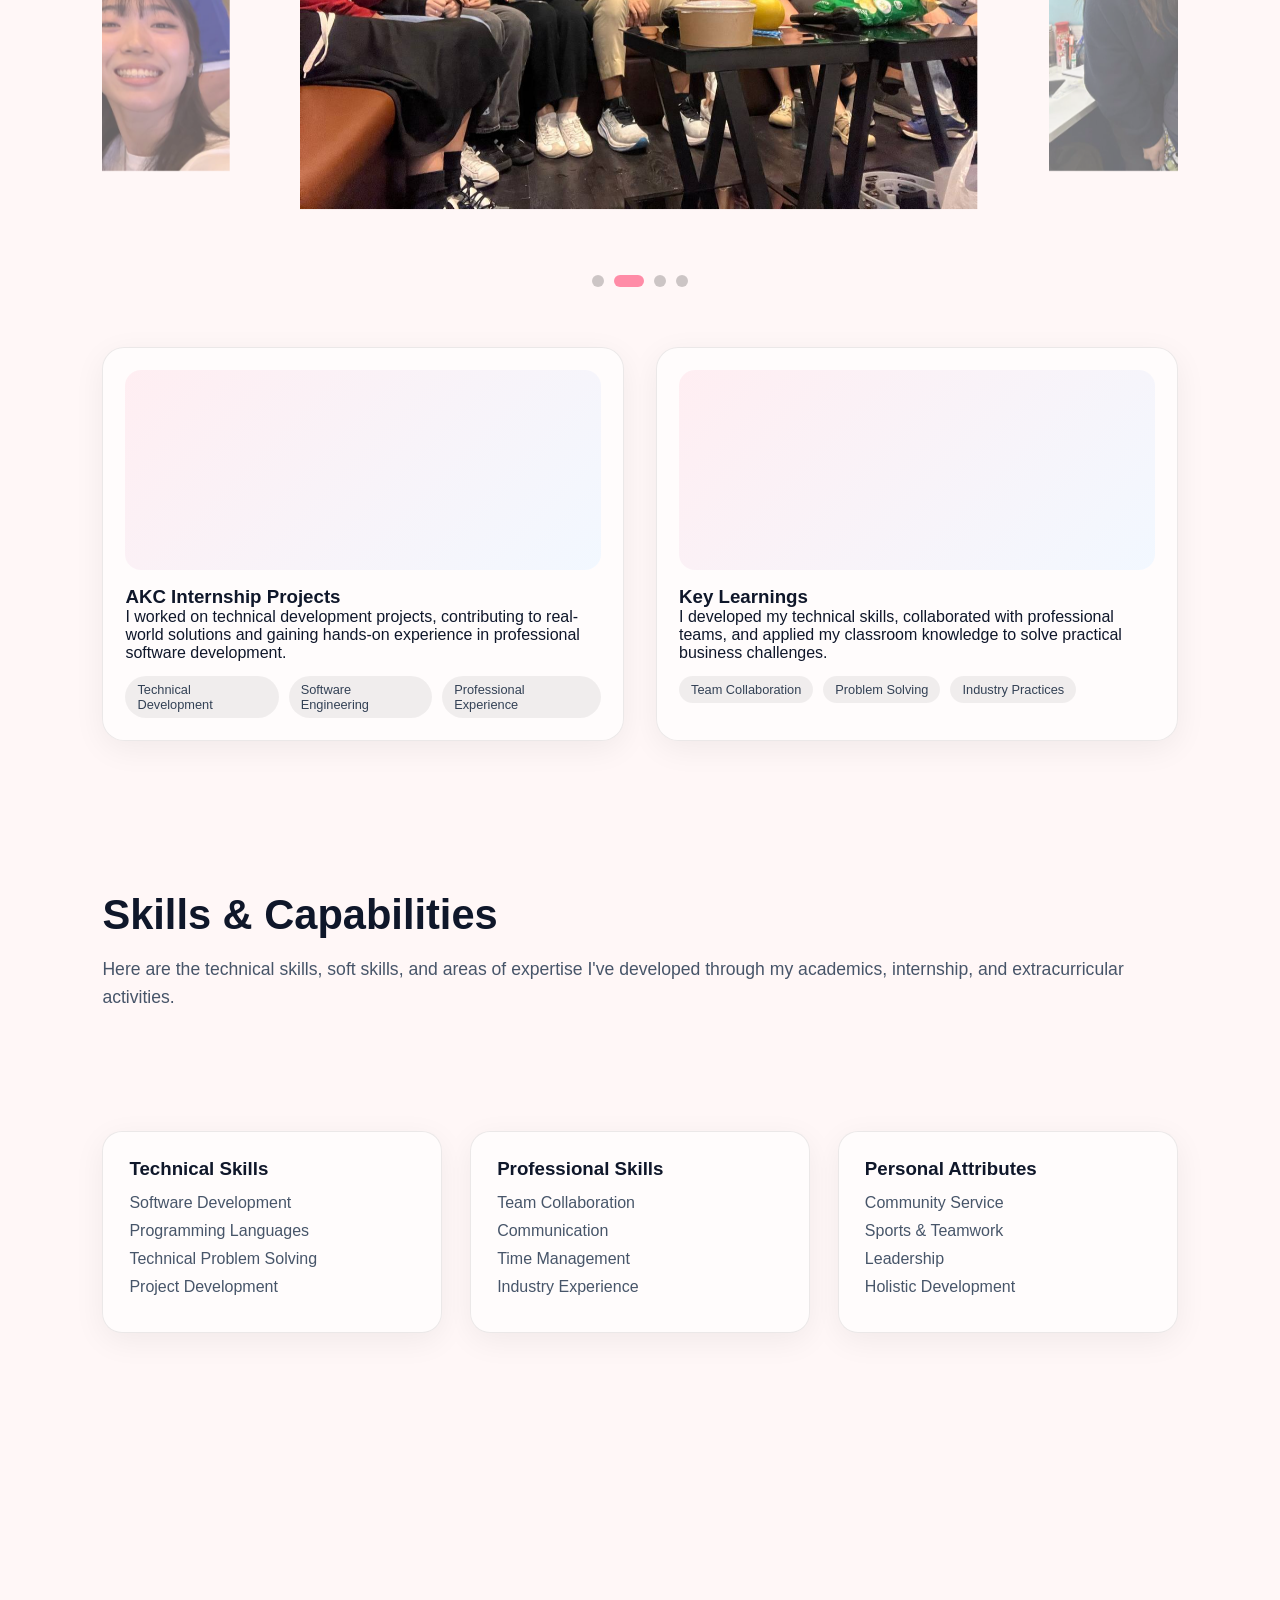
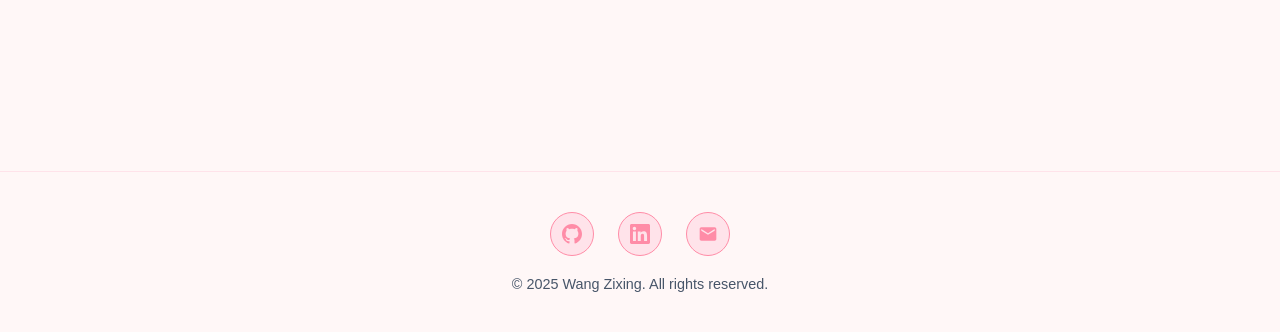
==== commit 64358d3f: "project7" ====
--- a/index.html
+++ b/index.html
@@ -312,6 +312,20 @@
           <div class="tag">Team Collaboration</div>
         </div>
       </a>
+
+      <a href="project7.html" class="work-card" style="text-decoration: none; color: inherit; display: block;">
+        <div class="work-thumb">
+          <img src="images/projects/project7.png" alt="AI Transcription & Translation Support for Videotto" onerror="this.style.display='none';" />
+        </div>
+        <h3>AI Transcription & Translation Support for Videotto</h3>
+        <p>Assisted in developing AI-powered transcription and translation features for Videotto, an AI video editing service, by supporting Chinese speech-to-text research, English-to-Chinese translation integration, and accuracy testing.</p>
+        <div class="tags">
+          <div class="tag">AI/ML</div>
+          <div class="tag">Speech-to-Text</div>
+          <div class="tag">Chinese NLP</div>
+          <div class="tag">Integration</div>
+        </div>
+      </a>
     </div>
   </section>
 
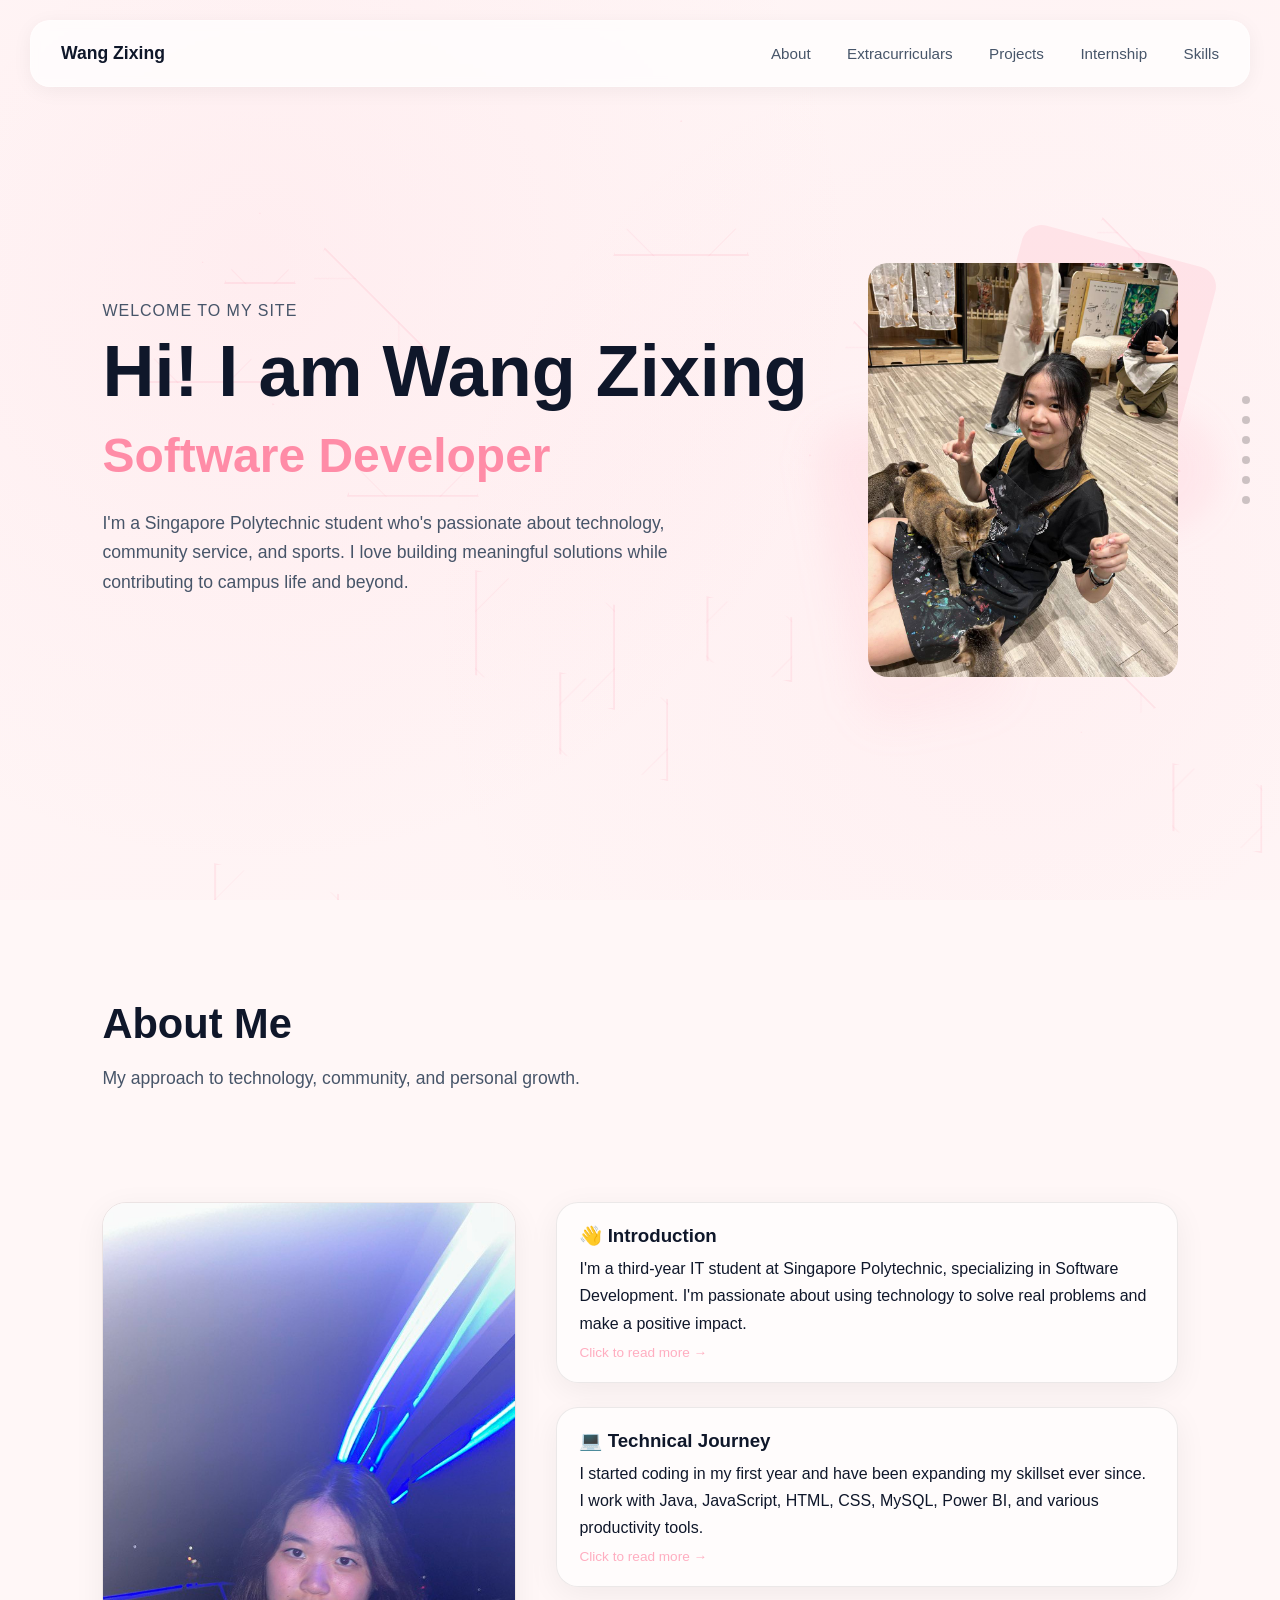
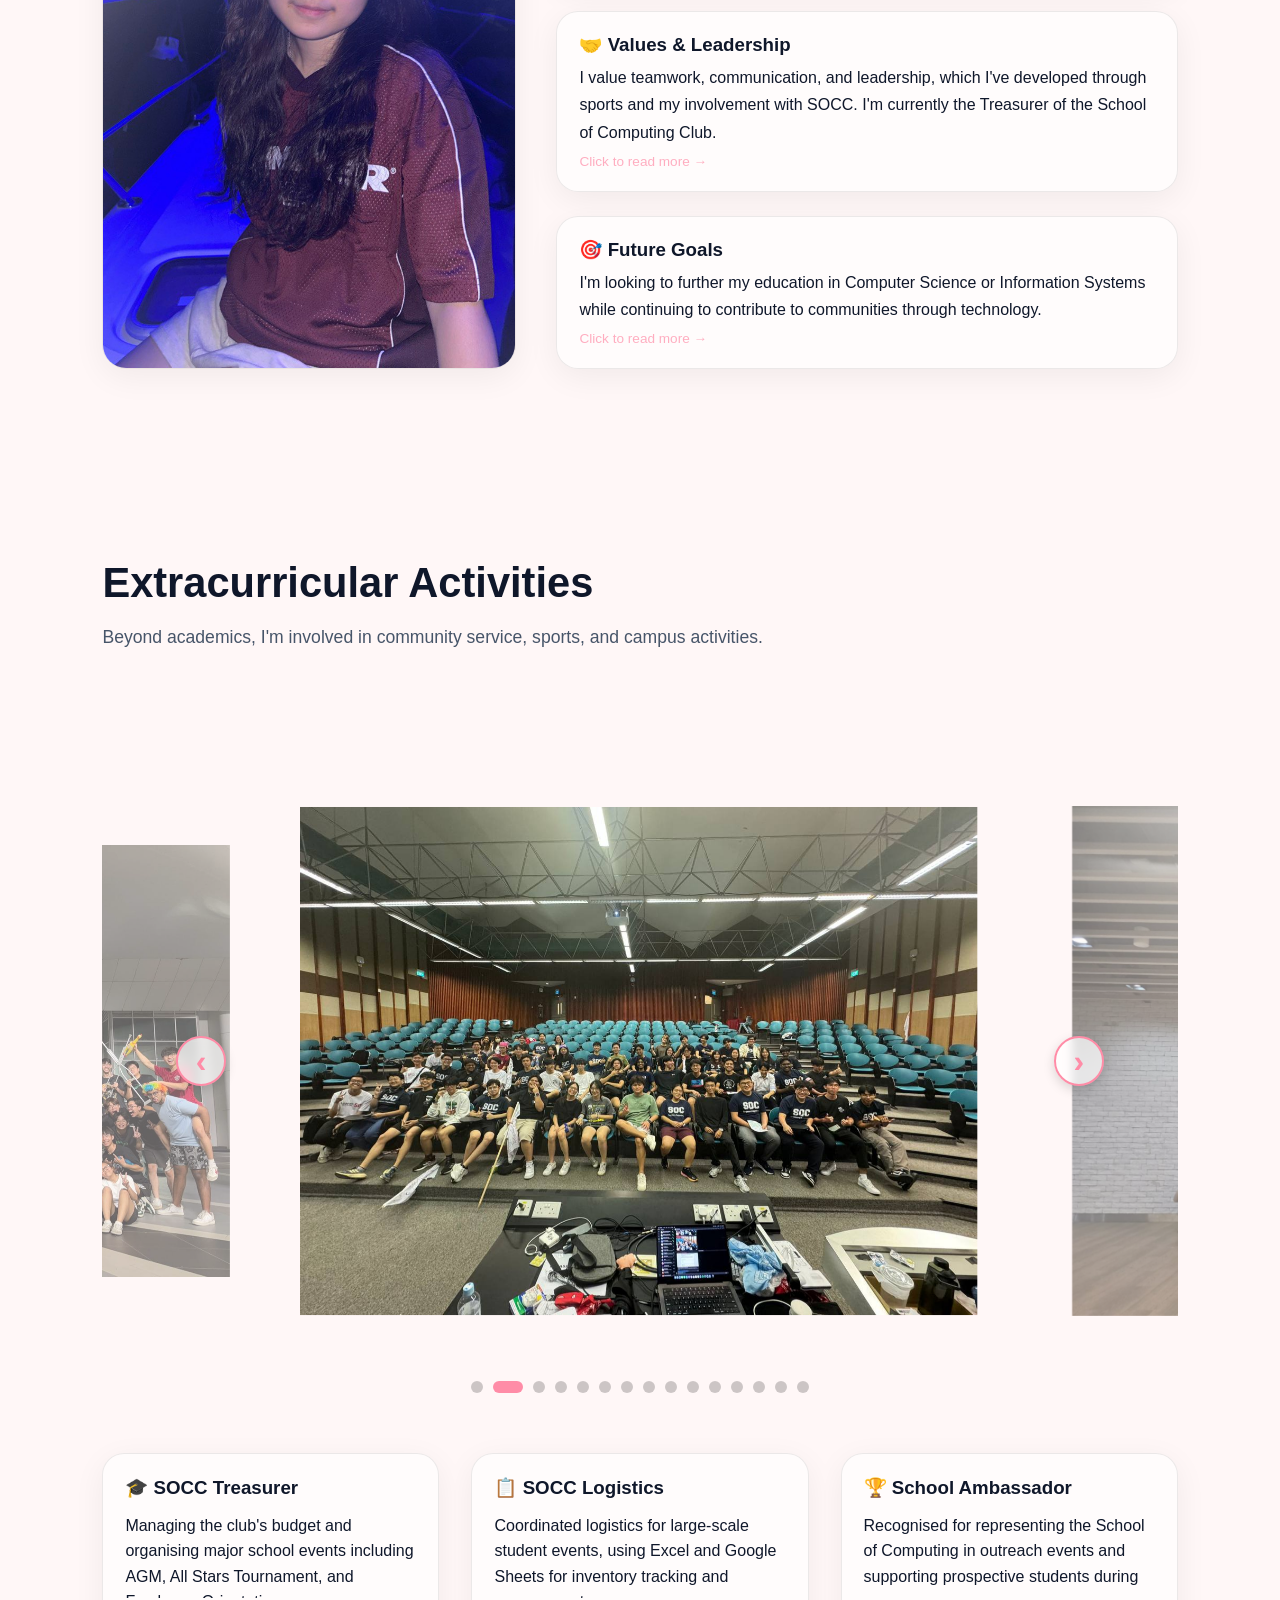
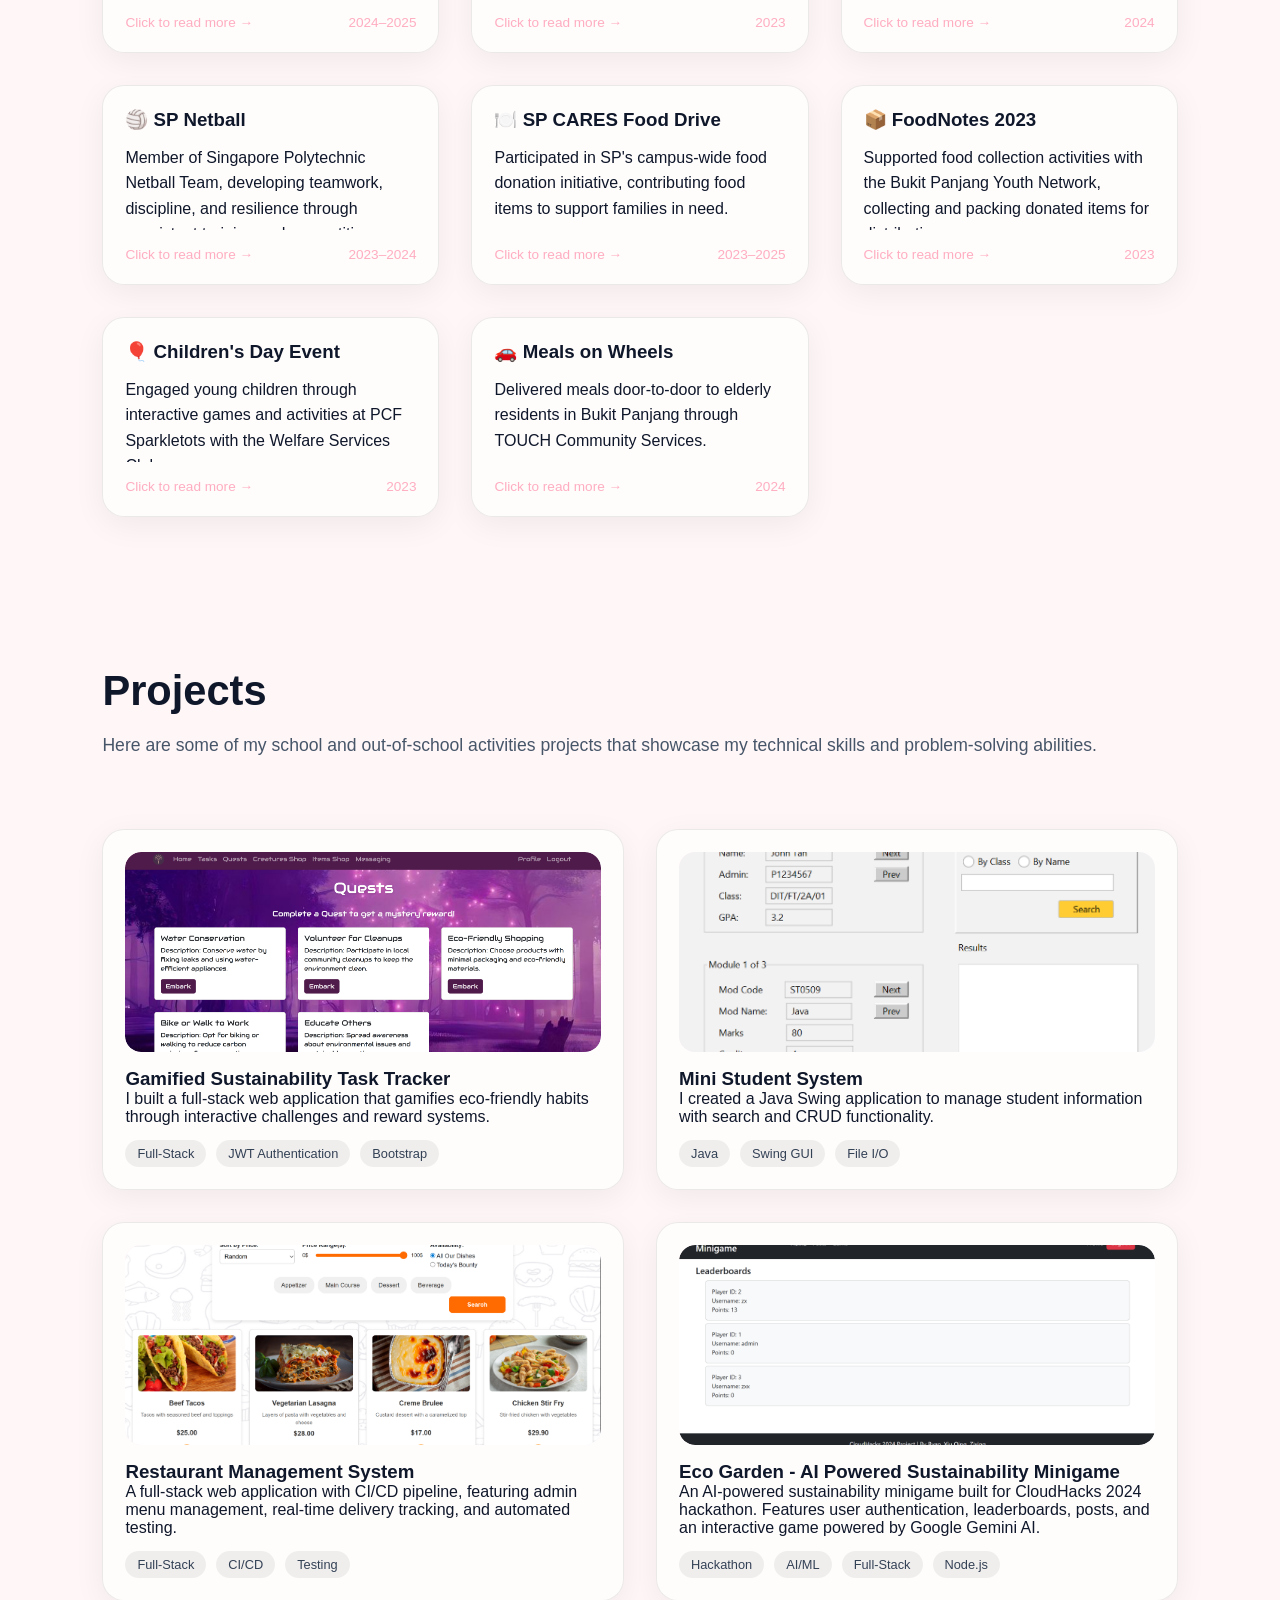
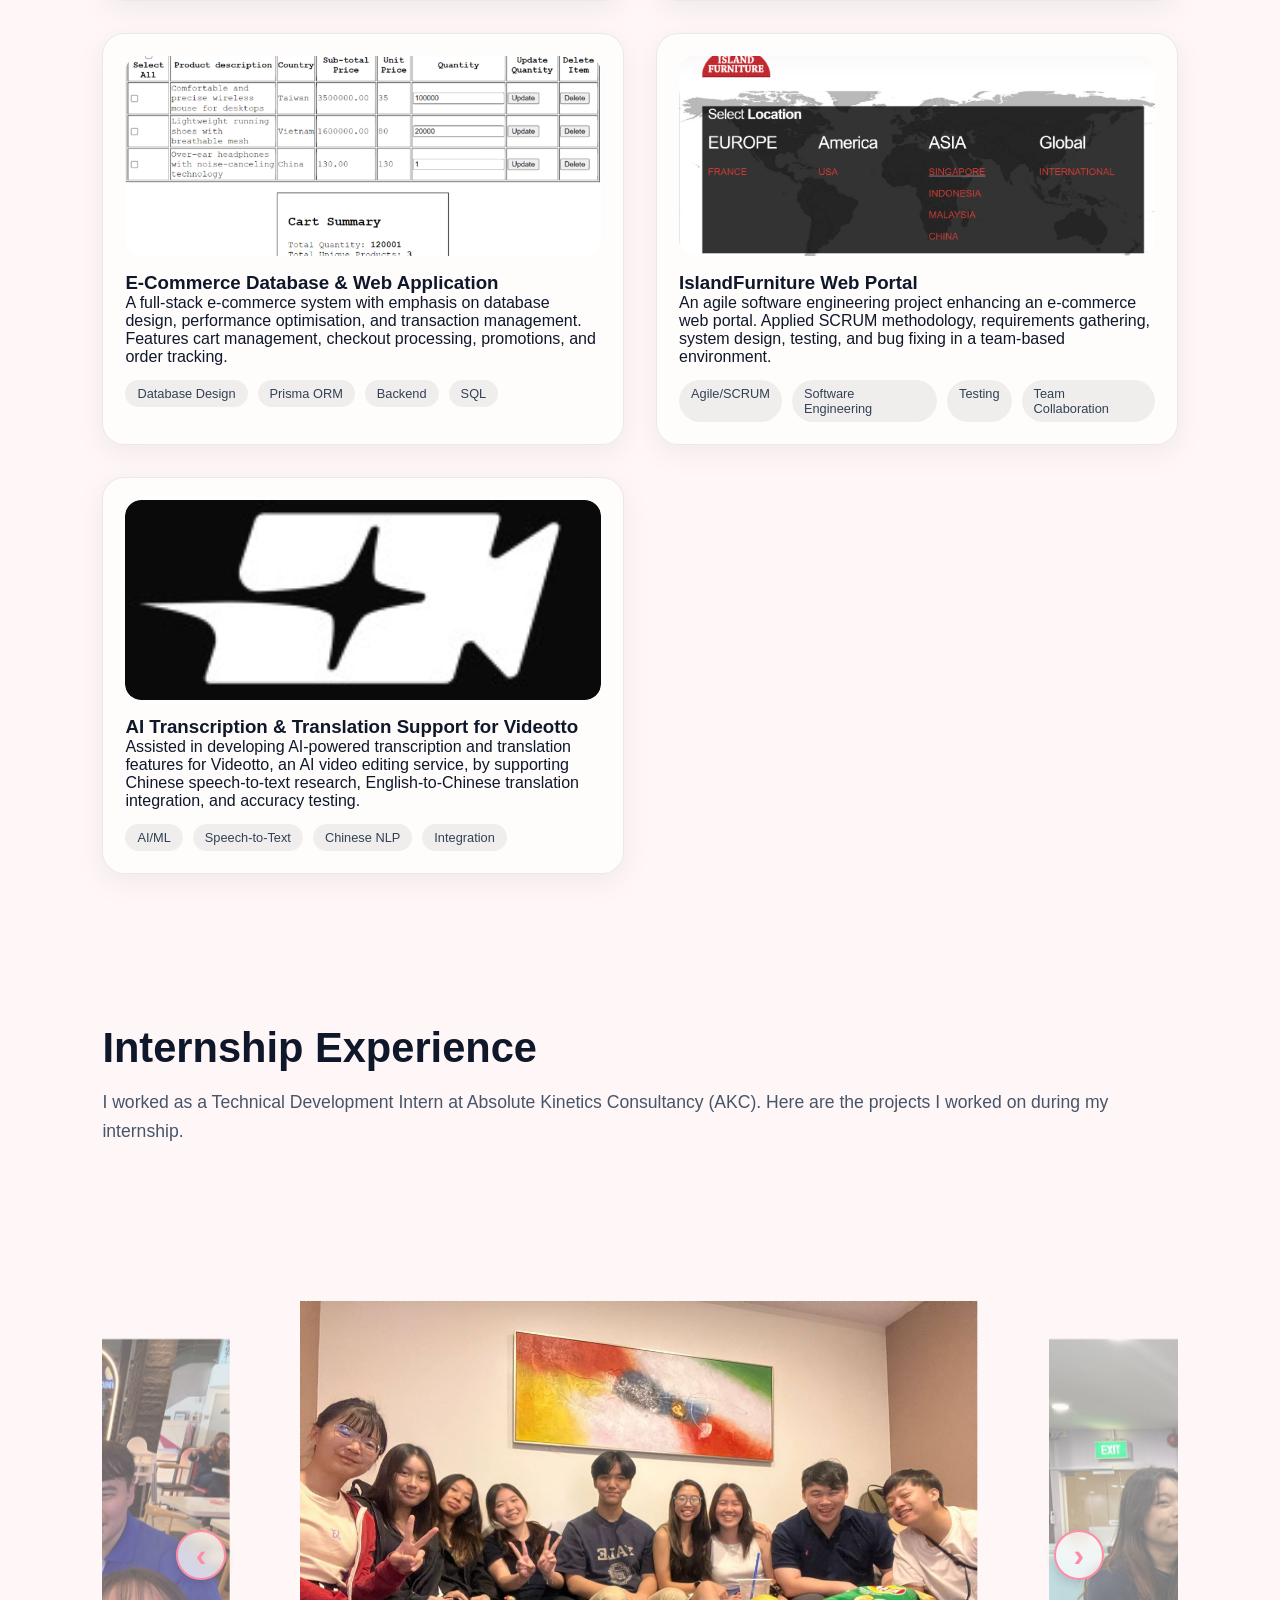
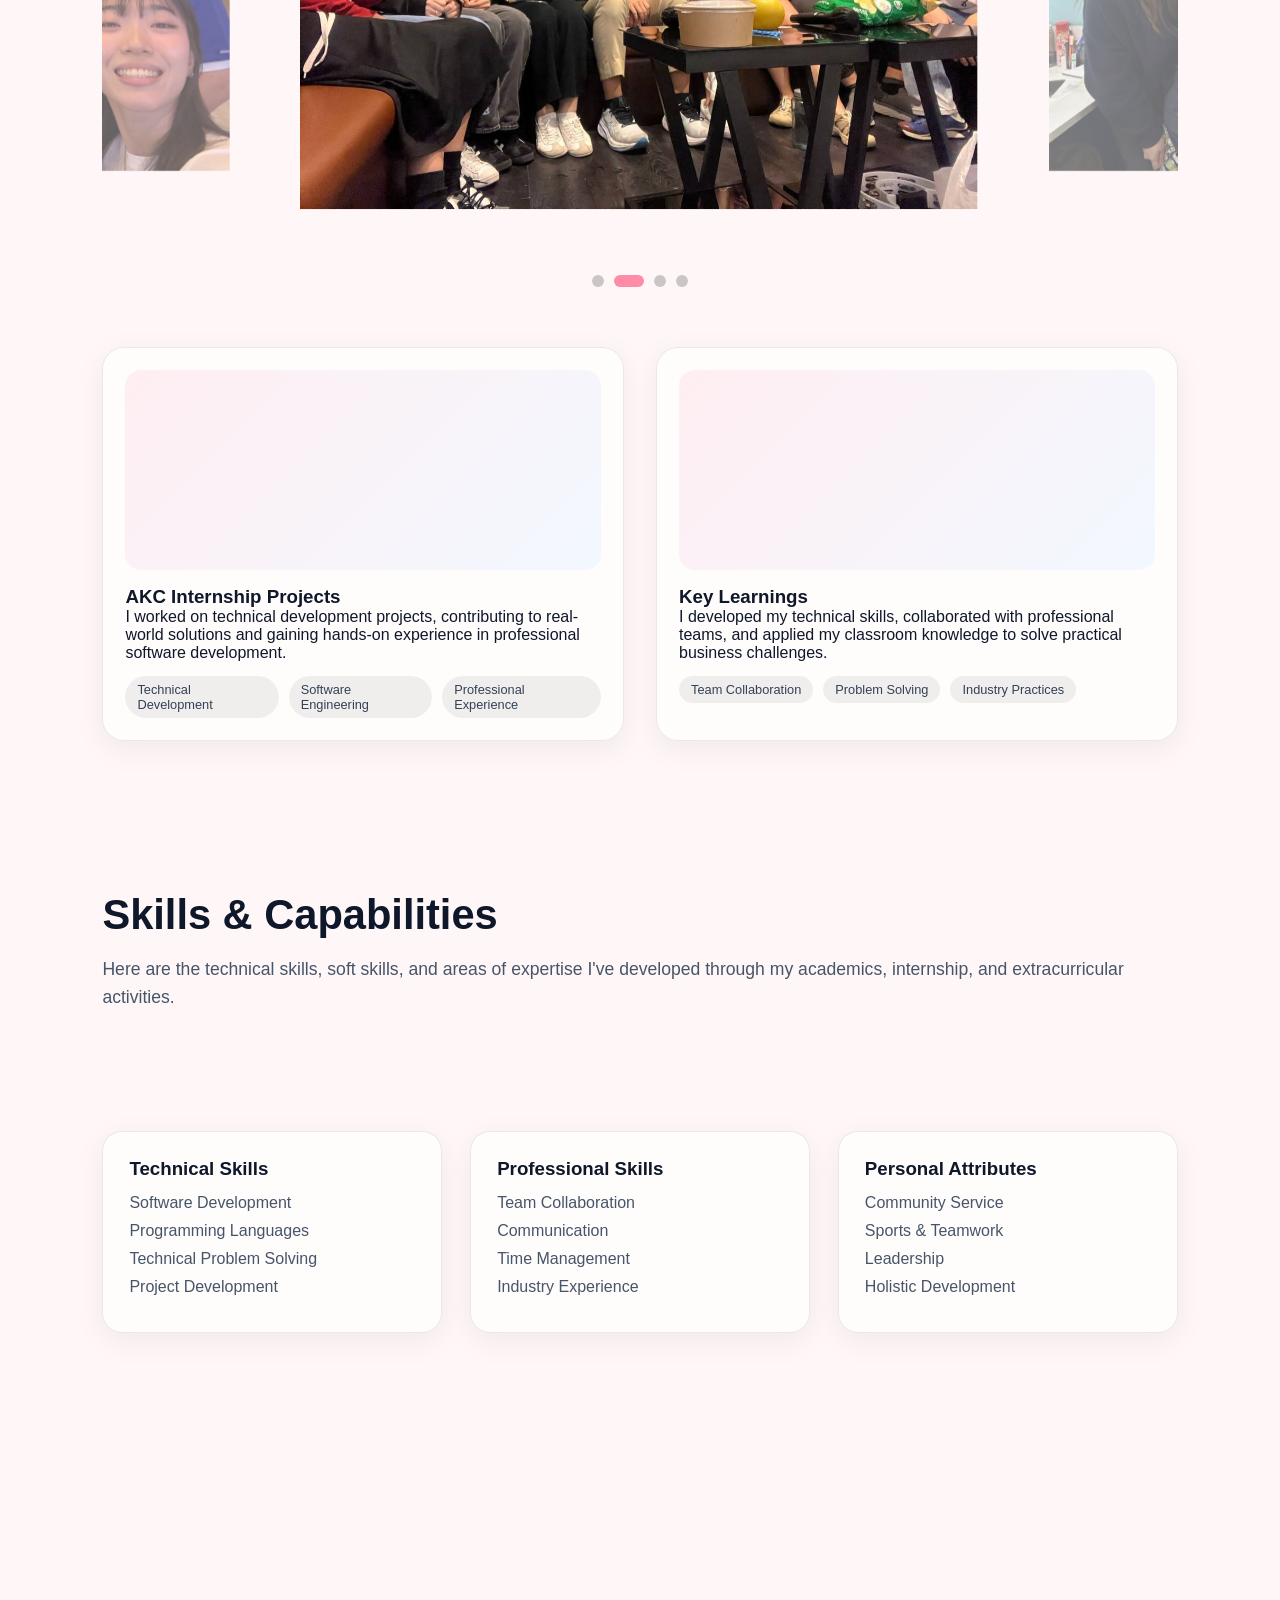
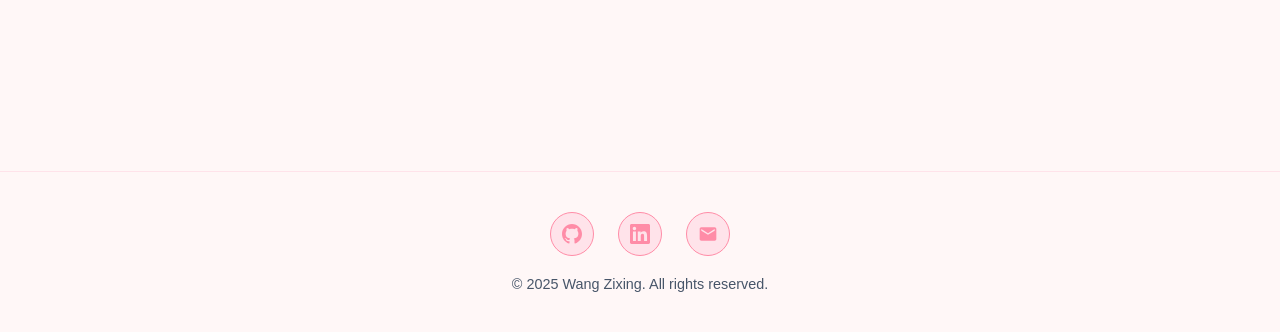
==== commit f5276c99: "landing page fix" ====
--- a/index.html
+++ b/index.html
@@ -40,13 +40,23 @@
 
   <header>
     <div class="bubble-bg"></div>
-
-    <h1 class="hero-title">Holistic technologist<br> balancing code, community, and craft.</h1>
-    <p class="hero-sub">
-      I'm a Singapore Polytechnic student who's passionate about technology, community service, and sports.
-      I love building meaningful solutions while contributing to campus life and beyond.
-    </p>
-
+    <div class="hero-container">
+      <div class="hero-content">
+        <p class="hero-welcome">Welcome to my site</p>
+        <h1 class="hero-title">Hi! I am Wang Zixing</h1>
+        <p class="hero-profession">
+          <span class="profession-highlight">Software Developer</span>
+        </p>
+        <p class="hero-sub">
+          I'm a Singapore Polytechnic student who's passionate about technology, community service, and sports.
+          I love building meaningful solutions while contributing to campus life and beyond.
+        </p>
+      </div>
+      <div class="hero-image-container">
+        <div class="hero-image-overlay"></div>
+        <img src="images/about/1.jpg" alt="Wang Zixing" class="hero-image" />
+      </div>
+    </div>
   </header>
 
   <section id="about">
@@ -58,7 +68,7 @@
     <div class="about-layout">
       <!-- Single Image on Left -->
       <div class="about-image-container">
-        <img src="images/about/1.jpg" alt="About me" class="about-image" onerror="this.style.display='none'" />
+        <img src="images/about/3.jpg" alt="About me" class="about-image" onerror="this.style.display='none'" />
       </div>
 
       <!-- Cards on Right -->
--- a/css/style.css
+++ b/css/style.css
@@ -110,30 +110,125 @@
 /* HERO */
 header {
   min-height: 100vh;
-  padding: 180px 8% 160px;
-  background: url('https://i.imgur.com/1SgC0tS.png');
-  background-size: cover;
+  padding: 120px 8% 80px;
   position: relative;
   overflow: hidden;
   display: flex;
+  align-items: center;
+  justify-content: center;
+}
+
+.hero-container {
+  max-width: 1400px;
+  width: 100%;
+  display: grid;
+  grid-template-columns: 1fr 1fr;
+  gap: 60px;
+  align-items: center;
+  position: relative;
+  z-index: 1;
+}
+
+.hero-content {
+  display: flex;
   flex-direction: column;
-  justify-content: center;
-}
-
-header h1 {
-  font-size: 4rem;
+}
+
+.hero-welcome {
+  font-size: 1rem;
+  color: var(--text-muted);
+  margin-bottom: 12px;
+  font-weight: 500;
+  text-transform: uppercase;
+  letter-spacing: 1px;
+}
+
+header h1.hero-title {
+  font-size: 4.5rem;
   font-weight: 700;
-  margin-bottom: 20px;
+  margin-bottom: 16px;
   color: var(--text-dark);
-  max-width: 900px;
-  line-height: 1.15;
-}
-
-header p {
-  max-width: 620px;
-  font-size: 1.18rem;
+  line-height: 1.1;
+  white-space: nowrap;
+}
+
+.hero-profession {
+  font-size: 3rem;
+  font-weight: 700;
+  margin-bottom: 24px;
+  line-height: 1.2;
+}
+
+.profession-highlight {
+  color: var(--accent);
+}
+
+header p.hero-sub {
+  max-width: 580px;
+  font-size: 1.1rem;
   color: var(--text-muted);
   margin-bottom: 40px;
+  line-height: 1.7;
+}
+
+.hero-image-container {
+  position: relative;
+  width: 100%;
+  height: 100%;
+  display: flex;
+  align-items: center;
+  justify-content: center;
+}
+
+.hero-image {
+  width: 100%;
+  max-width: 350px;
+  height: auto;
+  object-fit: contain;
+  border-radius: 20px;
+  position: relative;
+  z-index: 2;
+}
+
+/* Decorative overlays behind hero image */
+.hero-image-container::before {
+  content: '';
+  position: absolute;
+  width: 200px;
+  height: 200px;
+  background: rgba(255, 140, 167, 0.15);
+  border-radius: 20px;
+  top: -20px;
+  right: -20px;
+  z-index: 0;
+  transform: rotate(15deg);
+}
+
+.hero-image-container::after {
+  content: '';
+  position: absolute;
+  width: 150px;
+  height: 300px;
+  background: linear-gradient(135deg, rgba(255, 140, 167, 0.12), rgba(255, 140, 167, 0.05));
+  border-radius: 30px;
+  bottom: -40px;
+  left: -30px;
+  z-index: 0;
+  transform: rotate(-10deg);
+  filter: blur(20px);
+}
+
+.hero-image-overlay {
+  position: absolute;
+  width: 120px;
+  height: 120px;
+  background: rgba(255, 140, 167, 0.1);
+  border-radius: 50%;
+  top: 50%;
+  right: -40px;
+  transform: translateY(-50%);
+  z-index: 1;
+  filter: blur(15px);
 }
 
 .hero-btns a {
@@ -559,27 +654,70 @@
 }
 
 
-/* BUBBLE BG */
+/* TECH BG - Geometric Pattern */
 .bubble-bg {
   position: absolute;
   inset: 0;
   overflow: hidden;
   z-index: -1;
   background: linear-gradient(180deg, #fff9f9, #ffffff);
+  background-image: 
+    radial-gradient(circle at 20% 30%, rgba(255, 140, 167, 0.08) 0%, transparent 50%),
+    radial-gradient(circle at 80% 70%, rgba(255, 140, 167, 0.06) 0%, transparent 50%),
+    linear-gradient(135deg, transparent 0%, rgba(255, 140, 167, 0.03) 50%, transparent 100%);
 }
 
 .bubble {
   position: absolute;
-  border-radius: 50%;
-  background: radial-gradient(circle, rgba(255,150,170,0.35), rgba(255,150,170,0.12));
-  animation: float 12s infinite ease-in-out;
-  filter: blur(8px);
+  background: transparent;
+  border: 2px solid rgba(255, 140, 167, 0.15);
+  animation: float 15s infinite ease-in-out;
+  filter: blur(0.5px);
+}
+
+.bubble::before {
+  content: '';
+  position: absolute;
+  inset: -2px;
+  border: 1px solid rgba(255, 140, 167, 0.1);
+  transform: rotate(45deg);
+}
+
+.bubble:nth-child(odd) {
+  border-radius: 0;
+  clip-path: polygon(50% 0%, 0% 100%, 100% 100%);
+  transform: rotate(0deg);
+}
+
+.bubble:nth-child(even) {
+  border-radius: 0;
+  clip-path: polygon(0% 0%, 100% 0%, 50% 100%);
+  transform: rotate(45deg);
+}
+
+.bubble:nth-child(3n) {
+  border-radius: 0;
+  clip-path: polygon(25% 0%, 100% 0%, 75% 100%, 0% 100%);
+  transform: rotate(90deg);
 }
 
 @keyframes float {
-  0% { transform: translateY(0) scale(1); }
-  50% { transform: translateY(-60px) scale(1.08); }
-  100% { transform: translateY(0) scale(1); }
+  0% { 
+    transform: translateY(0) translateX(0) rotate(0deg);
+    opacity: 0.6;
+  }
+  33% { 
+    transform: translateY(-40px) translateX(20px) rotate(120deg);
+    opacity: 0.8;
+  }
+  66% { 
+    transform: translateY(-20px) translateX(-15px) rotate(240deg);
+    opacity: 0.7;
+  }
+  100% { 
+    transform: translateY(0) translateX(0) rotate(360deg);
+    opacity: 0.6;
+  }
 }
 
 /* HERO FLOAT ANIMATION */
@@ -1021,6 +1159,42 @@
 
 /* Responsive Styles */
 @media (max-width: 768px) {
+  /* Hero adjustments */
+  header {
+    padding: 100px 5% 60px;
+    min-height: auto;
+  }
+
+  .hero-container {
+    grid-template-columns: 1fr;
+    gap: 40px;
+  }
+
+  .hero-content {
+    order: 2;
+  }
+
+  .hero-image-container {
+    order: 1;
+  }
+
+  header h1.hero-title {
+    font-size: 2.5rem;
+    white-space: normal;
+  }
+
+  .hero-profession {
+    font-size: 2rem;
+  }
+
+  header p.hero-sub {
+    font-size: 1rem;
+  }
+
+  .hero-image {
+    max-width: 100%;
+  }
+
   /* Section adjustments */
   section {
     padding: 80px 5% 60px;
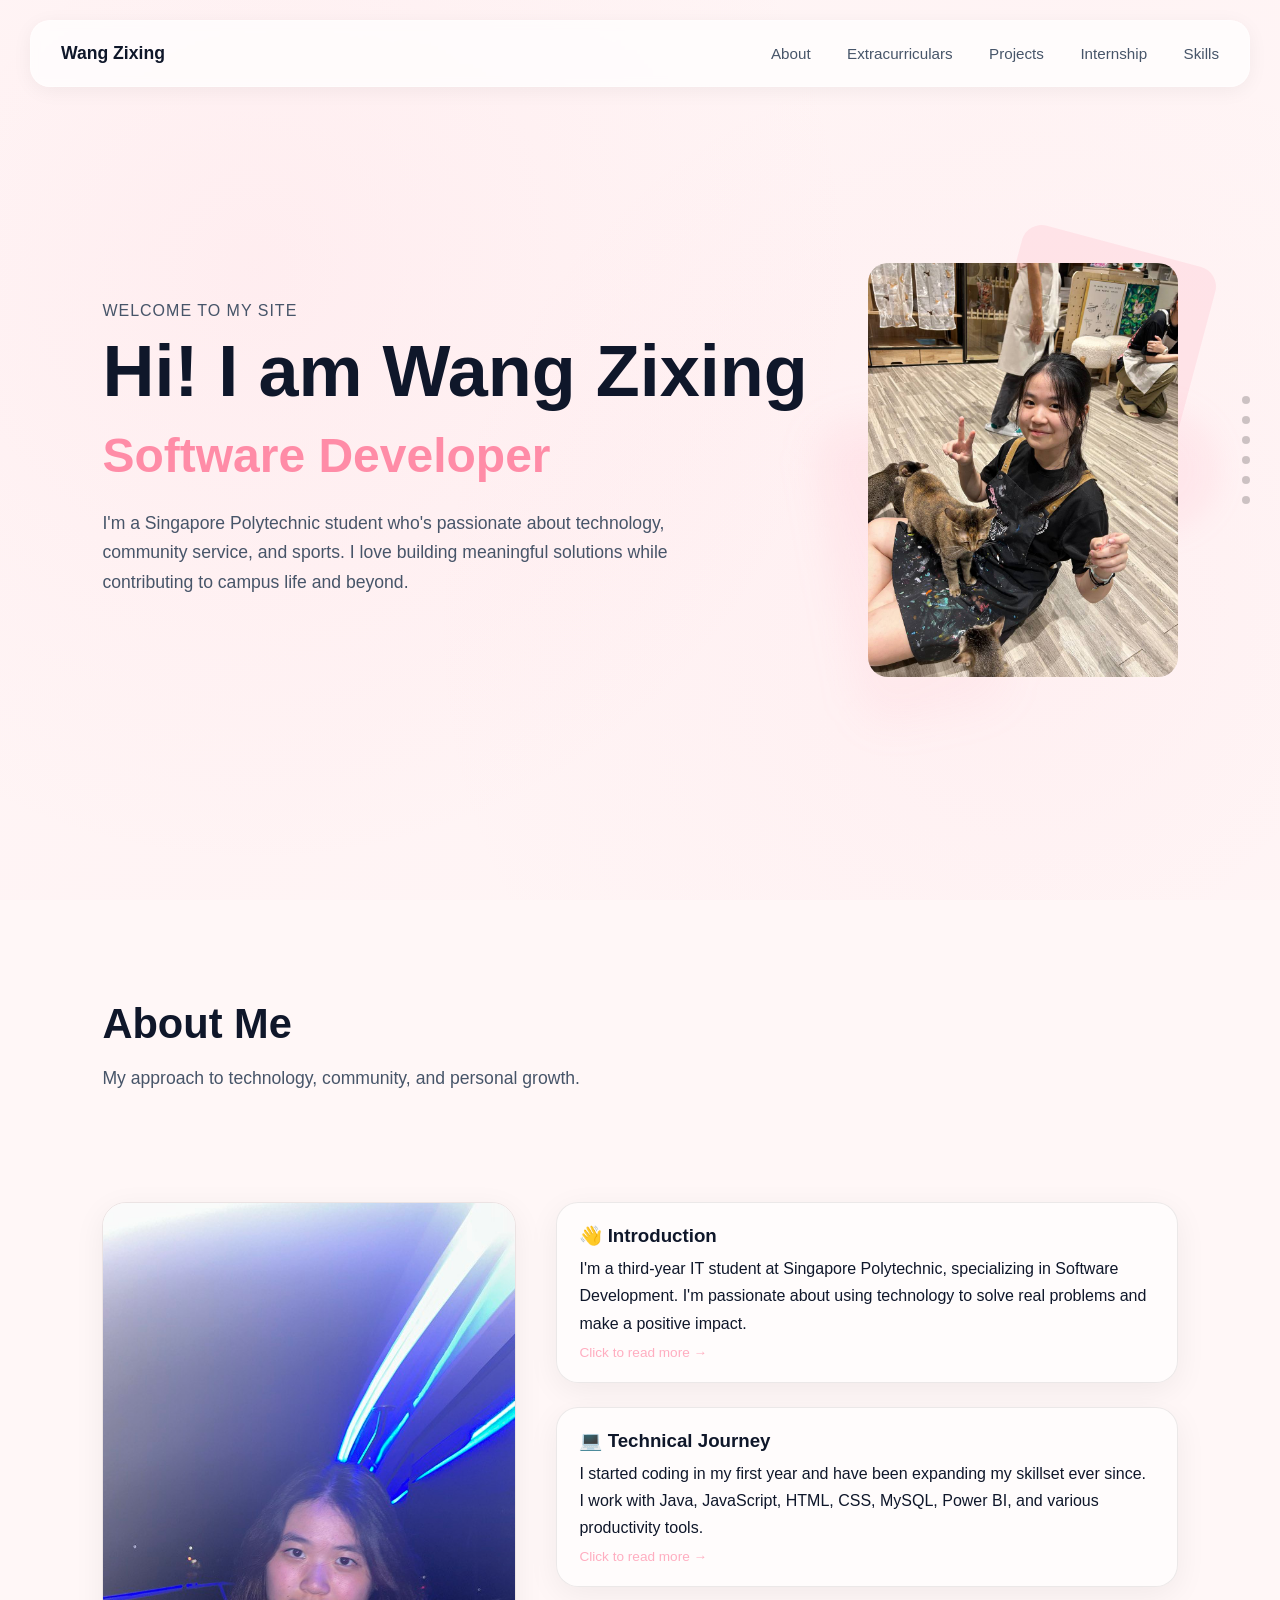
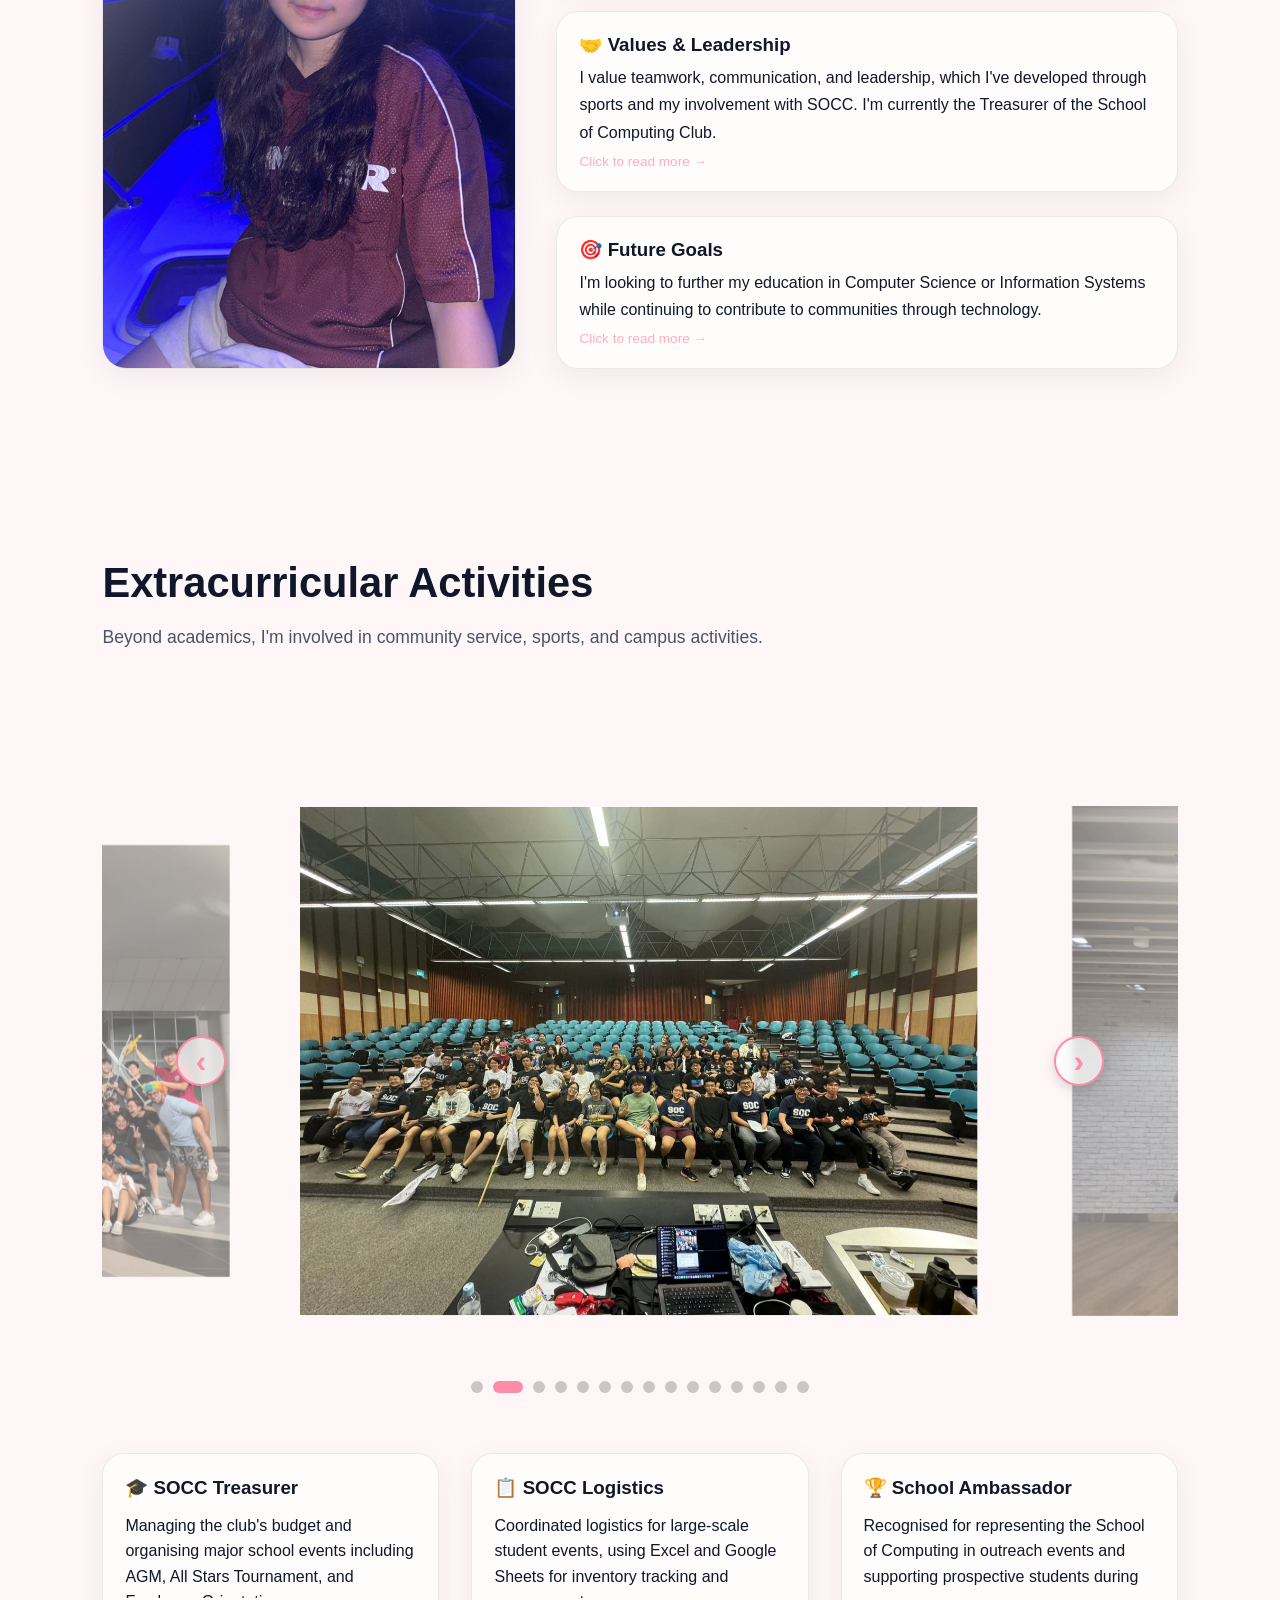
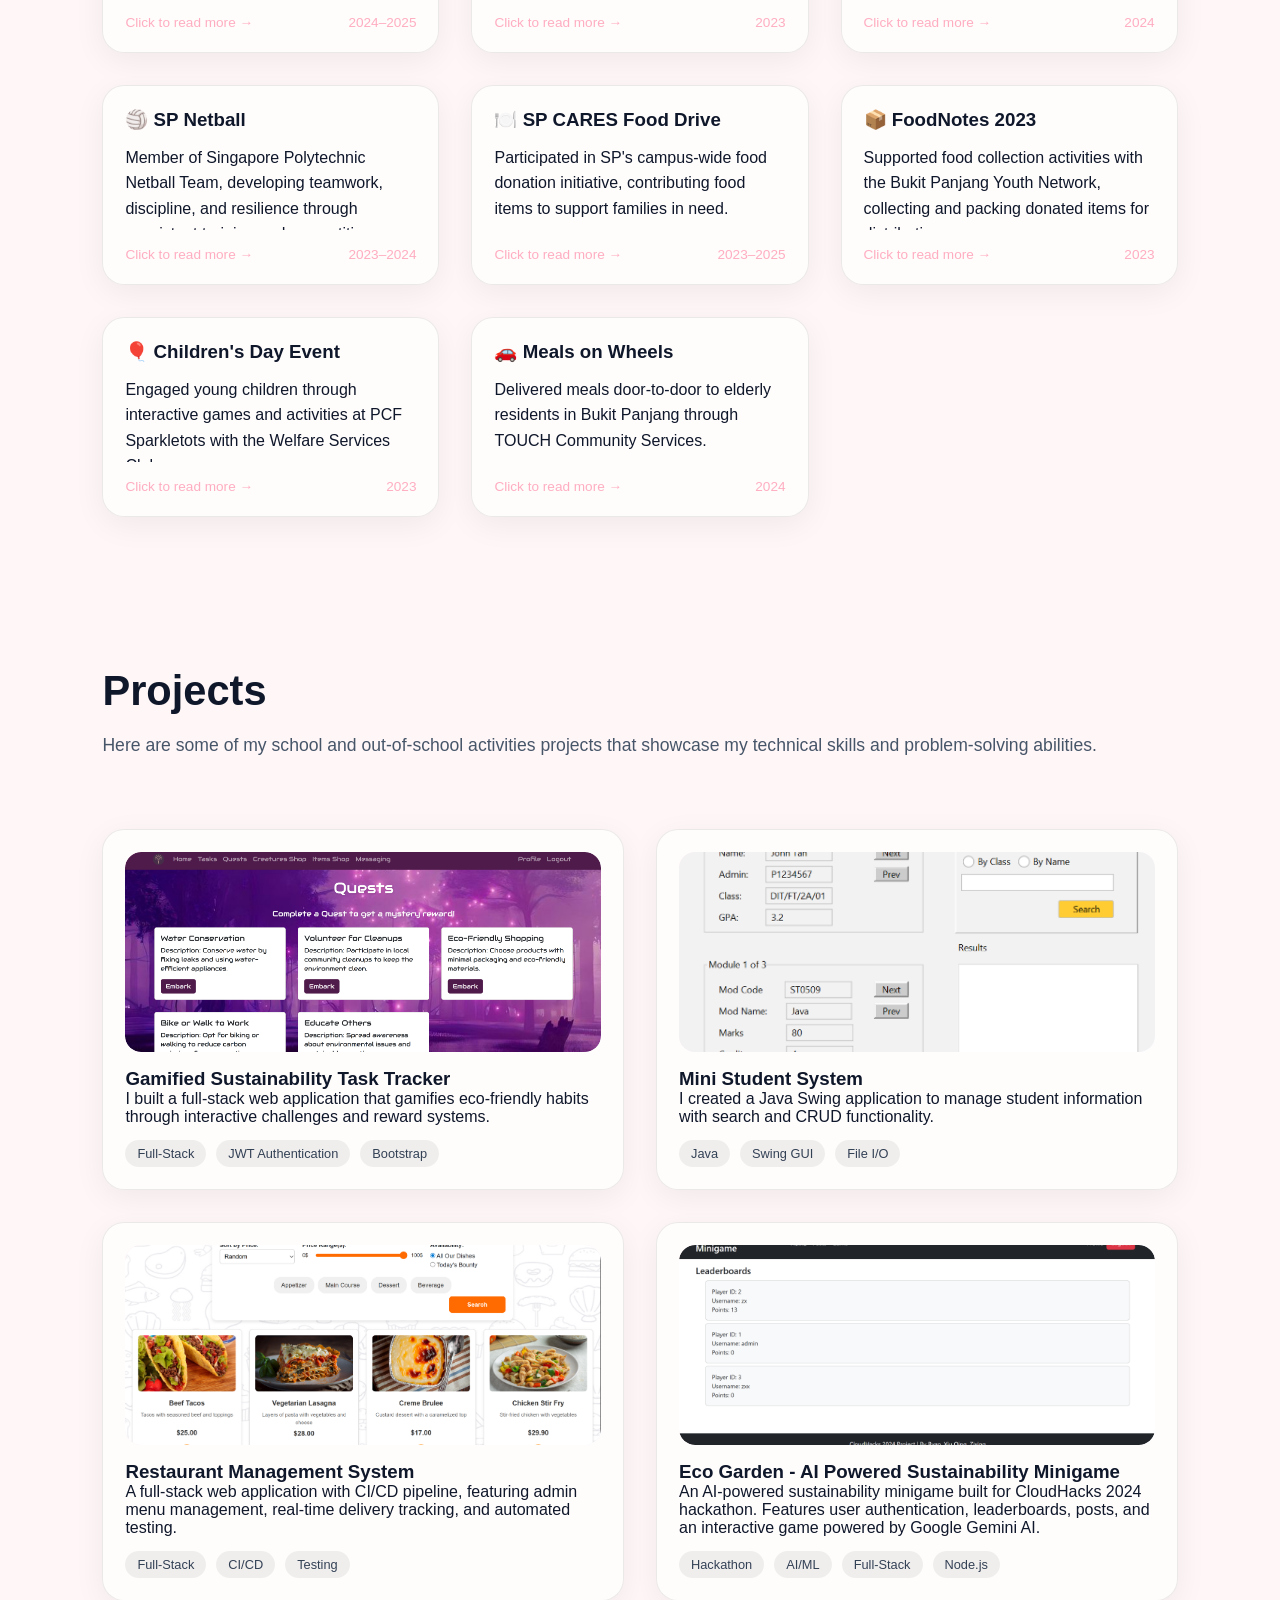
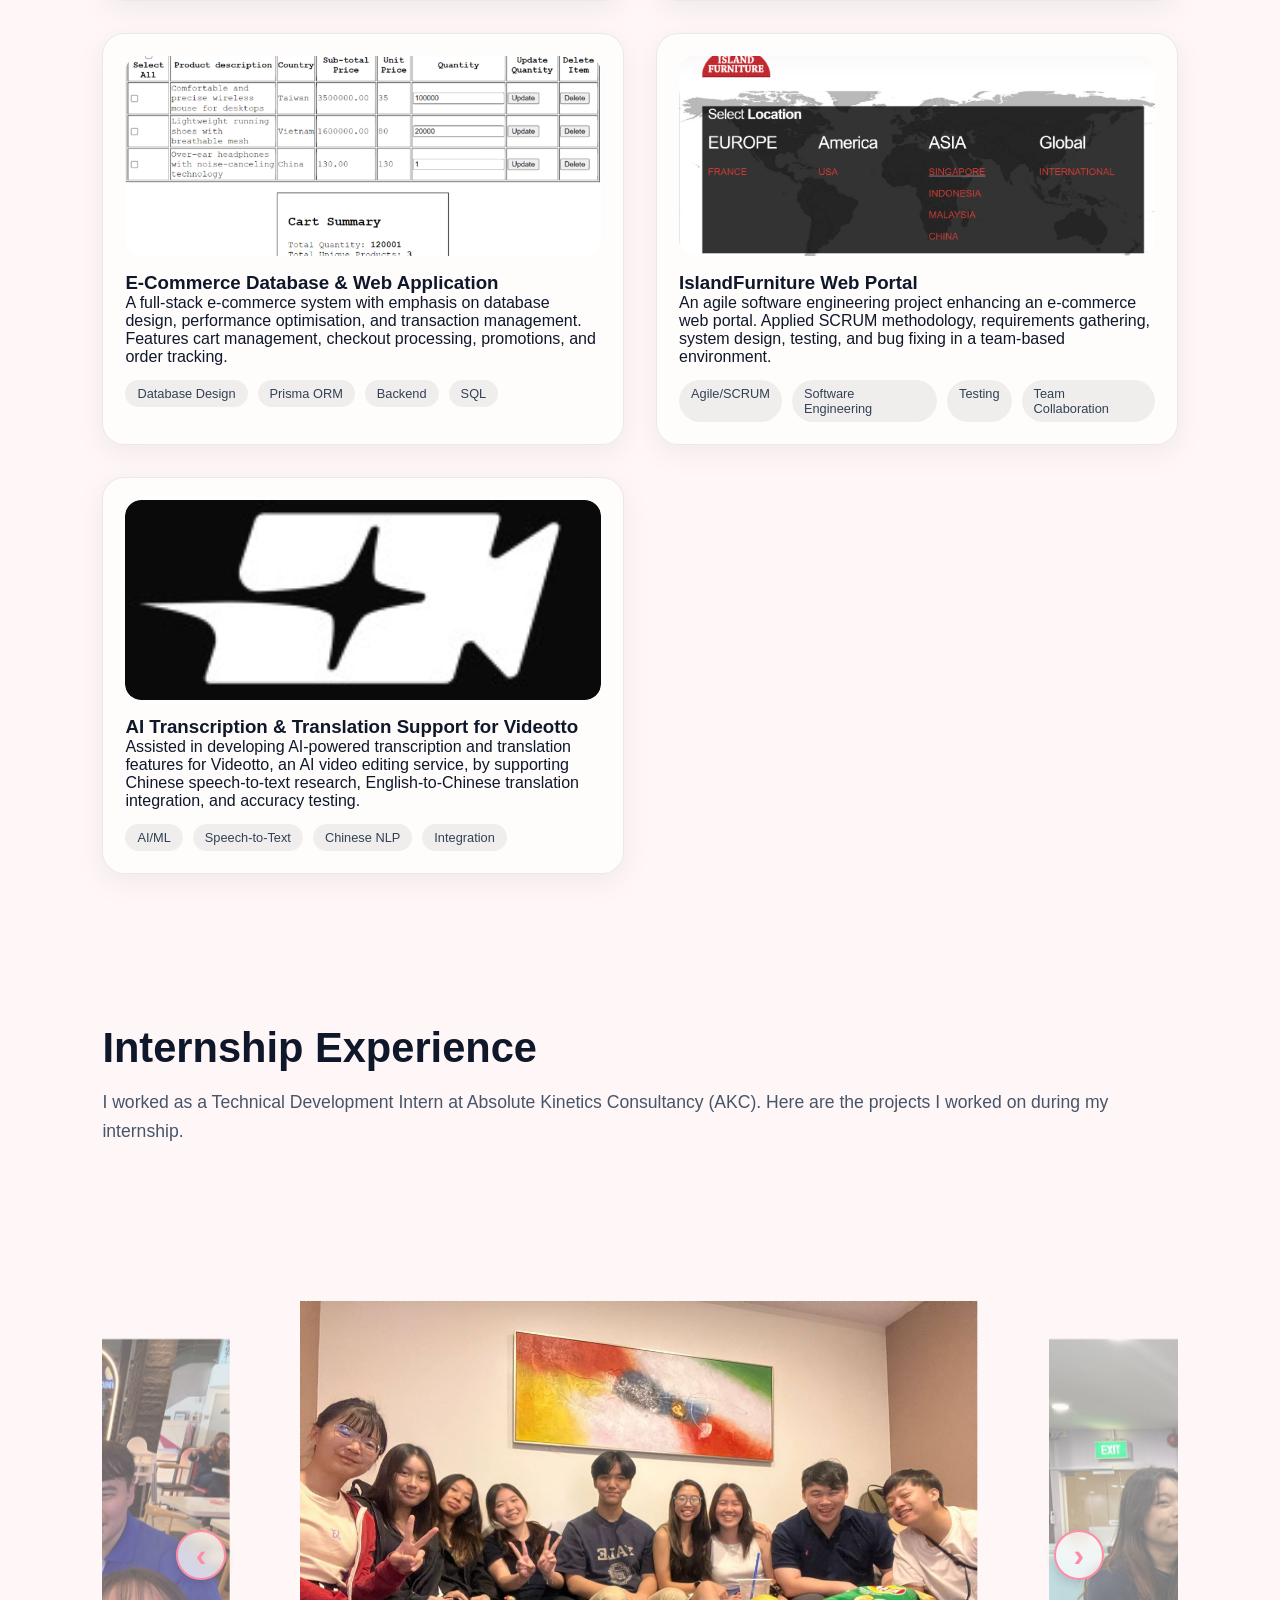
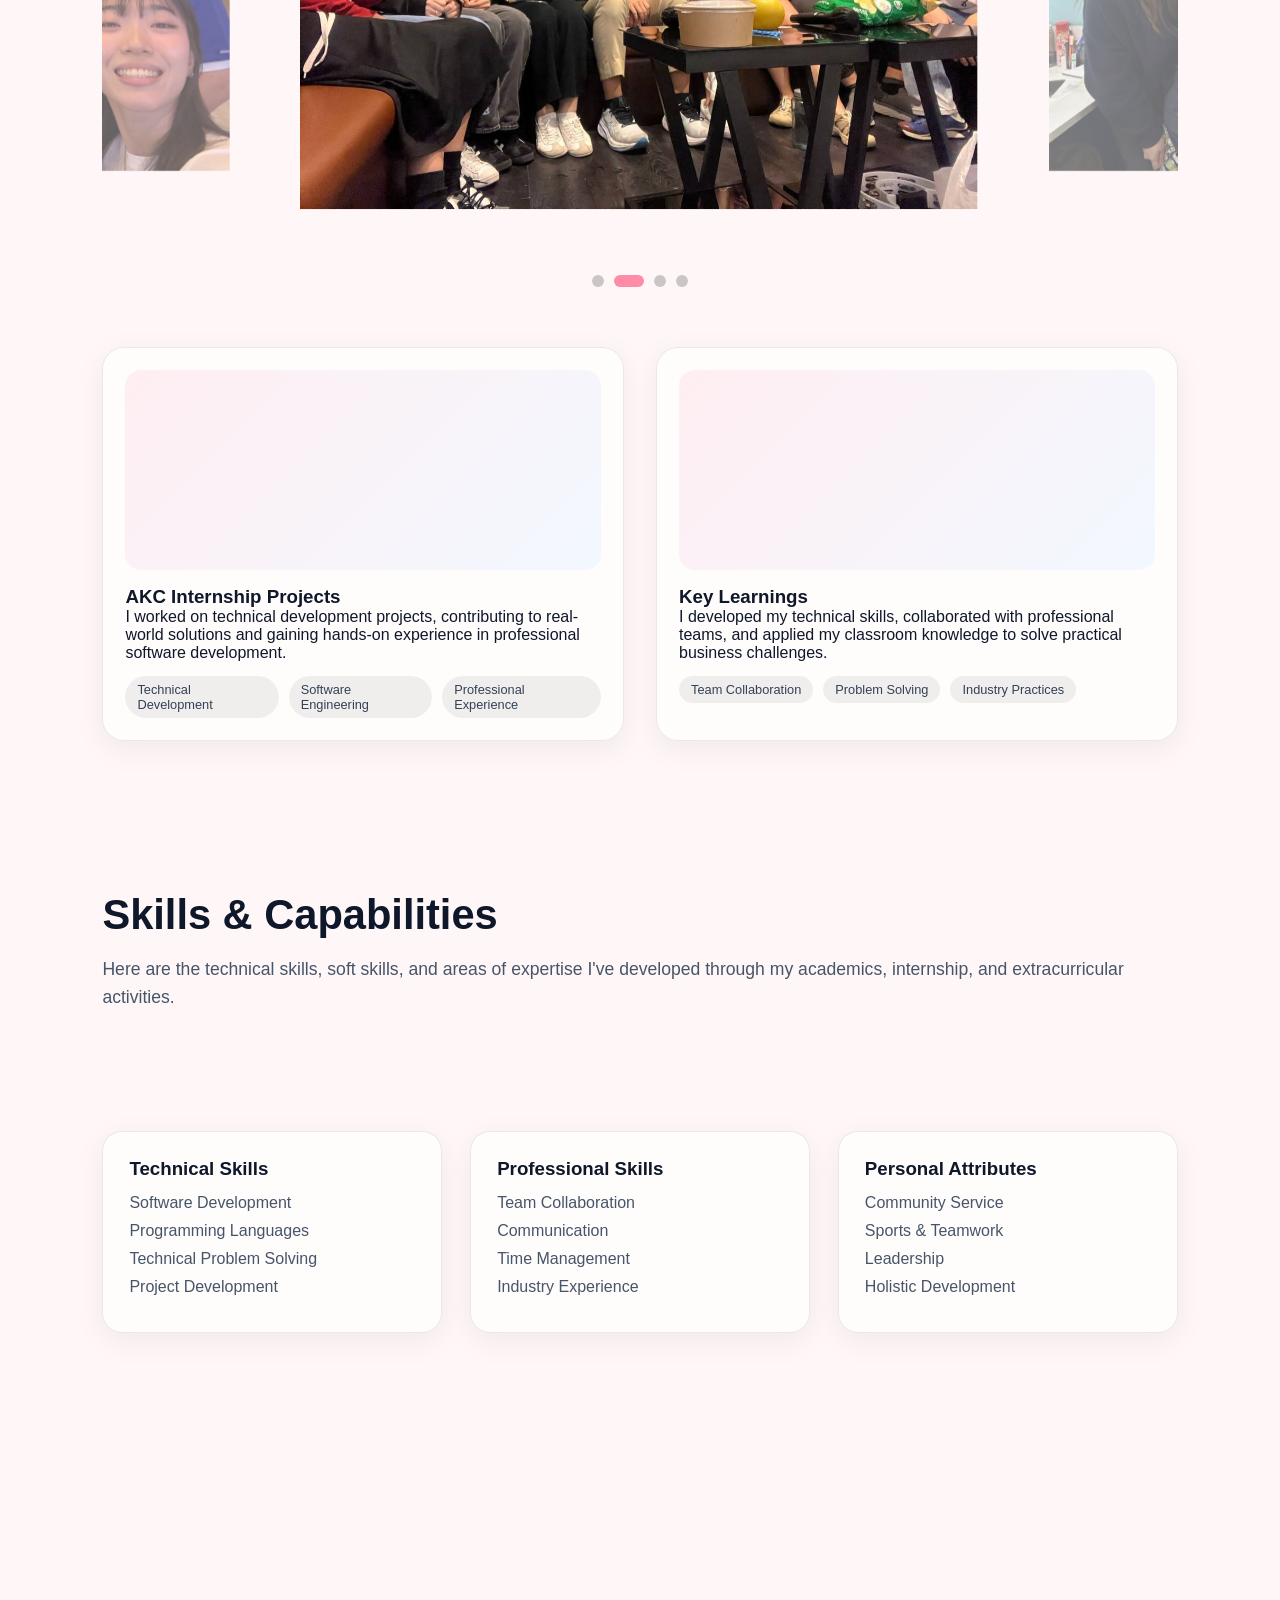
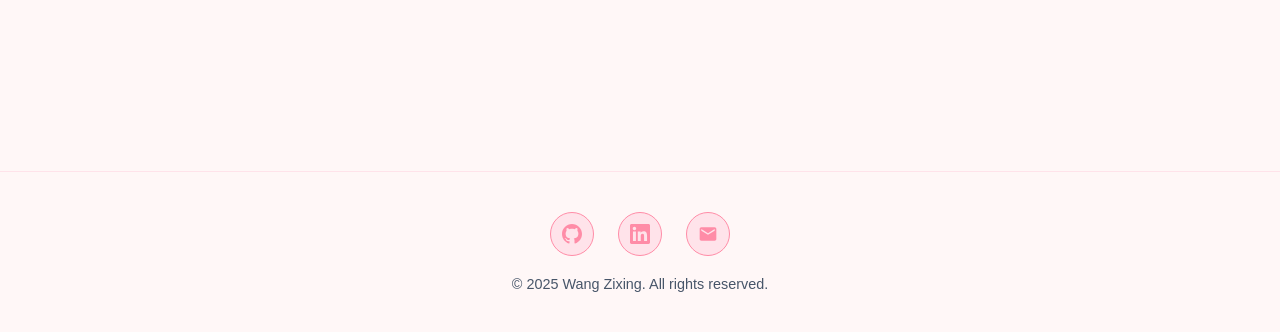
==== commit ff2546f5: "landing bg change" ====
--- a/index.html
+++ b/index.html
@@ -39,7 +39,6 @@
   </div>
 
   <header>
-    <div class="bubble-bg"></div>
     <div class="hero-container">
       <div class="hero-content">
         <p class="hero-welcome">Welcome to my site</p>
--- a/css/style.css
+++ b/css/style.css
@@ -116,6 +116,11 @@
   display: flex;
   align-items: center;
   justify-content: center;
+  background: linear-gradient(180deg, #fff9f9 0%, #ffffff 60%, var(--bg-light) 100%);
+  background-image: 
+    radial-gradient(circle at 20% 30%, rgba(255, 140, 167, 0.08) 0%, transparent 50%),
+    radial-gradient(circle at 80% 70%, rgba(255, 140, 167, 0.06) 0%, transparent 50%),
+    linear-gradient(135deg, transparent 0%, rgba(255, 140, 167, 0.03) 50%, transparent 100%);
 }
 
 .hero-container {
@@ -654,71 +659,7 @@
 }
 
 
-/* TECH BG - Geometric Pattern */
-.bubble-bg {
-  position: absolute;
-  inset: 0;
-  overflow: hidden;
-  z-index: -1;
-  background: linear-gradient(180deg, #fff9f9, #ffffff);
-  background-image: 
-    radial-gradient(circle at 20% 30%, rgba(255, 140, 167, 0.08) 0%, transparent 50%),
-    radial-gradient(circle at 80% 70%, rgba(255, 140, 167, 0.06) 0%, transparent 50%),
-    linear-gradient(135deg, transparent 0%, rgba(255, 140, 167, 0.03) 50%, transparent 100%);
-}
-
-.bubble {
-  position: absolute;
-  background: transparent;
-  border: 2px solid rgba(255, 140, 167, 0.15);
-  animation: float 15s infinite ease-in-out;
-  filter: blur(0.5px);
-}
-
-.bubble::before {
-  content: '';
-  position: absolute;
-  inset: -2px;
-  border: 1px solid rgba(255, 140, 167, 0.1);
-  transform: rotate(45deg);
-}
-
-.bubble:nth-child(odd) {
-  border-radius: 0;
-  clip-path: polygon(50% 0%, 0% 100%, 100% 100%);
-  transform: rotate(0deg);
-}
-
-.bubble:nth-child(even) {
-  border-radius: 0;
-  clip-path: polygon(0% 0%, 100% 0%, 50% 100%);
-  transform: rotate(45deg);
-}
-
-.bubble:nth-child(3n) {
-  border-radius: 0;
-  clip-path: polygon(25% 0%, 100% 0%, 75% 100%, 0% 100%);
-  transform: rotate(90deg);
-}
-
-@keyframes float {
-  0% { 
-    transform: translateY(0) translateX(0) rotate(0deg);
-    opacity: 0.6;
-  }
-  33% { 
-    transform: translateY(-40px) translateX(20px) rotate(120deg);
-    opacity: 0.8;
-  }
-  66% { 
-    transform: translateY(-20px) translateX(-15px) rotate(240deg);
-    opacity: 0.7;
-  }
-  100% { 
-    transform: translateY(0) translateX(0) rotate(360deg);
-    opacity: 0.6;
-  }
-}
+
 
 /* HERO FLOAT ANIMATION */
 .hero-title, .hero-sub, .hero-btns {
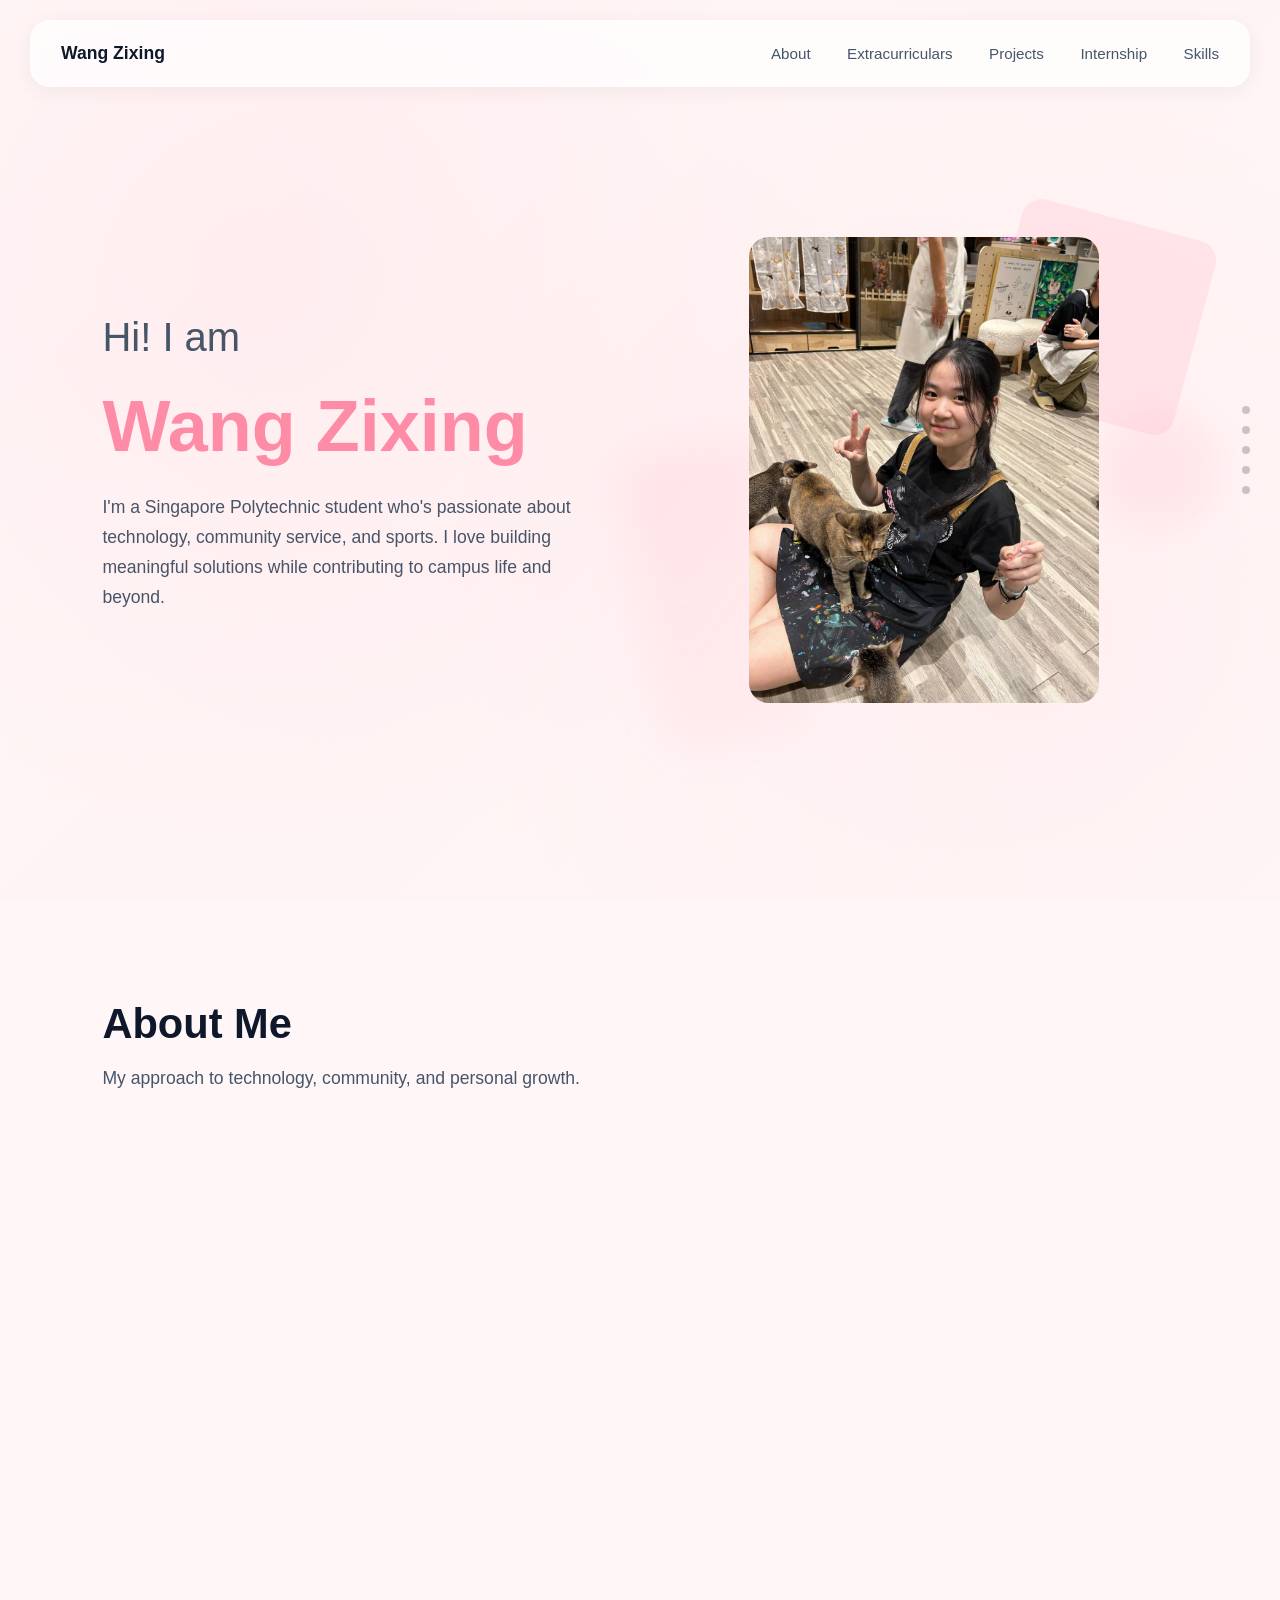
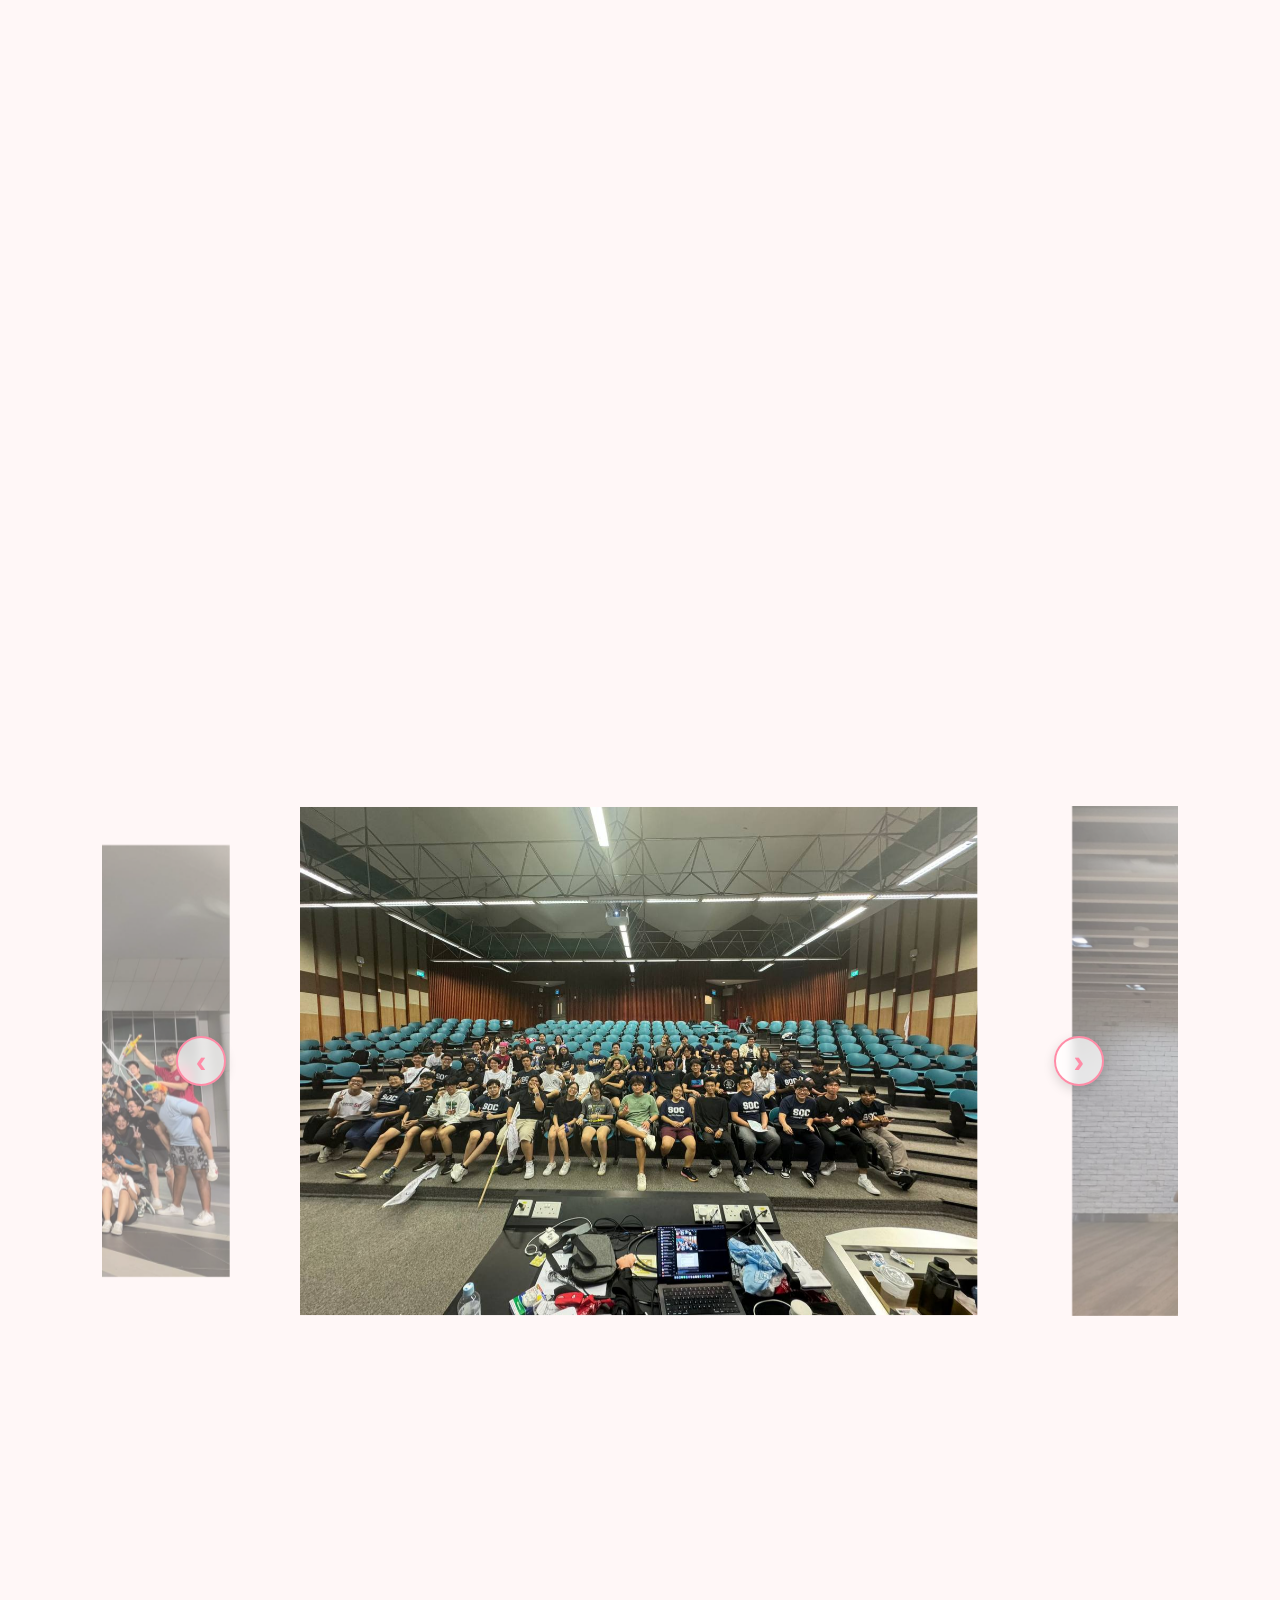
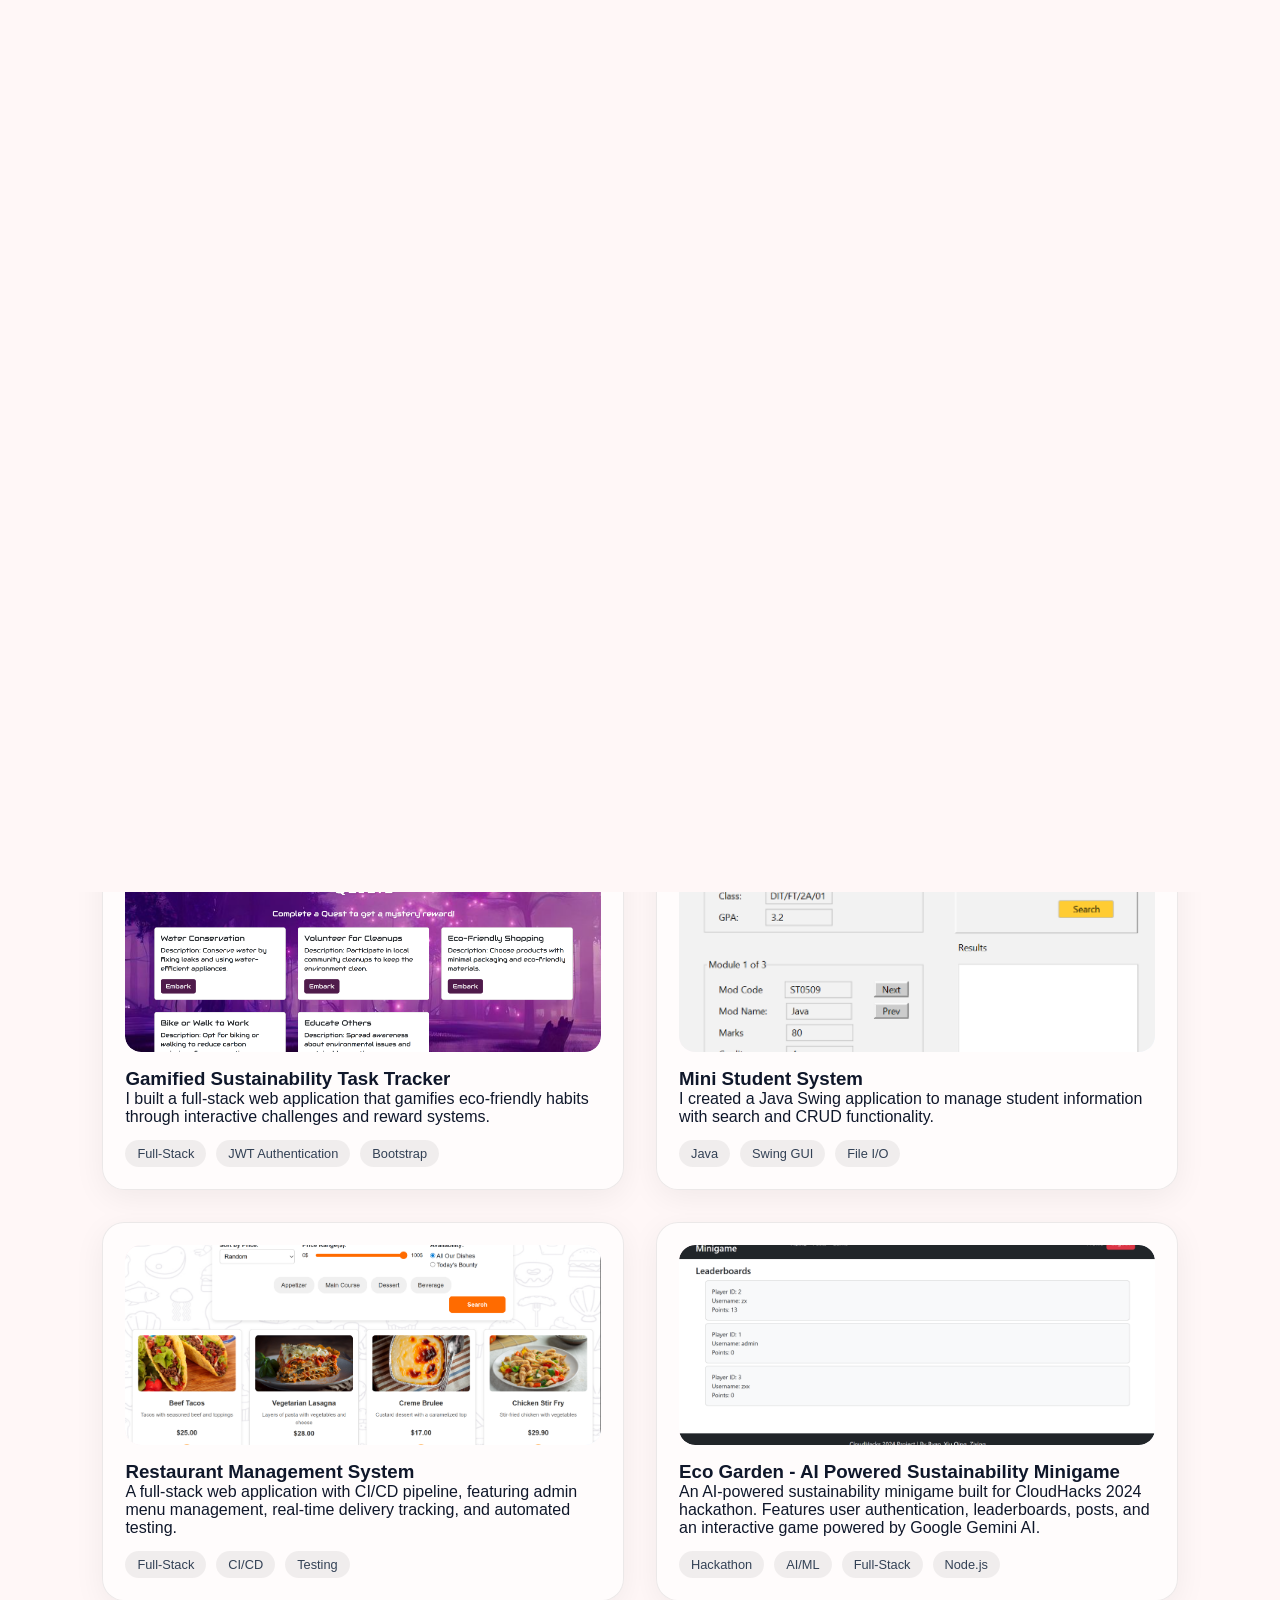
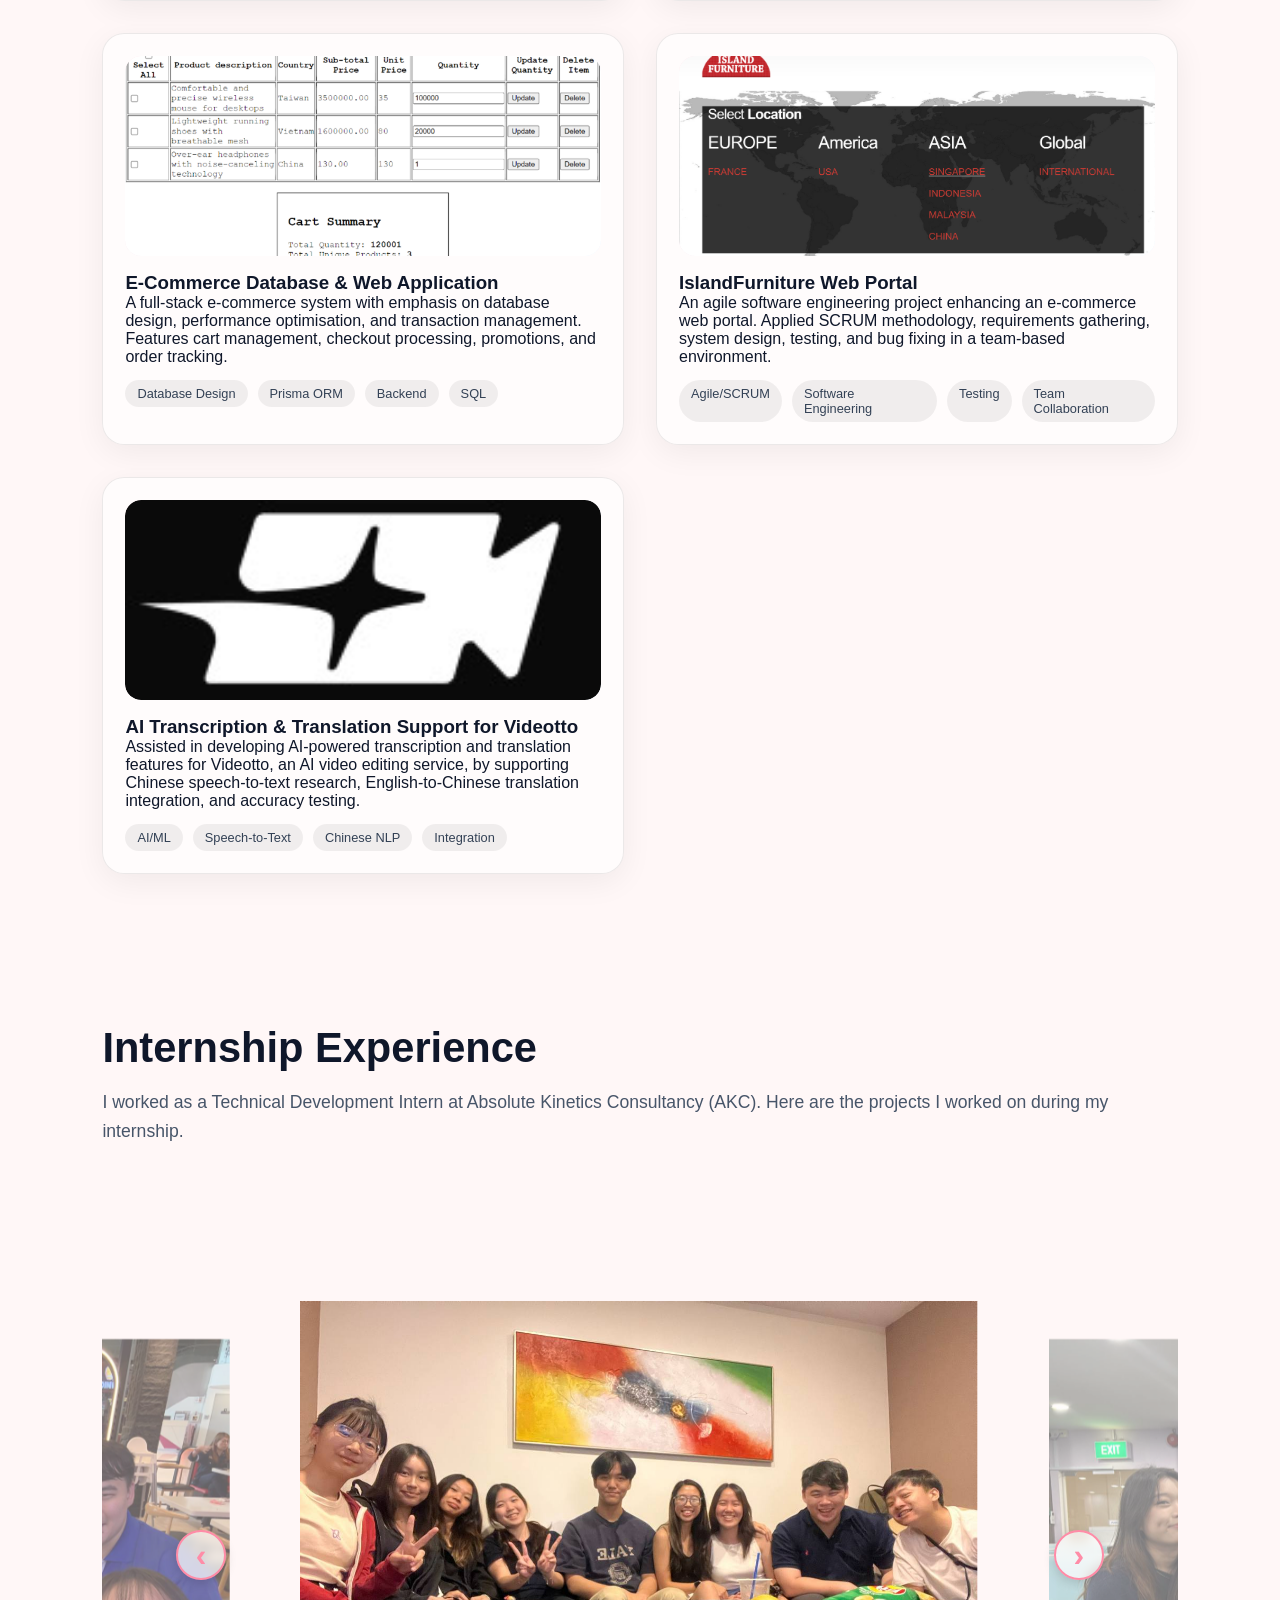
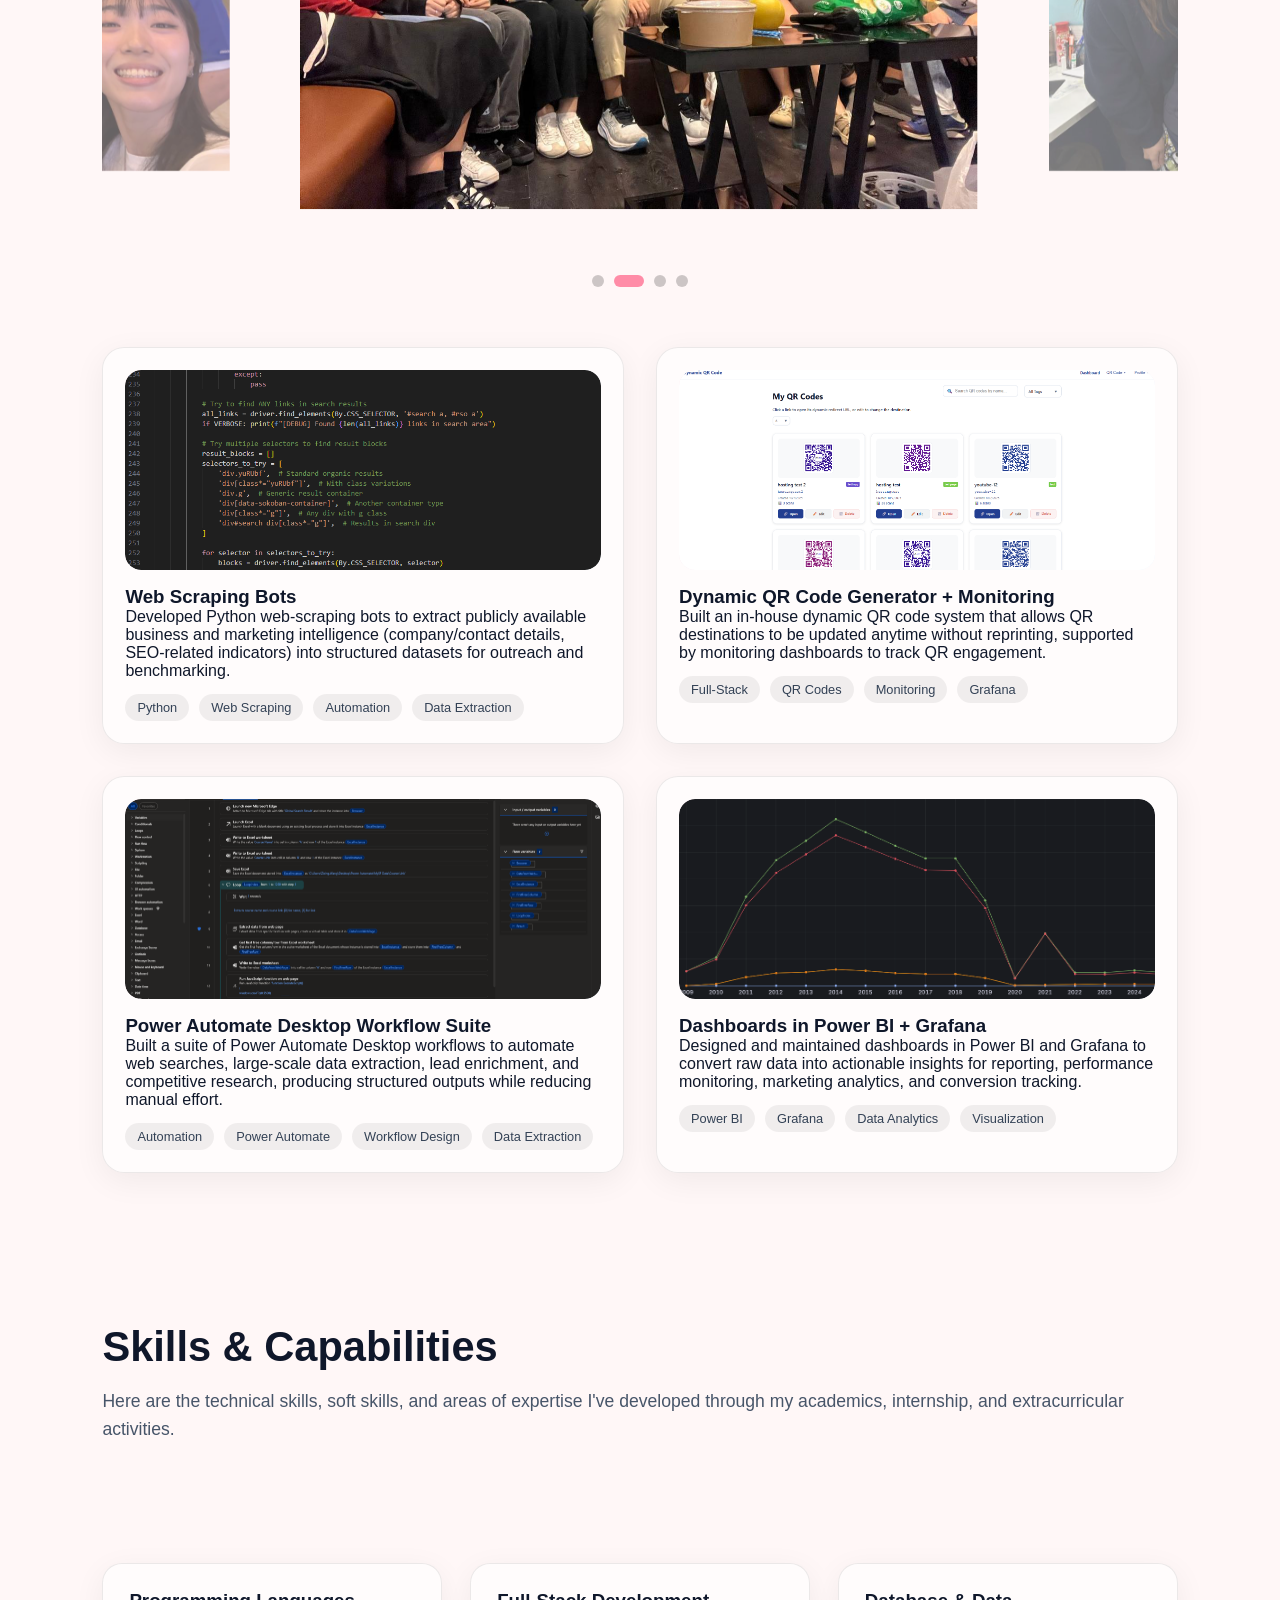
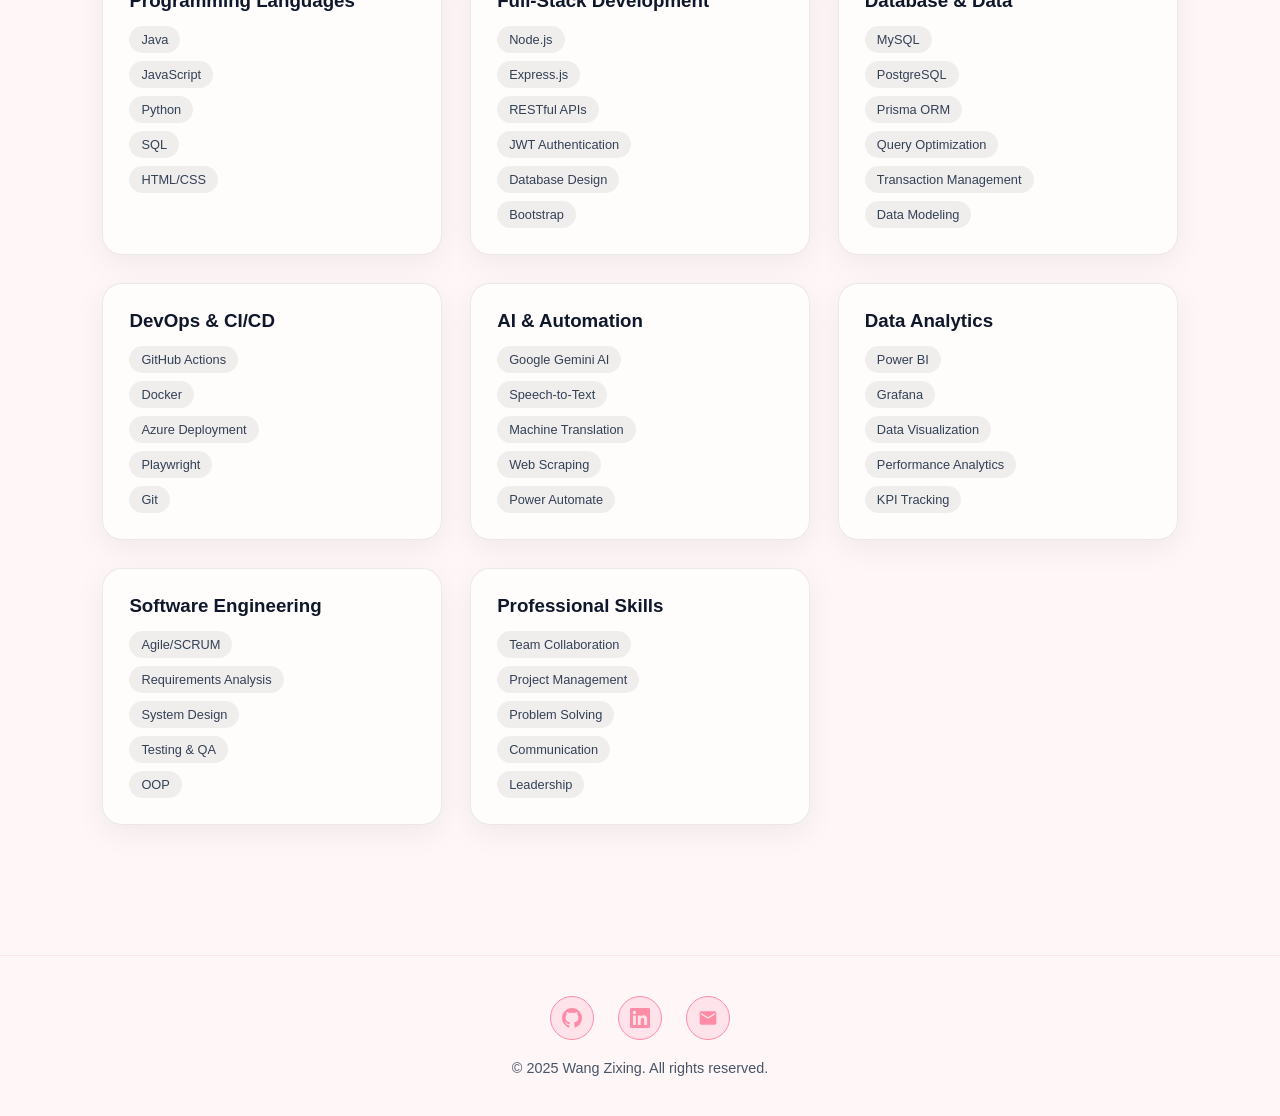
==== commit b3c9f1b9: "internship projects added" ====
--- a/index.html
+++ b/index.html
@@ -30,7 +30,6 @@
     <a href="#projects" class="section-indicator-dot" data-section="projects" data-section-name="Projects"></a>
     <a href="#internship" class="section-indicator-dot" data-section="internship" data-section-name="Internship"></a>
     <a href="#skills" class="section-indicator-dot" data-section="skills" data-section-name="Skills"></a>
-    <a href="#footer" class="section-indicator-dot" data-section="footer" data-section-name="Contact"></a>
   </div>
 
   <!-- Page Loader -->
@@ -41,10 +40,11 @@
   <header>
     <div class="hero-container">
       <div class="hero-content">
-        <p class="hero-welcome">Welcome to my site</p>
-        <h1 class="hero-title">Hi! I am Wang Zixing</h1>
+        <h1 class="hero-title">
+          <span class="hero-greeting">Hi! I am</span>
+        </h1>
         <p class="hero-profession">
-          <span class="profession-highlight">Software Developer</span>
+          <span class="profession-highlight">Wang Zixing</span>
         </p>
         <p class="hero-sub">
           I'm a Singapore Polytechnic student who's passionate about technology, community service, and sports.
@@ -86,7 +86,7 @@
 
         <div class="work-card clickable-card" data-modal="about-values">
           <h3>🤝 Values & Leadership</h3>
-          <p>I value teamwork, communication, and leadership, which I've developed through sports and my involvement with SOCC. I'm currently the Treasurer of the School of Computing Club.</p>
+          <p>I value teamwork, communication, and leadership, which I've developed through sports and my involvement with SOCC. I was the Treasurer of the School of Computing Club from 2024–2025.</p>
           <div class="card-click-hint">Click to read more →</div>
         </div>
 
@@ -360,27 +360,61 @@
     </div>
 
     <div class="work-grid">
-      <div class="work-card">
-        <div class="work-thumb"></div>
-        <h3>AKC Internship Projects</h3>
-        <p>I worked on technical development projects, contributing to real-world solutions and gaining hands-on experience in professional software development.</p>
-        <div class="tags">
-          <div class="tag">Technical Development</div>
-          <div class="tag">Software Engineering</div>
-          <div class="tag">Professional Experience</div>
-        </div>
-      </div>
-
-      <div class="work-card">
-        <div class="work-thumb"></div>
-        <h3>Key Learnings</h3>
-        <p>I developed my technical skills, collaborated with professional teams, and applied my classroom knowledge to solve practical business challenges.</p>
-        <div class="tags">
-          <div class="tag">Team Collaboration</div>
-          <div class="tag">Problem Solving</div>
-          <div class="tag">Industry Practices</div>
-        </div>
-      </div>
+      <a href="internship1.html" class="work-card" style="text-decoration: none; color: inherit; display: block;">
+        <div class="work-thumb">
+          <img src="images/internship/internship1.png" alt="Web Scraping Bots" onerror="this.style.display='none';" />
+        </div>
+        <h3>Web Scraping Bots</h3>
+        <p>Developed Python web-scraping bots to extract publicly available business and marketing intelligence (company/contact details, SEO-related indicators) into structured datasets for outreach and benchmarking.</p>
+        <div class="tags">
+          <div class="tag">Python</div>
+          <div class="tag">Web Scraping</div>
+          <div class="tag">Automation</div>
+          <div class="tag">Data Extraction</div>
+        </div>
+      </a>
+
+      <a href="internship2.html" class="work-card" style="text-decoration: none; color: inherit; display: block;">
+        <div class="work-thumb">
+          <img src="images/internship/internship2.png" alt="Dynamic QR Code Generator" onerror="this.style.display='none';" />
+        </div>
+        <h3>Dynamic QR Code Generator + Monitoring</h3>
+        <p>Built an in-house dynamic QR code system that allows QR destinations to be updated anytime without reprinting, supported by monitoring dashboards to track QR engagement.</p>
+        <div class="tags">
+          <div class="tag">Full-Stack</div>
+          <div class="tag">QR Codes</div>
+          <div class="tag">Monitoring</div>
+          <div class="tag">Grafana</div>
+        </div>
+      </a>
+
+      <a href="internship3.html" class="work-card" style="text-decoration: none; color: inherit; display: block;">
+        <div class="work-thumb">
+          <img src="images/internship/internship3.png" alt="Power Automate Desktop Workflows" onerror="this.style.display='none';" />
+        </div>
+        <h3>Power Automate Desktop Workflow Suite</h3>
+        <p>Built a suite of Power Automate Desktop workflows to automate web searches, large-scale data extraction, lead enrichment, and competitive research, producing structured outputs while reducing manual effort.</p>
+        <div class="tags">
+          <div class="tag">Automation</div>
+          <div class="tag">Power Automate</div>
+          <div class="tag">Workflow Design</div>
+          <div class="tag">Data Extraction</div>
+        </div>
+      </a>
+
+      <a href="internship4.html" class="work-card" style="text-decoration: none; color: inherit; display: block;">
+        <div class="work-thumb">
+          <img src="images/internship/internship4.png" alt="Power BI & Grafana Dashboards" onerror="this.style.display='none';" />
+        </div>
+        <h3>Dashboards in Power BI + Grafana</h3>
+        <p>Designed and maintained dashboards in Power BI and Grafana to convert raw data into actionable insights for reporting, performance monitoring, marketing analytics, and conversion tracking.</p>
+        <div class="tags">
+          <div class="tag">Power BI</div>
+          <div class="tag">Grafana</div>
+          <div class="tag">Data Analytics</div>
+          <div class="tag">Visualization</div>
+        </div>
+      </a>
     </div>
   </section>
 
@@ -392,33 +426,93 @@
 
     <div class="capabilities">
       <div class="cap-card">
-        <h3>Technical Skills</h3>
-        <ul>
-          <li>Software Development</li>
-          <li>Programming Languages</li>
-          <li>Technical Problem Solving</li>
-          <li>Project Development</li>
-        </ul>
+        <h3>Programming Languages</h3>
+        <div class="tags">
+          <div class="tag">Java</div>
+          <div class="tag">JavaScript</div>
+          <div class="tag">Python</div>
+          <div class="tag">SQL</div>
+          <div class="tag">HTML/CSS</div>
+        </div>
+      </div>
+
+      <div class="cap-card">
+        <h3>Full-Stack Development</h3>
+        <div class="tags">
+          <div class="tag">Node.js</div>
+          <div class="tag">Express.js</div>
+          <div class="tag">RESTful APIs</div>
+          <div class="tag">JWT Authentication</div>
+          <div class="tag">Database Design</div>
+          <div class="tag">Bootstrap</div>
+        </div>
+      </div>
+
+      <div class="cap-card">
+        <h3>Database & Data</h3>
+        <div class="tags">
+          <div class="tag">MySQL</div>
+          <div class="tag">PostgreSQL</div>
+          <div class="tag">Prisma ORM</div>
+          <div class="tag">Query Optimization</div>
+          <div class="tag">Transaction Management</div>
+          <div class="tag">Data Modeling</div>
+        </div>
+      </div>
+
+      <div class="cap-card">
+        <h3>DevOps & CI/CD</h3>
+        <div class="tags">
+          <div class="tag">GitHub Actions</div>
+          <div class="tag">Docker</div>
+          <div class="tag">Azure Deployment</div>
+          <div class="tag">Playwright</div>
+          <div class="tag">Git</div>
+        </div>
+      </div>
+
+      <div class="cap-card">
+        <h3>AI & Automation</h3>
+        <div class="tags">
+          <div class="tag">Google Gemini AI</div>
+          <div class="tag">Speech-to-Text</div>
+          <div class="tag">Machine Translation</div>
+          <div class="tag">Web Scraping</div>
+          <div class="tag">Power Automate</div>
+        </div>
+      </div>
+
+      <div class="cap-card">
+        <h3>Data Analytics</h3>
+        <div class="tags">
+          <div class="tag">Power BI</div>
+          <div class="tag">Grafana</div>
+          <div class="tag">Data Visualization</div>
+          <div class="tag">Performance Analytics</div>
+          <div class="tag">KPI Tracking</div>
+        </div>
+      </div>
+
+      <div class="cap-card">
+        <h3>Software Engineering</h3>
+        <div class="tags">
+          <div class="tag">Agile/SCRUM</div>
+          <div class="tag">Requirements Analysis</div>
+          <div class="tag">System Design</div>
+          <div class="tag">Testing & QA</div>
+          <div class="tag">OOP</div>
+        </div>
       </div>
 
       <div class="cap-card">
         <h3>Professional Skills</h3>
-        <ul>
-          <li>Team Collaboration</li>
-          <li>Communication</li>
-          <li>Time Management</li>
-          <li>Industry Experience</li>
-        </ul>
-      </div>
-
-      <div class="cap-card">
-        <h3>Personal Attributes</h3>
-        <ul>
-          <li>Community Service</li>
-          <li>Sports & Teamwork</li>
-          <li>Leadership</li>
-          <li>Holistic Development</li>
-        </ul>
+        <div class="tags">
+          <div class="tag">Team Collaboration</div>
+          <div class="tag">Project Management</div>
+          <div class="tag">Problem Solving</div>
+          <div class="tag">Communication</div>
+          <div class="tag">Leadership</div>
+        </div>
       </div>
     </div>
   </section>
--- a/css/style.css
+++ b/css/style.css
@@ -157,8 +157,14 @@
   white-space: nowrap;
 }
 
+.hero-greeting {
+  font-size: 2.5rem;
+  font-weight: 500;
+  color: var(--text-muted);
+}
+
 .hero-profession {
-  font-size: 3rem;
+  font-size: 4.5rem;
   font-weight: 700;
   margin-bottom: 24px;
   line-height: 1.2;
@@ -515,6 +521,11 @@
   gap: 32px;
 }
 
+#internship .work-grid {
+  grid-template-columns: repeat(2, 1fr);
+  gap: 32px;
+}
+
 .work-card {
   background: var(--card-bg);
   padding: 22px;
@@ -623,6 +634,16 @@
   display: flex;
   gap: 10px;
   margin-top: 14px;
+}
+
+#skills .tags {
+  flex-direction: column;
+  gap: 8px;
+  align-items: flex-start;
+}
+
+#skills .tag {
+  width: fit-content;
 }
 
 .tag {
@@ -1124,8 +1145,12 @@
     white-space: normal;
   }
 
+  .hero-greeting {
+    font-size: 1.5rem;
+  }
+
   .hero-profession {
-    font-size: 2rem;
+    font-size: 2.5rem;
   }
 
   header p.hero-sub {
@@ -1228,6 +1253,10 @@
 
   /* Projects section: 1 card per row on mobile */
   #projects .work-grid {
+    grid-template-columns: 1fr;
+  }
+
+  #internship .work-grid {
     grid-template-columns: 1fr;
   }
 
